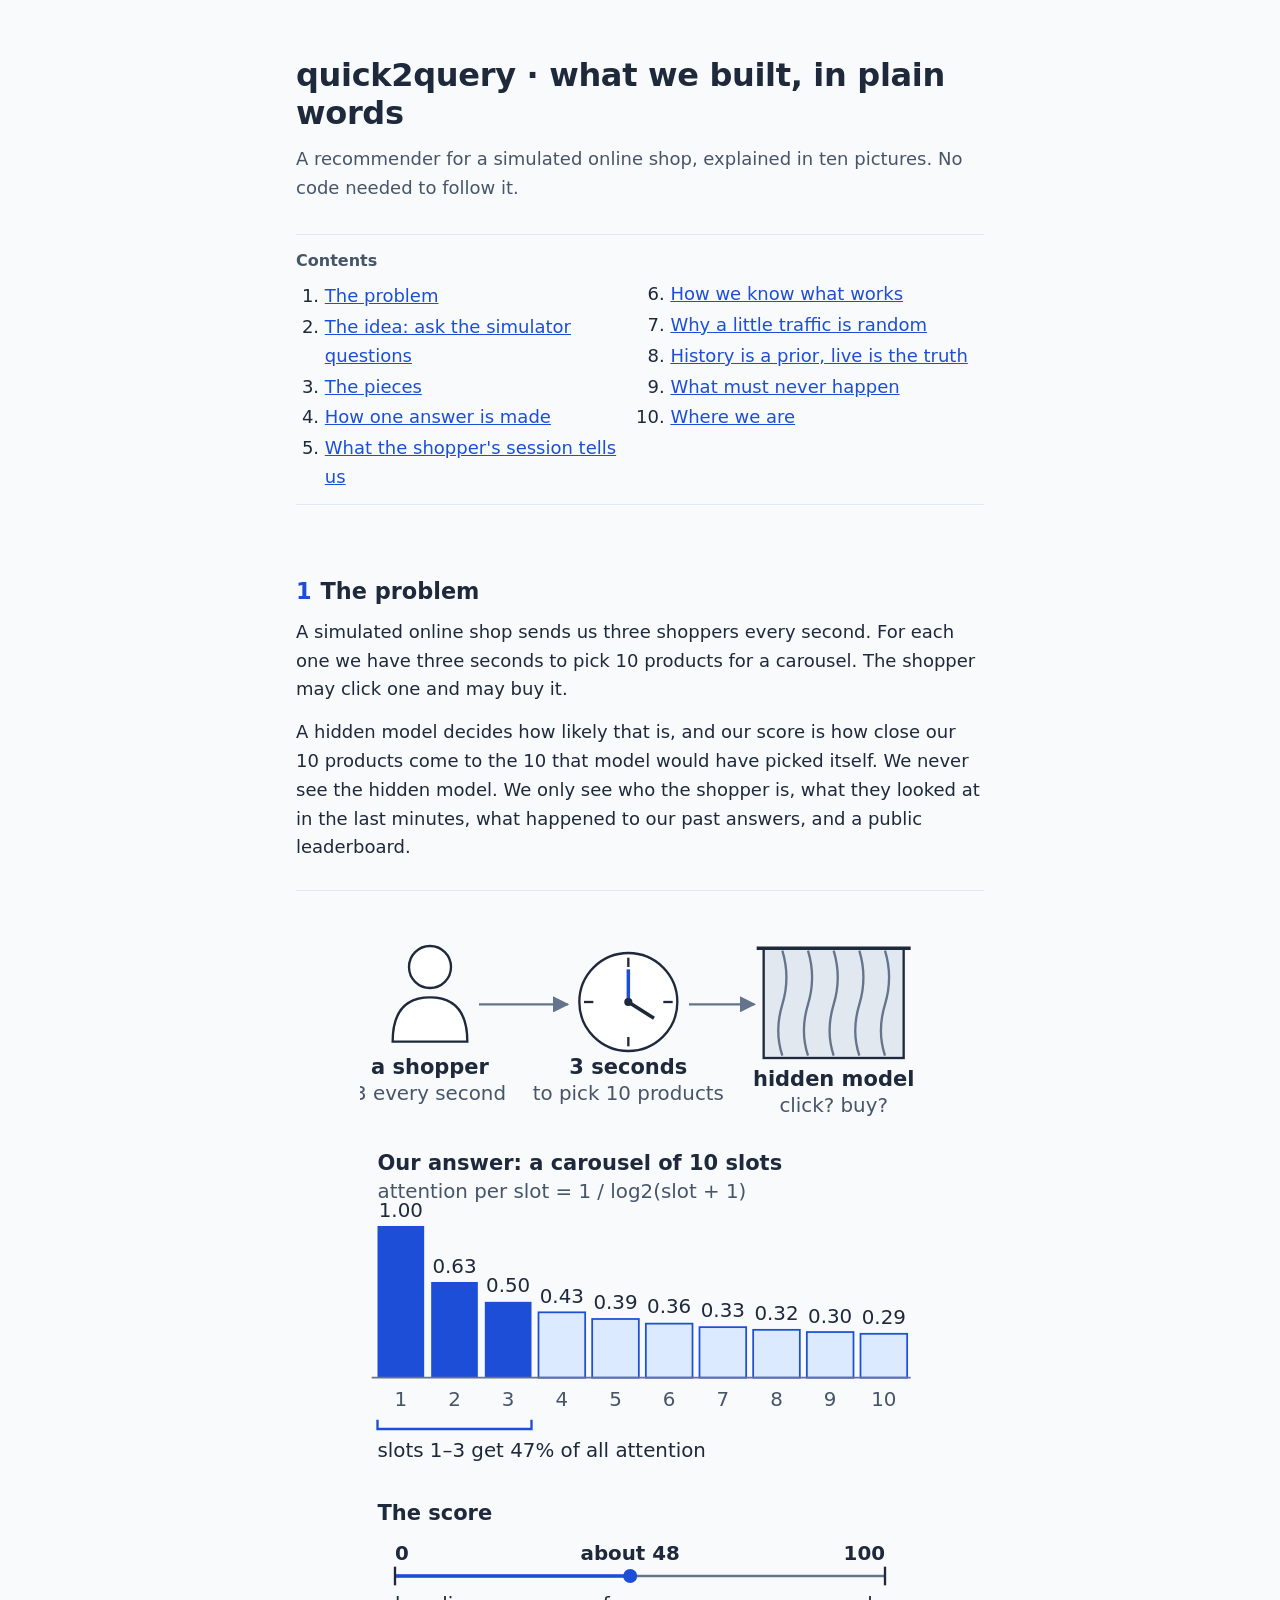
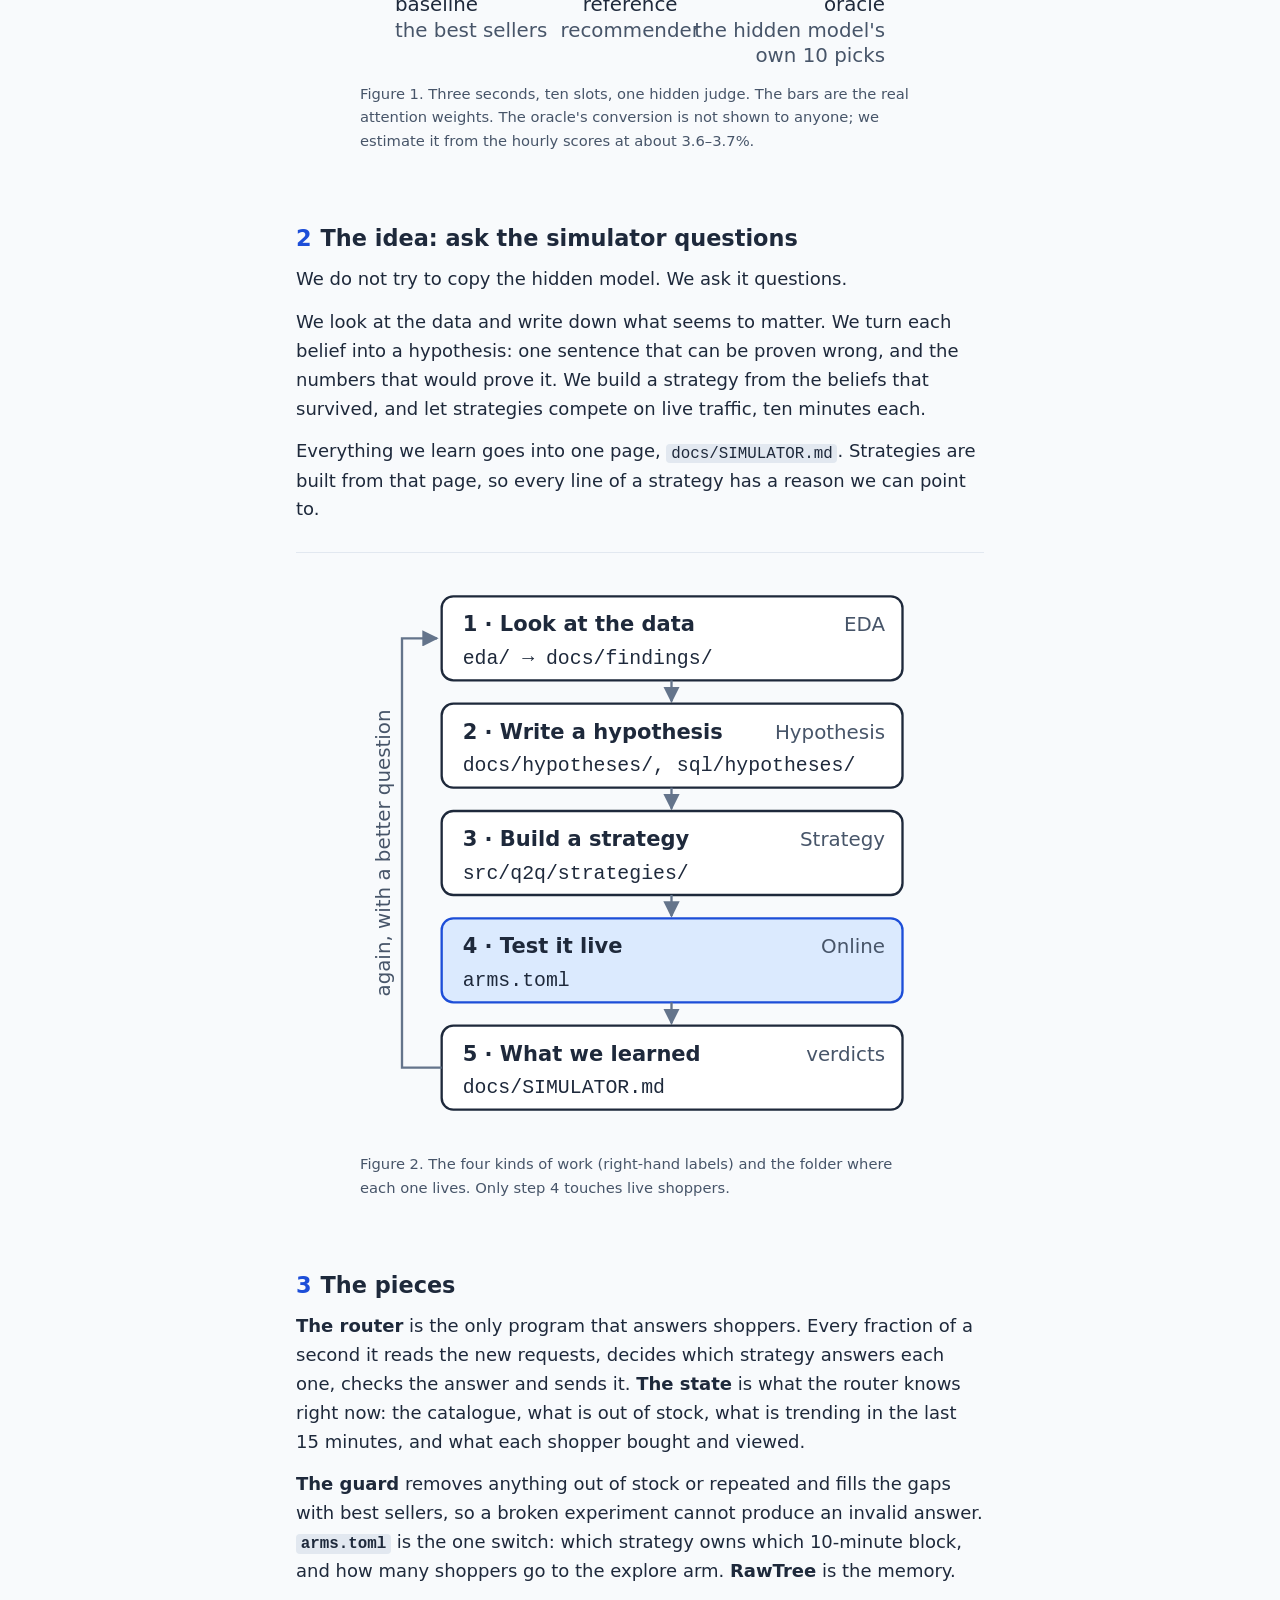
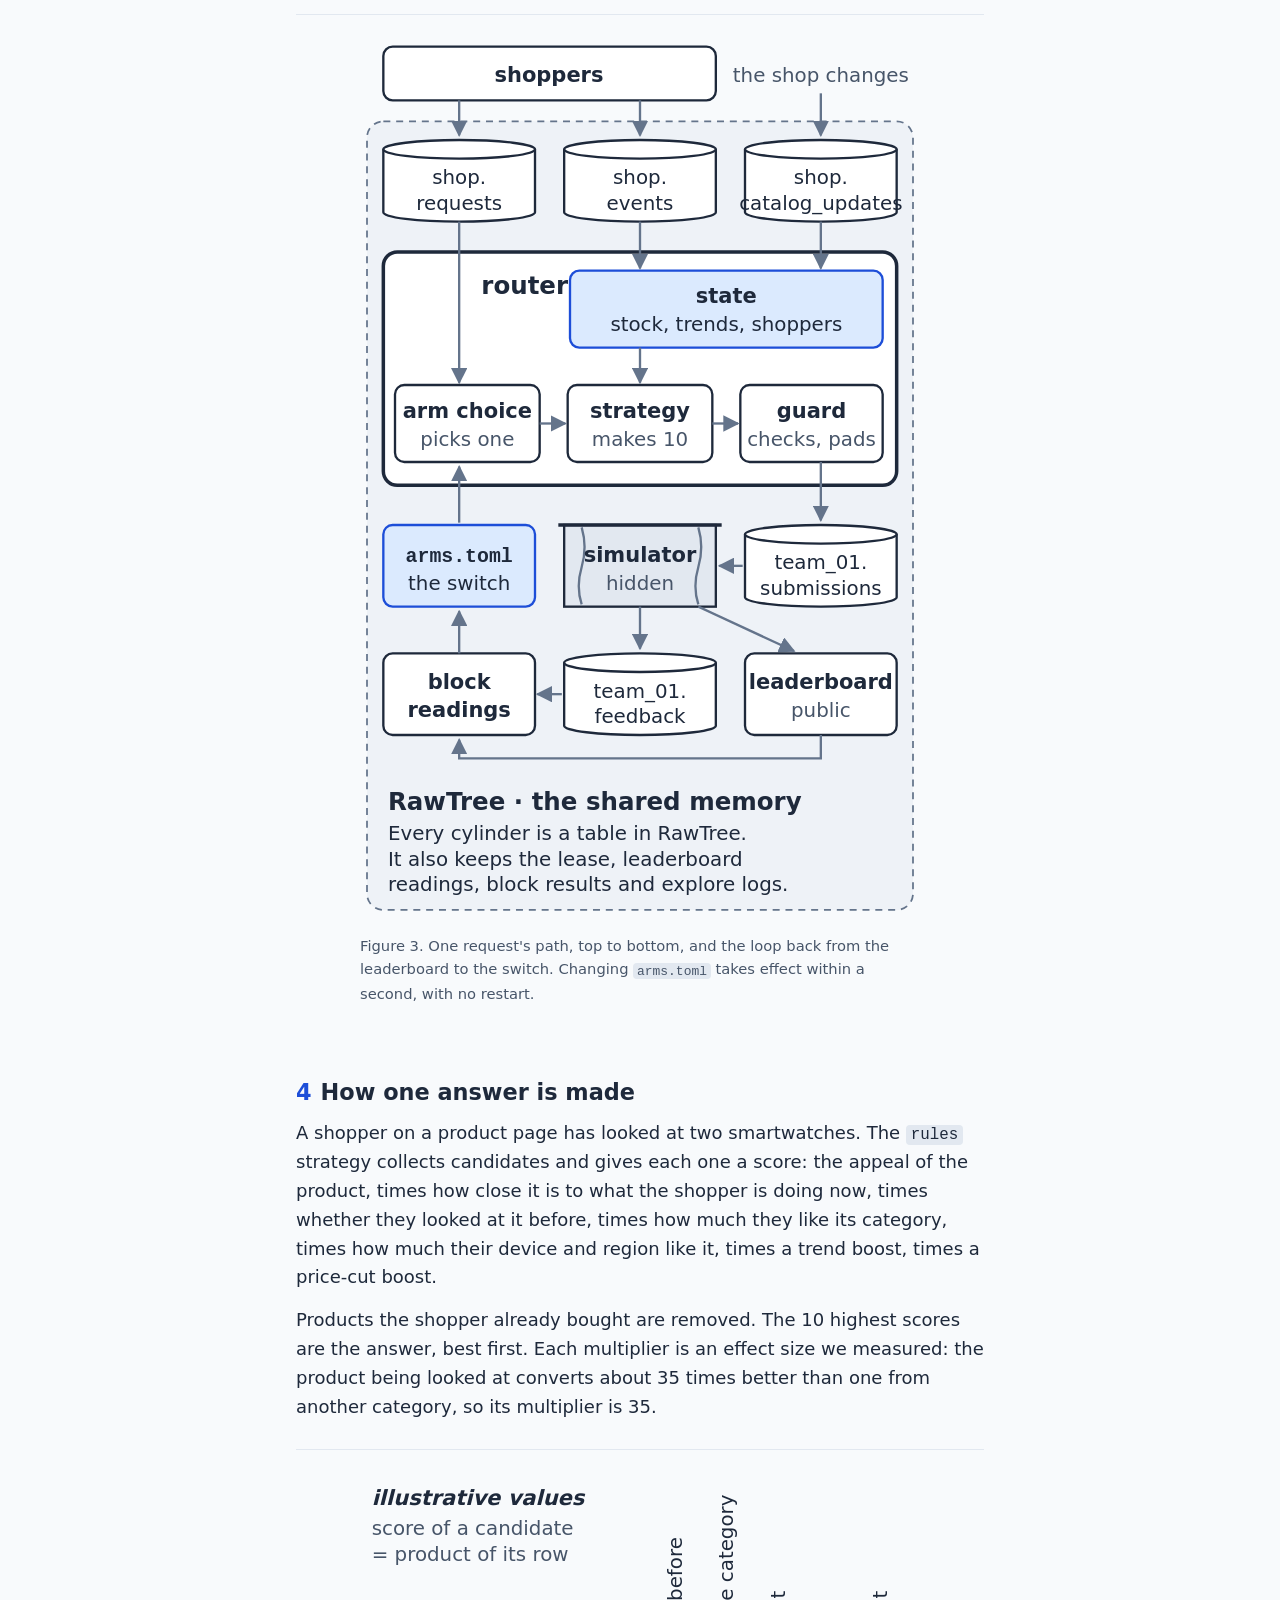
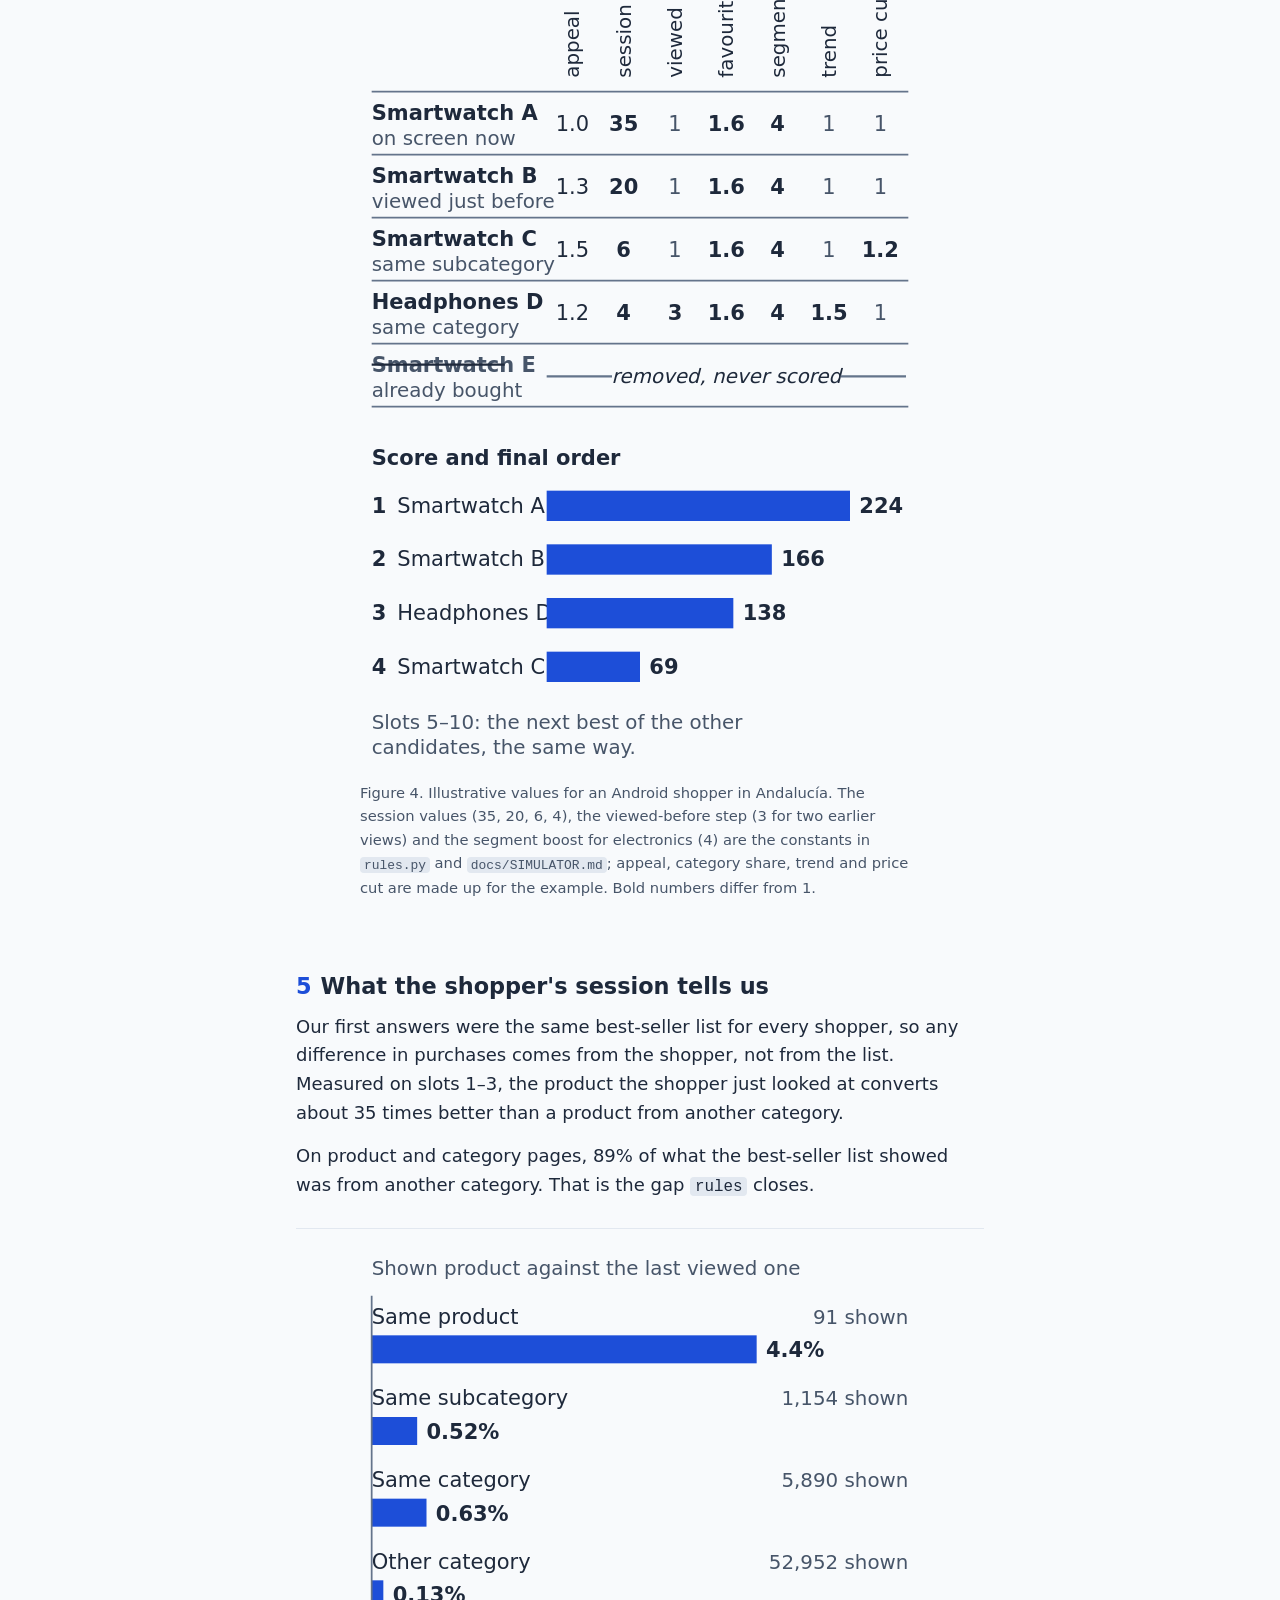
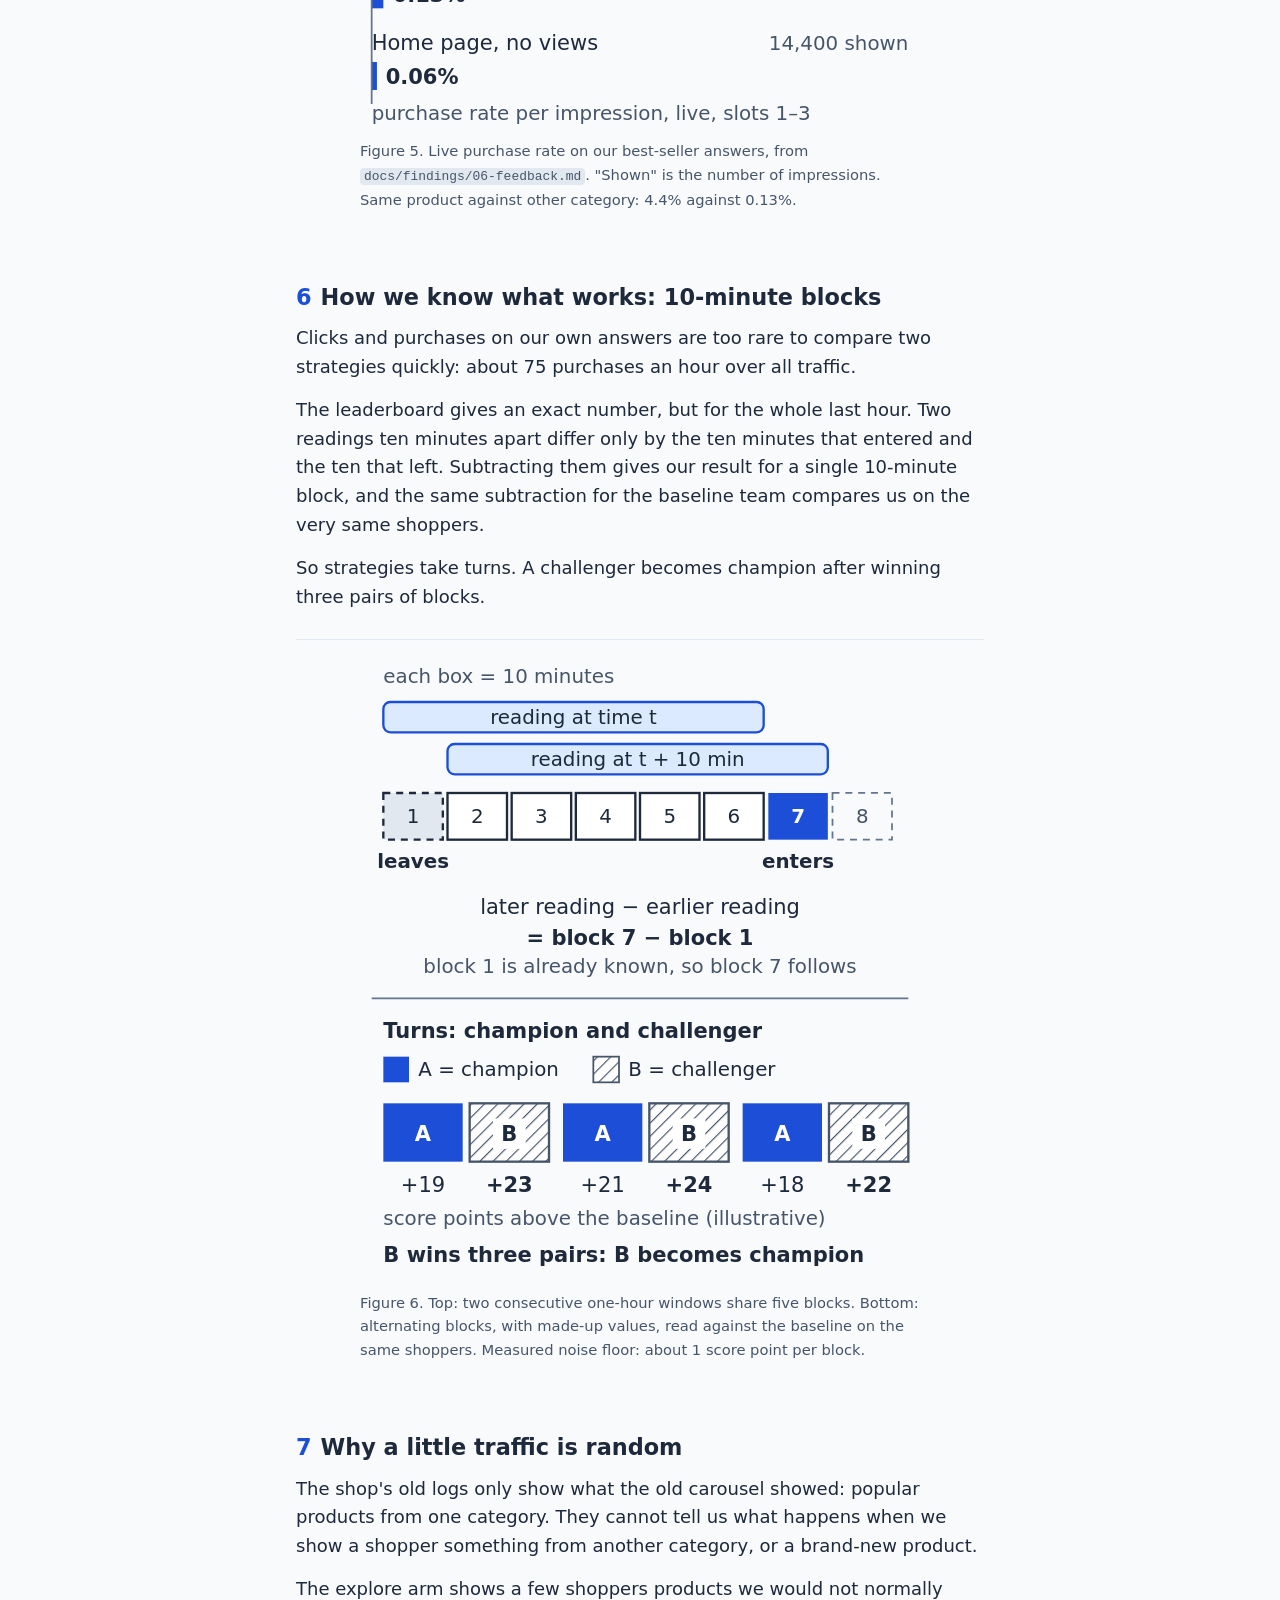
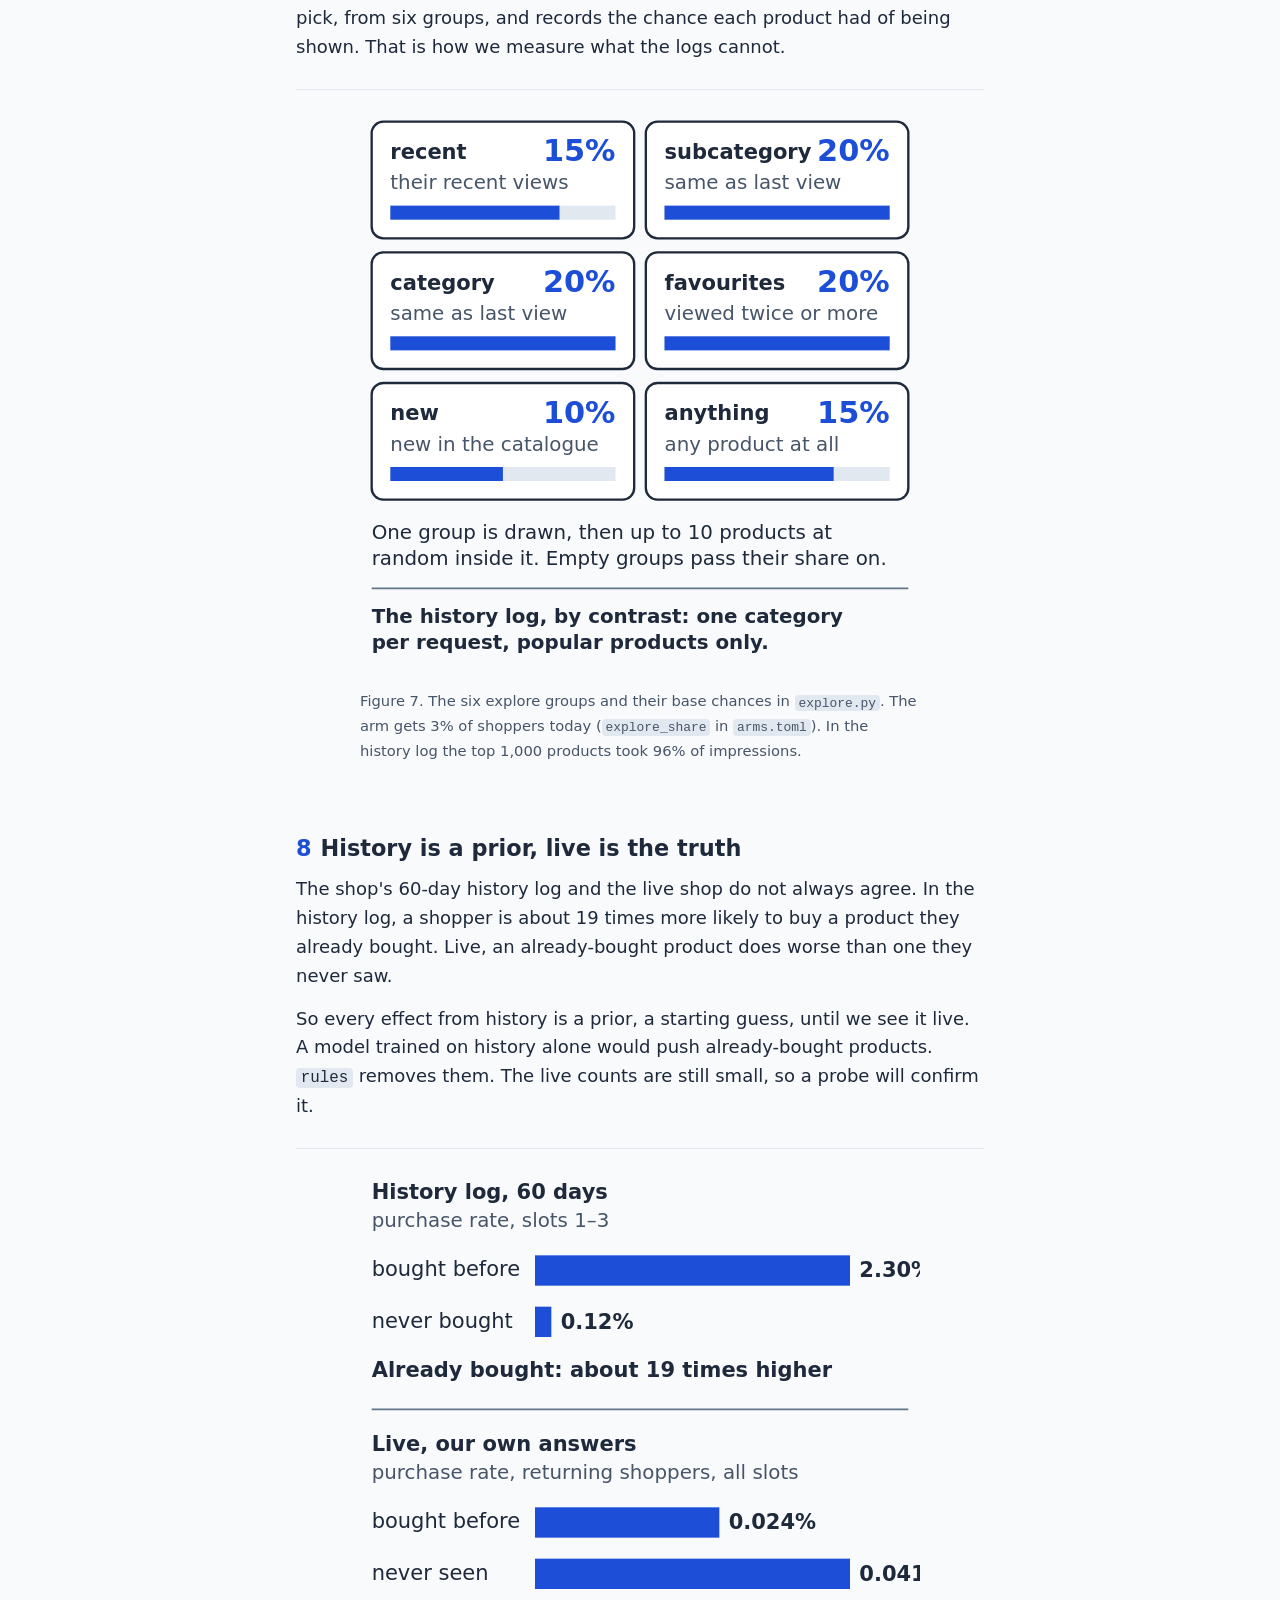
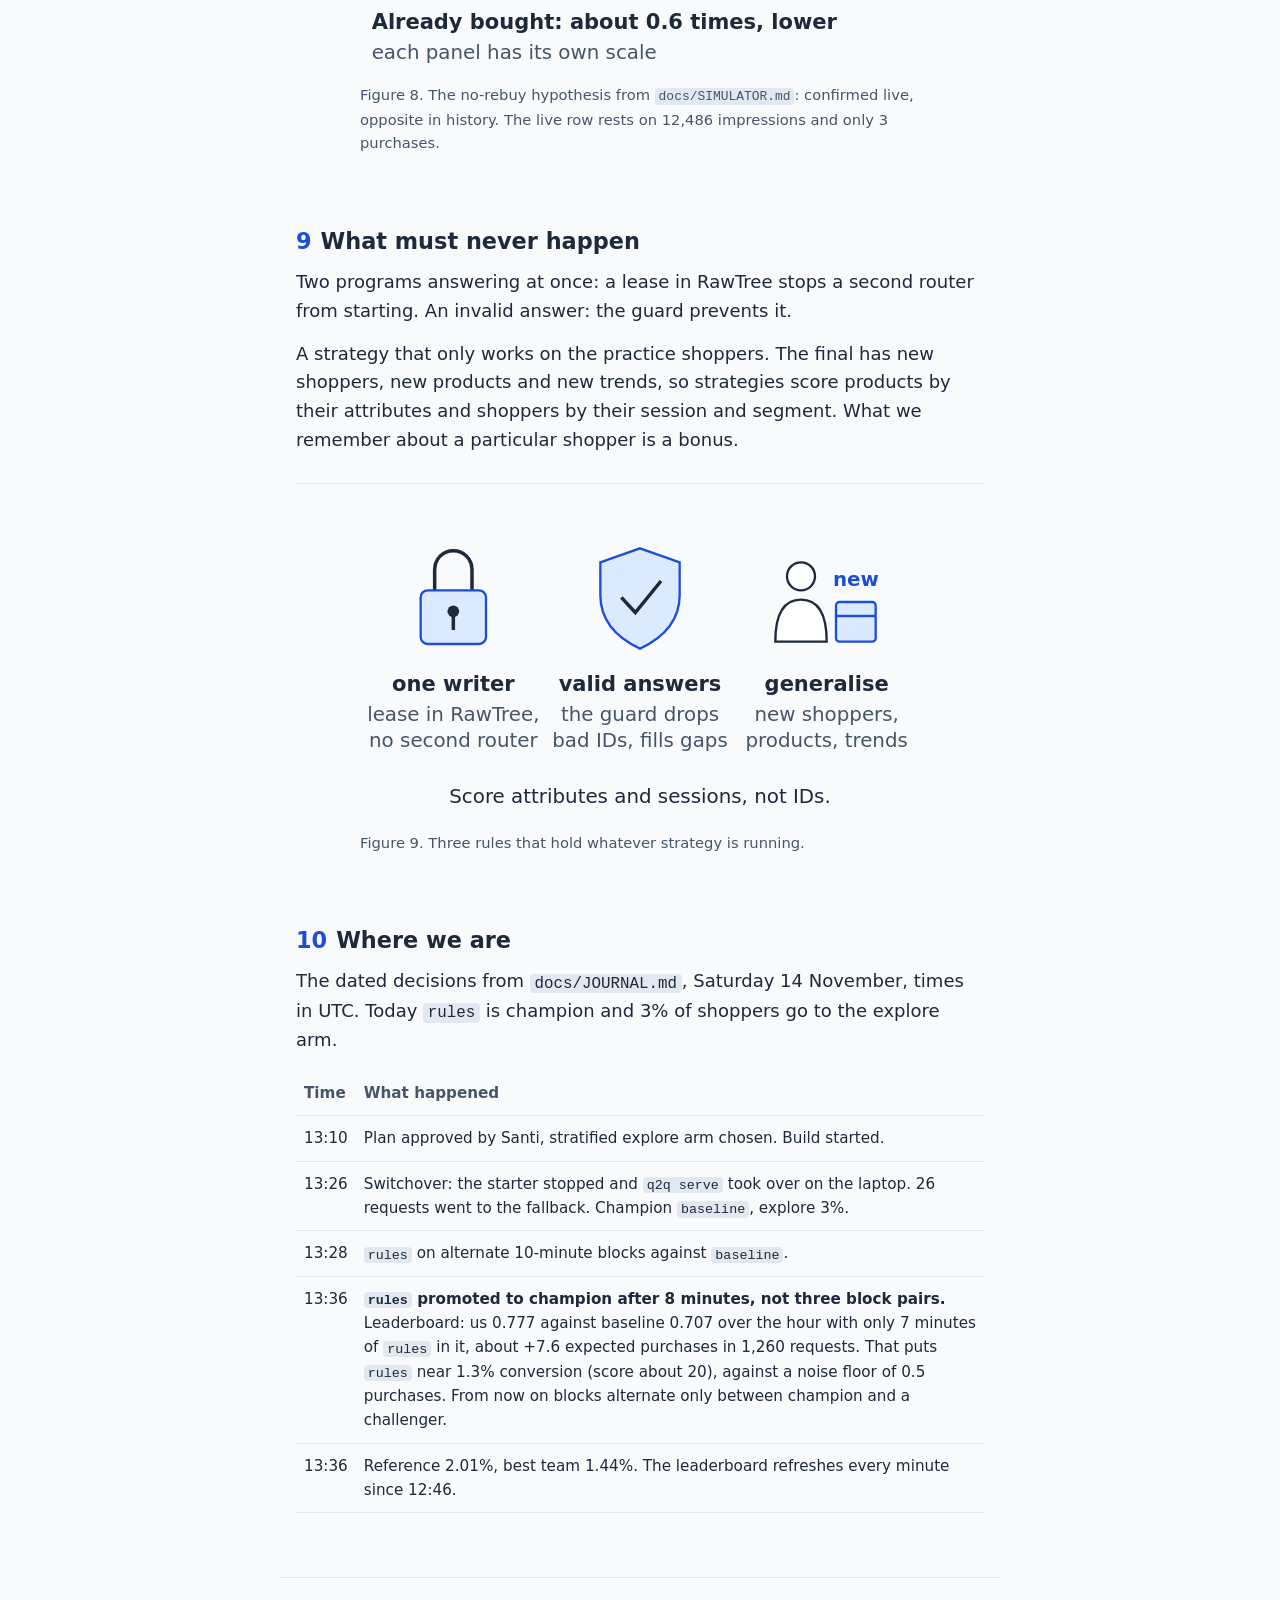
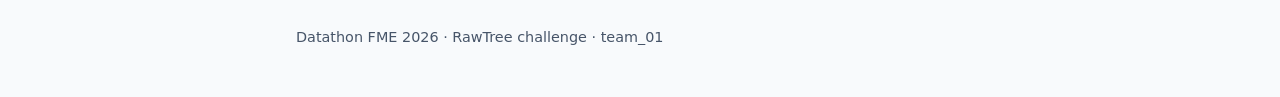
==== docs/explainer.html @ ecd4dd27 "feat: dashboard, explainer, live calibration and rules2 challenger Co-Authored-By: Claude Fable 5.2 " ====
<!doctype html>
<html lang="en">
<head>
<meta charset="utf-8">
<meta name="viewport" content="width=device-width, initial-scale=1">
<title>quick2query · what we built, in plain words</title>
<meta name="description" content="An illustrated explanation of the quick2query recommender built by team_01 for the Datathon FME 2026 RawTree challenge.">
<style>
:root{
  --bg:#F8FAFC; --paper:#FFFFFF; --fg:#1E293B; --muted:#475569; --line:#64748B;
  --soft:#E2E8F0; --tint:#EEF2F7; --accent:#1D4ED8; --accent-soft:#DBEAFE; --on-accent:#FFFFFF;
  color-scheme: light dark;
}
@media (prefers-color-scheme: dark){
  :root:not([data-theme="light"]){
    --bg:#0F172A; --paper:#131E35; --fg:#E2E8F0; --muted:#A3B1C6; --line:#8A9BB4;
    --soft:#26334D; --tint:#17223A; --accent:#7AB0FF; --accent-soft:#1E3A66; --on-accent:#0F172A;
  }
}
:root[data-theme="dark"]{
  --bg:#0F172A; --paper:#131E35; --fg:#E2E8F0; --muted:#A3B1C6; --line:#8A9BB4;
  --soft:#26334D; --tint:#17223A; --accent:#7AB0FF; --accent-soft:#1E3A66; --on-accent:#0F172A;
}
*{box-sizing:border-box}
html{-webkit-text-size-adjust:100%}
body{
  margin:0; background:var(--bg); color:var(--fg);
  font-family:system-ui,-apple-system,"Segoe UI",Roboto,"Helvetica Neue",Arial,sans-serif;
  font-size:18px; line-height:1.6;
}
main,header,footer{max-width:720px; margin:0 auto; padding:0 16px}
header{padding-top:56px}
h1{font-size:2rem; line-height:1.2; margin:0 0 12px; letter-spacing:-0.01em}
.lede{color:var(--muted); margin:0 0 32px}
h2{font-size:1.4rem; line-height:1.3; margin:72px 0 12px}
h2 .n{color:var(--accent); font-variant-numeric:tabular-nums; margin-right:.4em}
p{margin:0 0 14px}
code{font-family:ui-monospace,"Cascadia Mono",Consolas,"Liberation Mono",monospace; font-size:.88em;
  background:var(--soft); padding:.05em .3em; border-radius:4px}
a{color:var(--accent)}
a:focus-visible{outline:3px solid var(--accent); outline-offset:2px; border-radius:2px}
nav.toc{border-top:1px solid var(--soft); border-bottom:1px solid var(--soft); padding:16px 0 12px; margin-bottom:8px}
nav.toc h2{font-size:1rem; margin:0 0 8px; color:var(--muted); font-weight:600}
nav.toc ol{margin:0; padding-left:1.6em; columns:2; column-gap:32px}
nav.toc li{margin:2px 0; break-inside:avoid}
@media (max-width:560px){ nav.toc ol{columns:1} }
figure{margin:28px 0 8px; padding:20px 0 0; border-top:1px solid var(--soft); break-inside:avoid; page-break-inside:avoid}
figure svg{display:block; width:100%; max-width:560px; height:auto; margin:0 auto}
figcaption{color:var(--muted); font-size:.92rem; margin:12px auto 0; max-width:560px}
table{border-collapse:collapse; width:100%; font-size:.95rem; margin:16px 0}
th,td{text-align:left; vertical-align:top; padding:10px 8px; border-bottom:1px solid var(--soft)}
th{color:var(--muted); font-weight:600}
td.t{white-space:nowrap; font-variant-numeric:tabular-nums}
footer{color:var(--muted); font-size:.9rem; padding-top:48px; padding-bottom:48px; margin-top:64px; border-top:1px solid var(--soft)}

/* SVG vocabulary: every colour comes from the variables above */
svg text{fill:var(--fg); font-size:18px}
svg .sm{font-size:17px}
svg .b{font-weight:650}
svg .lg{font-size:21px; font-weight:700}
svg .big{font-size:26px; font-weight:700}
svg .mu{fill:var(--muted)}
svg .ac{fill:var(--accent)}
svg .on{fill:var(--on-accent)}
svg .it{font-style:italic}
svg .mono{font-family:ui-monospace,"Cascadia Mono",Consolas,"Liberation Mono",monospace; font-size:17px}
svg .mid{text-anchor:middle}
svg .end{text-anchor:end}
.f-paper{fill:var(--paper)} .f-soft{fill:var(--soft)} .f-tint{fill:var(--tint)}
.f-ac{fill:var(--accent)} .f-acs{fill:var(--accent-soft)} .f-line{fill:var(--line)} .f-fg{fill:var(--fg)} .f-none{fill:none}
.s-fg{stroke:var(--fg)} .s-line{stroke:var(--line)} .s-ac{stroke:var(--accent)} .s-mu{stroke:var(--muted)}
.w1{stroke-width:1.5} .w2{stroke-width:2} .w3{stroke-width:3}
.dash{stroke-dasharray:6 5}

@media print{
  :root{--bg:#fff; --paper:#fff; --fg:#000; --muted:#333; --line:#555; --soft:#ddd; --tint:#f3f5f8; --accent:#1D4ED8; --accent-soft:#DBEAFE; --on-accent:#fff}
  body{font-size:11.5pt}
  header{padding-top:0}
  h2{margin-top:28px; break-after:avoid}
  a{color:inherit; text-decoration:none}
}
</style>
</head>
<body>

<header>
<h1>quick2query · what we built, in plain words</h1>
<p class="lede">A recommender for a simulated online shop, explained in ten pictures. No code needed to follow it.</p>

<nav class="toc" aria-label="Contents">
<h2>Contents</h2>
<ol>
<li><a href="#problem">The problem</a></li>
<li><a href="#idea">The idea: ask the simulator questions</a></li>
<li><a href="#pieces">The pieces</a></li>
<li><a href="#answer">How one answer is made</a></li>
<li><a href="#session">What the shopper's session tells us</a></li>
<li><a href="#blocks">How we know what works</a></li>
<li><a href="#explore">Why a little traffic is random</a></li>
<li><a href="#prior">History is a prior, live is the truth</a></li>
<li><a href="#never">What must never happen</a></li>
<li><a href="#now">Where we are</a></li>
</ol>
</nav>
</header>

<main>

<!-- 1 -->
<section id="problem">
<h2><span class="n">1</span>The problem</h2>
<p>A simulated online shop sends us three shoppers every second. For each one we have three seconds to pick 10 products for a carousel. The shopper may click one and may buy it.</p>
<p>A hidden model decides how likely that is, and our score is how close our 10 products come to the 10 that model would have picked itself. We never see the hidden model. We only see who the shopper is, what they looked at in the last minutes, what happened to our past answers, and a public leaderboard.</p>
<figure>
<svg viewBox="0 0 480 650" role="img" aria-label="A shopper arrives, we have 3 seconds to answer with 10 products, and a hidden model decides clicks and purchases. Attention falls from 1.00 at slot 1 to 0.29 at slot 10, so slots 1 to 3 get 47 percent of it. The score runs from 0 for best sellers, through about 48 for the reference recommender, to 100 for the hidden model's own picks.">
<defs><marker id="m1" viewBox="0 0 10 10" refX="9" refY="5" markerWidth="7" markerHeight="7" orient="auto-start-reverse"><path d="M0 0L10 5L0 10z" class="f-line"/></marker></defs>
<!-- shopper -->
<circle cx="60" cy="48" r="18" class="f-paper s-fg w2"/>
<path d="M28 112 Q28 74 60 74 Q92 74 92 112 Z" class="f-paper s-fg w2"/>
<text x="60" y="140" class="mid b">a shopper</text>
<text x="60" y="162" class="mid sm mu">3 every second</text>
<line x1="102" y1="80" x2="178" y2="80" class="s-line w2" marker-end="url(#m1)"/>
<!-- clock -->
<circle cx="230" cy="78" r="42" class="f-paper s-fg w2"/>
<line x1="230" y1="40" x2="230" y2="48" class="s-fg w2"/><line x1="268" y1="78" x2="260" y2="78" class="s-fg w2"/>
<line x1="230" y1="116" x2="230" y2="108" class="s-fg w2"/><line x1="192" y1="78" x2="200" y2="78" class="s-fg w2"/>
<line x1="230" y1="78" x2="230" y2="50" class="s-ac w3"/>
<line x1="230" y1="78" x2="252" y2="92" class="s-fg w3"/>
<circle cx="230" cy="78" r="3.5" class="f-fg"/>
<text x="230" y="140" class="mid b">3 seconds</text>
<text x="230" y="162" class="mid sm mu">to pick 10 products</text>
<line x1="282" y1="80" x2="338" y2="80" class="s-line w2" marker-end="url(#m1)"/>
<!-- curtain -->
<rect x="346" y="32" width="120" height="94" class="f-soft s-fg w2"/>
<line x1="340" y1="32" x2="472" y2="32" class="s-fg w3"/>
<path d="M362 34 q7 23 0 46 q-7 23 0 44 M384 34 q7 23 0 46 q-7 23 0 44 M406 34 q7 23 0 46 q-7 23 0 44 M428 34 q7 23 0 46 q-7 23 0 44 M450 34 q7 23 0 46 q-7 23 0 44" class="f-none s-line w2"/>
<text x="406" y="150" class="mid b">hidden model</text>
<text x="406" y="172" class="mid sm mu">click? buy?</text>
<!-- carousel -->
<text x="15" y="222" class="b">Our answer: a carousel of 10 slots</text>
<text x="15" y="246" class="sm mu">attention per slot = 1 / log2(slot + 1)</text>
<g>
<rect x="15" y="270" width="40" height="130" class="f-ac"/>
<rect x="61" y="318" width="40" height="82" class="f-ac"/>
<rect x="107" y="335" width="40" height="65" class="f-ac"/>
<rect x="153" y="344" width="40" height="56" class="f-acs s-ac w1"/>
<rect x="199" y="349.7" width="40" height="50.3" class="f-acs s-ac w1"/>
<rect x="245" y="353.7" width="40" height="46.3" class="f-acs s-ac w1"/>
<rect x="291" y="356.7" width="40" height="43.3" class="f-acs s-ac w1"/>
<rect x="337" y="359" width="40" height="41" class="f-acs s-ac w1"/>
<rect x="383" y="360.9" width="40" height="39.1" class="f-acs s-ac w1"/>
<rect x="429" y="362.4" width="40" height="37.6" class="f-acs s-ac w1"/>
</g>
<g class="sm">
<text x="35" y="262" class="mid sm">1.00</text><text x="81" y="310" class="mid sm">0.63</text>
<text x="127" y="327" class="mid sm">0.50</text><text x="173" y="336" class="mid sm">0.43</text>
<text x="219" y="341" class="mid sm">0.39</text><text x="265" y="345" class="mid sm">0.36</text>
<text x="311" y="348" class="mid sm">0.33</text><text x="357" y="351" class="mid sm">0.32</text>
<text x="403" y="353" class="mid sm">0.30</text><text x="449" y="354" class="mid sm">0.29</text>
</g>
<line x1="10" y1="400" x2="472" y2="400" class="s-line w1"/>
<g class="mu">
<text x="35" y="424" class="mid sm mu">1</text><text x="81" y="424" class="mid sm mu">2</text>
<text x="127" y="424" class="mid sm mu">3</text><text x="173" y="424" class="mid sm mu">4</text>
<text x="219" y="424" class="mid sm mu">5</text><text x="265" y="424" class="mid sm mu">6</text>
<text x="311" y="424" class="mid sm mu">7</text><text x="357" y="424" class="mid sm mu">8</text>
<text x="403" y="424" class="mid sm mu">9</text><text x="449" y="424" class="mid sm mu">10</text>
</g>
<path d="M15 436 V444 H147 V436" class="f-none s-ac w2"/>
<text x="15" y="468" class="sm">slots 1–3 get 47% of all attention</text>
<!-- score -->
<text x="15" y="522" class="b">The score</text>
<text x="30" y="556" class="sm b">0</text>
<text x="231.6" y="556" class="mid sm b">about 48</text>
<text x="450" y="556" class="end sm b">100</text>
<line x1="30" y1="570" x2="450" y2="570" class="s-line w2"/>
<line x1="30" y1="570" x2="231.6" y2="570" class="s-ac w3"/>
<line x1="30" y1="562" x2="30" y2="578" class="s-fg w2"/>
<circle cx="231.6" cy="570" r="6" class="f-ac"/>
<line x1="450" y1="562" x2="450" y2="578" class="s-fg w2"/>
<text x="30" y="600" class="sm">baseline</text>
<text x="30" y="622" class="sm mu">the best sellers</text>
<text x="231.6" y="600" class="mid sm">reference</text>
<text x="231.6" y="622" class="mid sm mu">recommender</text>
<text x="450" y="600" class="end sm">oracle</text>
<text x="450" y="622" class="end sm mu">the hidden model's</text>
<text x="450" y="644" class="end sm mu">own 10 picks</text>
</svg>
<figcaption>Figure 1. Three seconds, ten slots, one hidden judge. The bars are the real attention weights. The oracle's conversion is not shown to anyone; we estimate it from the hourly scores at about 3.6–3.7%.</figcaption>
</figure>
</section>

<!-- 2 -->
<section id="idea">
<h2><span class="n">2</span>The idea: ask the simulator questions</h2>
<p>We do not try to copy the hidden model. We ask it questions.</p>
<p>We look at the data and write down what seems to matter. We turn each belief into a hypothesis: one sentence that can be proven wrong, and the numbers that would prove it. We build a strategy from the beliefs that survived, and let strategies compete on live traffic, ten minutes each.</p>
<p>Everything we learn goes into one page, <code>docs/SIMULATOR.md</code>. Strategies are built from that page, so every line of a strategy has a reason we can point to.</p>
<figure>
<svg viewBox="0 0 480 486" role="img" aria-label="A loop of five steps: look at the data in eda, write a hypothesis in docs/hypotheses and sql/hypotheses, build a strategy in src/q2q/strategies, test it live through arms.toml, and write down what we learned in docs/SIMULATOR.md. Then the loop starts again.">
<defs><marker id="m2" viewBox="0 0 10 10" refX="9" refY="5" markerWidth="7" markerHeight="7" orient="auto-start-reverse"><path d="M0 0L10 5L0 10z" class="f-line"/></marker></defs>
<rect x="70" y="20" width="395" height="72" rx="10" class="f-paper s-fg w2"/>
<text x="88" y="50" class="b">1 · Look at the data</text><text x="450" y="50" class="end sm mu">EDA</text>
<text x="88" y="78" class="mono">eda/ → docs/findings/</text>
<line x1="267" y1="92" x2="267" y2="110" class="s-line w2" marker-end="url(#m2)"/>
<rect x="70" y="112" width="395" height="72" rx="10" class="f-paper s-fg w2"/>
<text x="88" y="142" class="b">2 · Write a hypothesis</text><text x="450" y="142" class="end sm mu">Hypothesis</text>
<text x="88" y="170" class="mono">docs/hypotheses/, sql/hypotheses/</text>
<line x1="267" y1="184" x2="267" y2="202" class="s-line w2" marker-end="url(#m2)"/>
<rect x="70" y="204" width="395" height="72" rx="10" class="f-paper s-fg w2"/>
<text x="88" y="234" class="b">3 · Build a strategy</text><text x="450" y="234" class="end sm mu">Strategy</text>
<text x="88" y="262" class="mono">src/q2q/strategies/</text>
<line x1="267" y1="276" x2="267" y2="294" class="s-line w2" marker-end="url(#m2)"/>
<rect x="70" y="296" width="395" height="72" rx="10" class="f-acs s-ac w2"/>
<text x="88" y="326" class="b">4 · Test it live</text><text x="450" y="326" class="end sm mu">Online</text>
<text x="88" y="354" class="mono">arms.toml</text>
<line x1="267" y1="368" x2="267" y2="386" class="s-line w2" marker-end="url(#m2)"/>
<rect x="70" y="388" width="395" height="72" rx="10" class="f-paper s-fg w2"/>
<text x="88" y="418" class="b">5 · What we learned</text><text x="450" y="418" class="end sm mu">verdicts</text>
<text x="88" y="446" class="mono">docs/SIMULATOR.md</text>
<path d="M70 424 H36 V56 H66" class="f-none s-line w2" marker-end="url(#m2)"/>
<text x="26" y="240" class="mid sm mu" transform="rotate(-90 26 240)">again, with a better question</text>
</svg>
<figcaption>Figure 2. The four kinds of work (right-hand labels) and the folder where each one lives. Only step 4 touches live shoppers.</figcaption>
</figure>
</section>

<!-- 3 -->
<section id="pieces">
<h2><span class="n">3</span>The pieces</h2>
<p><strong>The router</strong> is the only program that answers shoppers. Every fraction of a second it reads the new requests, decides which strategy answers each one, checks the answer and sends it. <strong>The state</strong> is what the router knows right now: the catalogue, what is out of stock, what is trending in the last 15 minutes, and what each shopper bought and viewed.</p>
<p><strong>The guard</strong> removes anything out of stock or repeated and fills the gaps with best sellers, so a broken experiment cannot produce an invalid answer. <strong><code>arms.toml</code></strong> is the one switch: which strategy owns which 10-minute block, and how many shoppers go to the explore arm. <strong>RawTree</strong> is the memory.</p>
<figure>
<svg viewBox="0 0 480 760" role="img" aria-label="Architecture. Shoppers create requests and events; the shop publishes catalogue updates. The router builds its state from events and catalogue updates, chooses an arm for each request, lets the strategy pick 10 products and passes them through the guard. Answers go to team_01.submissions, the simulator scores them into team_01.feedback and the leaderboard, those become block readings, the readings decide arms.toml, and arms.toml steers the router. All tables live in RawTree, the shared memory.">
<defs><marker id="m3" viewBox="0 0 10 10" refX="9" refY="5" markerWidth="7" markerHeight="7" orient="auto-start-reverse"><path d="M0 0L10 5L0 10z" class="f-line"/></marker></defs>
<!-- RawTree underlay -->
<rect x="6" y="74" width="468" height="676" rx="14" class="f-tint s-line w1 dash"/>
<!-- top -->
<rect x="20" y="10" width="285" height="46" rx="8" class="f-paper s-fg w2"/>
<text x="162" y="40" class="mid b">shoppers</text>
<text x="395" y="40" class="mid sm mu">the shop changes</text>
<line x1="85" y1="56" x2="85" y2="86" class="s-line w2" marker-end="url(#m3)"/>
<line x1="240" y1="56" x2="240" y2="86" class="s-line w2" marker-end="url(#m3)"/>
<line x1="395" y1="50" x2="395" y2="86" class="s-line w2" marker-end="url(#m3)"/>
<!-- cylinders row 1 -->
<g class="f-paper s-fg w2">
<path d="M20 98 a65 8 0 0 1 130 0 v54 a65 8 0 0 1 -130 0 Z"/><path d="M20 98 a65 8 0 0 0 130 0" class="f-none"/>
<path d="M175 98 a65 8 0 0 1 130 0 v54 a65 8 0 0 1 -130 0 Z"/><path d="M175 98 a65 8 0 0 0 130 0" class="f-none"/>
<path d="M330 98 a65 8 0 0 1 130 0 v54 a65 8 0 0 1 -130 0 Z"/><path d="M330 98 a65 8 0 0 0 130 0" class="f-none"/>
</g>
<text x="85" y="128" class="mid sm">shop.</text><text x="85" y="150" class="mid sm">requests</text>
<text x="240" y="128" class="mid sm">shop.</text><text x="240" y="150" class="mid sm">events</text>
<text x="395" y="128" class="mid sm">shop.</text><text x="395" y="150" class="mid sm">catalog_updates</text>
<!-- router -->
<rect x="20" y="186" width="440" height="200" rx="12" class="f-paper s-fg w3"/>
<text x="104" y="222" class="lg">router</text>
<rect x="180" y="202" width="268" height="66" rx="8" class="f-acs s-ac w2"/>
<text x="314" y="230" class="mid b">state</text>
<text x="314" y="254" class="mid sm">stock, trends, shoppers</text>
<line x1="240" y1="160" x2="240" y2="200" class="s-line w2" marker-end="url(#m3)"/>
<line x1="395" y1="160" x2="395" y2="200" class="s-line w2" marker-end="url(#m3)"/>
<line x1="85" y1="160" x2="85" y2="298" class="s-line w2" marker-end="url(#m3)"/>
<rect x="30" y="300" width="124" height="66" rx="8" class="f-paper s-fg w2"/>
<text x="92" y="328" class="mid b">arm choice</text><text x="92" y="352" class="mid sm mu">picks one</text>
<rect x="178" y="300" width="124" height="66" rx="8" class="f-paper s-fg w2"/>
<text x="240" y="328" class="mid b">strategy</text><text x="240" y="352" class="mid sm mu">makes 10</text>
<rect x="326" y="300" width="122" height="66" rx="8" class="f-paper s-fg w2"/>
<text x="387" y="328" class="mid b">guard</text><text x="387" y="352" class="mid sm mu">checks, pads</text>
<line x1="154" y1="333" x2="176" y2="333" class="s-line w2" marker-end="url(#m3)"/>
<line x1="302" y1="333" x2="324" y2="333" class="s-line w2" marker-end="url(#m3)"/>
<line x1="240" y1="268" x2="240" y2="298" class="s-line w2" marker-end="url(#m3)"/>
<!-- row 2 -->
<line x1="395" y1="366" x2="395" y2="416" class="s-line w2" marker-end="url(#m3)"/>
<g class="f-paper s-fg w2">
<path d="M330 428 a65 8 0 0 1 130 0 v54 a65 8 0 0 1 -130 0 Z"/><path d="M330 428 a65 8 0 0 0 130 0" class="f-none"/>
</g>
<text x="395" y="458" class="mid sm">team_01.</text><text x="395" y="480" class="mid sm">submissions</text>
<line x1="328" y1="455" x2="308" y2="455" class="s-line w2" marker-end="url(#m3)"/>
<rect x="175" y="420" width="130" height="70" class="f-soft s-fg w2"/>
<line x1="170" y1="420" x2="310" y2="420" class="s-fg w3"/>
<path d="M190 422 q5 17 0 34 q-5 17 0 32 M290 422 q5 17 0 34 q-5 17 0 32" class="f-none s-line w2"/>
<text x="240" y="452" class="mid b">simulator</text><text x="240" y="476" class="mid sm mu">hidden</text>
<rect x="20" y="420" width="130" height="70" rx="8" class="f-acs s-ac w2"/>
<text x="85" y="452" class="mid b mono">arms.toml</text><text x="85" y="476" class="mid sm">the switch</text>
<line x1="85" y1="418" x2="85" y2="370" class="s-line w2" marker-end="url(#m3)"/>
<!-- row 3 -->
<line x1="240" y1="490" x2="240" y2="526" class="s-line w2" marker-end="url(#m3)"/>
<line x1="290" y1="490" x2="372" y2="528" class="s-line w2" marker-end="url(#m3)"/>
<g class="f-paper s-fg w2">
<path d="M175 538 a65 8 0 0 1 130 0 v54 a65 8 0 0 1 -130 0 Z"/><path d="M175 538 a65 8 0 0 0 130 0" class="f-none"/>
</g>
<text x="240" y="568" class="mid sm">team_01.</text><text x="240" y="590" class="mid sm">feedback</text>
<rect x="330" y="530" width="130" height="70" rx="8" class="f-paper s-fg w2"/>
<text x="395" y="561" class="mid b">leaderboard</text><text x="395" y="585" class="mid sm mu">public</text>
<rect x="20" y="530" width="130" height="70" rx="8" class="f-paper s-fg w2"/>
<text x="85" y="561" class="mid b">block</text><text x="85" y="585" class="mid b">readings</text>
<line x1="173" y1="565" x2="152" y2="565" class="s-line w2" marker-end="url(#m3)"/>
<path d="M395 600 V620 H85 V604" class="f-none s-line w2" marker-end="url(#m3)"/>
<line x1="85" y1="530" x2="85" y2="494" class="s-line w2" marker-end="url(#m3)"/>
<!-- RawTree label -->
<text x="24" y="664" class="lg">RawTree · the shared memory</text>
<text x="24" y="690" class="sm">Every cylinder is a table in RawTree.</text>
<text x="24" y="712" class="sm">It also keeps the lease, leaderboard</text>
<text x="24" y="734" class="sm">readings, block results and explore logs.</text>
</svg>
<figcaption>Figure 3. One request's path, top to bottom, and the loop back from the leaderboard to the switch. Changing <code>arms.toml</code> takes effect within a second, with no restart.</figcaption>
</figure>
</section>

<!-- 4 -->
<section id="answer">
<h2><span class="n">4</span>How one answer is made</h2>
<p>A shopper on a product page has looked at two smartwatches. The <code>rules</code> strategy collects candidates and gives each one a score: the appeal of the product, times how close it is to what the shopper is doing now, times whether they looked at it before, times how much they like its category, times how much their device and region like it, times a trend boost, times a price-cut boost.</p>
<p>Products the shopper already bought are removed. The 10 highest scores are the answer, best first. Each multiplier is an effect size we measured: the product being looked at converts about 35 times better than one from another category, so its multiplier is 35.</p>
<figure>
<svg viewBox="0 0 480 770" role="img" aria-label="Worked example with illustrative values for an Android shopper in Andalucía viewing Smartwatch A after Smartwatch B. Each candidate's score is the product of seven multipliers. Smartwatch A scores 224, Smartwatch B 166, Headphones D 138 and Smartwatch C 69, so that is the order. Smartwatch E was already bought and is removed.">
<text x="10" y="30" class="b it">illustrative values</text>
<text x="10" y="56" class="sm mu">score of a candidate</text>
<text x="10" y="78" class="sm mu">= product of its row</text>
<g class="sm">
<text transform="translate(188 178) rotate(-90)" class="sm">appeal</text>
<text transform="translate(232 178) rotate(-90)" class="sm">session</text>
<text transform="translate(276 178) rotate(-90)" class="sm">viewed before</text>
<text transform="translate(320 178) rotate(-90)" class="sm">favourite category</text>
<text transform="translate(364 178) rotate(-90)" class="sm">segment</text>
<text transform="translate(408 178) rotate(-90)" class="sm">trend</text>
<text transform="translate(452 178) rotate(-90)" class="sm">price cut</text>
</g>
<g class="s-line w1">
<line x1="10" y1="190" x2="470" y2="190"/><line x1="10" y1="244" x2="470" y2="244"/>
<line x1="10" y1="298" x2="470" y2="298"/><line x1="10" y1="352" x2="470" y2="352"/>
<line x1="10" y1="406" x2="470" y2="406"/><line x1="10" y1="460" x2="470" y2="460"/>
</g>
<!-- row A -->
<text x="10" y="214" class="b">Smartwatch A</text><text x="10" y="236" class="sm mu">on screen now</text>
<text x="182" y="224" class="mid">1.0</text><text x="226" y="224" class="mid b">35</text><text x="270" y="224" class="mid mu">1</text>
<text x="314" y="224" class="mid b">1.6</text><text x="358" y="224" class="mid b">4</text><text x="402" y="224" class="mid mu">1</text><text x="446" y="224" class="mid mu">1</text>
<!-- row B -->
<text x="10" y="268" class="b">Smartwatch B</text><text x="10" y="290" class="sm mu">viewed just before</text>
<text x="182" y="278" class="mid">1.3</text><text x="226" y="278" class="mid b">20</text><text x="270" y="278" class="mid mu">1</text>
<text x="314" y="278" class="mid b">1.6</text><text x="358" y="278" class="mid b">4</text><text x="402" y="278" class="mid mu">1</text><text x="446" y="278" class="mid mu">1</text>
<!-- row C -->
<text x="10" y="322" class="b">Smartwatch C</text><text x="10" y="344" class="sm mu">same subcategory</text>
<text x="182" y="332" class="mid">1.5</text><text x="226" y="332" class="mid b">6</text><text x="270" y="332" class="mid mu">1</text>
<text x="314" y="332" class="mid b">1.6</text><text x="358" y="332" class="mid b">4</text><text x="402" y="332" class="mid mu">1</text><text x="446" y="332" class="mid b">1.2</text>
<!-- row D -->
<text x="10" y="376" class="b">Headphones D</text><text x="10" y="398" class="sm mu">same category</text>
<text x="182" y="386" class="mid">1.2</text><text x="226" y="386" class="mid b">4</text><text x="270" y="386" class="mid b">3</text>
<text x="314" y="386" class="mid b">1.6</text><text x="358" y="386" class="mid b">4</text><text x="402" y="386" class="mid b">1.5</text><text x="446" y="386" class="mid mu">1</text>
<!-- row E: removed -->
<text x="10" y="430" class="b mu">Smartwatch E</text><text x="10" y="452" class="sm mu">already bought</text>
<text x="314" y="440" class="mid sm it">removed, never scored</text>
<line x1="10" y1="424" x2="124" y2="424" class="s-fg w2"/>
<line x1="160" y1="434" x2="216" y2="434" class="s-line w2"/><line x1="412" y1="434" x2="468" y2="434" class="s-line w2"/>
<!-- part B -->
<text x="10" y="510" class="b">Score and final order</text>
<text x="10" y="551" class="b">1</text><text x="32" y="551">Smartwatch A</text>
<rect x="160" y="532" width="260" height="26" class="f-ac"/><text x="428" y="551" class="b">224</text>
<text x="10" y="597" class="b">2</text><text x="32" y="597">Smartwatch B</text>
<rect x="160" y="578" width="193" height="26" class="f-ac"/><text x="361" y="597" class="b">166</text>
<text x="10" y="643" class="b">3</text><text x="32" y="643">Headphones D</text>
<rect x="160" y="624" width="160" height="26" class="f-ac"/><text x="328" y="643" class="b">138</text>
<text x="10" y="689" class="b">4</text><text x="32" y="689">Smartwatch C</text>
<rect x="160" y="670" width="80" height="26" class="f-ac"/><text x="248" y="689" class="b">69</text>
<text x="10" y="736" class="sm mu">Slots 5–10: the next best of the other</text>
<text x="10" y="758" class="sm mu">candidates, the same way.</text>
</svg>
<figcaption>Figure 4. Illustrative values for an Android shopper in Andalucía. The session values (35, 20, 6, 4), the viewed-before step (3 for two earlier views) and the segment boost for electronics (4) are the constants in <code>rules.py</code> and <code>docs/SIMULATOR.md</code>; appeal, category share, trend and price cut are made up for the example. Bold numbers differ from 1.</figcaption>
</figure>
</section>

<!-- 5 -->
<section id="session">
<h2><span class="n">5</span>What the shopper's session tells us</h2>
<p>Our first answers were the same best-seller list for every shopper, so any difference in purchases comes from the shopper, not from the list. Measured on slots 1–3, the product the shopper just looked at converts about 35 times better than a product from another category.</p>
<p>On product and category pages, 89% of what the best-seller list showed was from another category. That is the gap <code>rules</code> closes.</p>
<figure>
<svg viewBox="0 0 480 410" role="img" aria-label="Live purchase rate at slots 1 to 3 by how the shown product relates to the last viewed product: same product 4.4 percent, same subcategory 0.52 percent, same category 0.63 percent, other category 0.13 percent, home page with no views 0.06 percent.">
<text x="10" y="22" class="sm mu">Shown product against the last viewed one</text>
<text x="10" y="64">Same product</text><text x="470" y="64" class="end sm mu">91 shown</text>
<rect x="10" y="74" width="330" height="24" class="f-ac"/><text x="348" y="93" class="b">4.4%</text>
<text x="10" y="134">Same subcategory</text><text x="470" y="134" class="end sm mu">1,154 shown</text>
<rect x="10" y="144" width="39" height="24" class="f-ac"/><text x="57" y="163" class="b">0.52%</text>
<text x="10" y="204">Same category</text><text x="470" y="204" class="end sm mu">5,890 shown</text>
<rect x="10" y="214" width="47" height="24" class="f-ac"/><text x="65" y="233" class="b">0.63%</text>
<text x="10" y="274">Other category</text><text x="470" y="274" class="end sm mu">52,952 shown</text>
<rect x="10" y="284" width="10" height="24" class="f-ac"/><text x="28" y="303" class="b">0.13%</text>
<text x="10" y="344">Home page, no views</text><text x="470" y="344" class="end sm mu">14,400 shown</text>
<rect x="10" y="354" width="4.5" height="24" class="f-ac"/><text x="22" y="373" class="b">0.06%</text>
<line x1="10" y1="40" x2="10" y2="390" class="s-line w1"/>
<text x="10" y="404" class="sm mu">purchase rate per impression, live, slots 1–3</text>
</svg>
<figcaption>Figure 5. Live purchase rate on our best-seller answers, from <code>docs/findings/06-feedback.md</code>. "Shown" is the number of impressions. Same product against other category: 4.4% against 0.13%.</figcaption>
</figure>
</section>

<!-- 6 -->
<section id="blocks">
<h2><span class="n">6</span>How we know what works: 10-minute blocks</h2>
<p>Clicks and purchases on our own answers are too rare to compare two strategies quickly: about 75 purchases an hour over all traffic.</p>
<p>The leaderboard gives an exact number, but for the whole last hour. Two readings ten minutes apart differ only by the ten minutes that entered and the ten that left. Subtracting them gives our result for a single 10-minute block, and the same subtraction for the baseline team compares us on the very same shoppers.</p>
<p>So strategies take turns. A challenger becomes champion after winning three pairs of blocks.</p>
<figure>
<svg viewBox="0 0 480 530" role="img" aria-label="Two leaderboard readings ten minutes apart cover the same hour except one block that left and one block that entered, so their difference is the result of one 10-minute block. Below, blocks alternate between champion A and challenger B; in the illustrative values B beats A in three pairs in a row and becomes champion.">
<defs><pattern id="hatch6" width="8" height="8" patternUnits="userSpaceOnUse" patternTransform="rotate(45)"><rect width="8" height="8" class="f-paper"/><line x1="0" y1="0" x2="0" y2="8" class="s-mu w2"/></pattern></defs>
<text x="20" y="20" class="sm mu">each box = 10 minutes</text>
<rect x="20" y="36" width="326" height="26" rx="6" class="f-acs s-ac w2"/>
<text x="183" y="55" class="mid sm">reading at time t</text>
<rect x="75" y="72" width="326" height="26" rx="6" class="f-acs s-ac w2"/>
<text x="238" y="91" class="mid sm">reading at t + 10 min</text>
<rect x="20" y="114" width="51" height="40" class="f-soft s-fg w2 dash"/>
<rect x="75" y="114" width="51" height="40" class="f-paper s-fg w2"/>
<rect x="130" y="114" width="51" height="40" class="f-paper s-fg w2"/>
<rect x="185" y="114" width="51" height="40" class="f-paper s-fg w2"/>
<rect x="240" y="114" width="51" height="40" class="f-paper s-fg w2"/>
<rect x="295" y="114" width="51" height="40" class="f-paper s-fg w2"/>
<rect x="350" y="114" width="51" height="40" class="f-ac"/>
<rect x="405" y="114" width="51" height="40" class="f-none s-line w1 dash"/>
<text x="45.5" y="140" class="mid sm">1</text><text x="100.5" y="140" class="mid sm">2</text><text x="155.5" y="140" class="mid sm">3</text>
<text x="210.5" y="140" class="mid sm">4</text><text x="265.5" y="140" class="mid sm">5</text><text x="320.5" y="140" class="mid sm">6</text>
<text x="375.5" y="140" class="mid sm b on">7</text><text x="430.5" y="140" class="mid sm mu">8</text>
<text x="45.5" y="178" class="mid sm b">leaves</text>
<text x="375.5" y="178" class="mid sm b">enters</text>
<text x="240" y="218" class="mid">later reading − earlier reading</text>
<text x="240" y="244" class="mid b">= block 7 − block 1</text>
<text x="240" y="268" class="mid sm mu">block 1 is already known, so block 7 follows</text>
<line x1="10" y1="290" x2="470" y2="290" class="s-line w1"/>
<text x="20" y="324" class="b">Turns: champion and challenger</text>
<rect x="20" y="340" width="22" height="22" class="f-ac"/><text x="50" y="357" class="sm">A = champion</text>
<rect x="200" y="340" width="22" height="22" fill="url(#hatch6)" class="s-mu w1"/><text x="230" y="357" class="sm">B = challenger</text>
<rect x="20" y="380" width="68" height="50" class="f-ac"/><text x="54" y="412" class="mid b on">A</text>
<rect x="94" y="380" width="68" height="50" fill="url(#hatch6)" class="s-mu w2"/><rect x="114" y="393" width="28" height="26" class="f-paper"/><text x="128" y="412" class="mid b">B</text>
<rect x="174" y="380" width="68" height="50" class="f-ac"/><text x="208" y="412" class="mid b on">A</text>
<rect x="248" y="380" width="68" height="50" fill="url(#hatch6)" class="s-mu w2"/><rect x="268" y="393" width="28" height="26" class="f-paper"/><text x="282" y="412" class="mid b">B</text>
<rect x="328" y="380" width="68" height="50" class="f-ac"/><text x="362" y="412" class="mid b on">A</text>
<rect x="402" y="380" width="68" height="50" fill="url(#hatch6)" class="s-mu w2"/><rect x="422" y="393" width="28" height="26" class="f-paper"/><text x="436" y="412" class="mid b">B</text>
<text x="54" y="456" class="mid">+19</text><text x="128" y="456" class="mid b">+23</text>
<text x="208" y="456" class="mid">+21</text><text x="282" y="456" class="mid b">+24</text>
<text x="362" y="456" class="mid">+18</text><text x="436" y="456" class="mid b">+22</text>
<text x="20" y="484" class="sm mu">score points above the baseline (illustrative)</text>
<text x="20" y="516" class="b">B wins three pairs: B becomes champion</text>
</svg>
<figcaption>Figure 6. Top: two consecutive one-hour windows share five blocks. Bottom: alternating blocks, with made-up values, read against the baseline on the same shoppers. Measured noise floor: about 1 score point per block.</figcaption>
</figure>
</section>

<!-- 7 -->
<section id="explore">
<h2><span class="n">7</span>Why a little traffic is random</h2>
<p>The shop's old logs only show what the old carousel showed: popular products from one category. They cannot tell us what happens when we show a shopper something from another category, or a brand-new product.</p>
<p>The explore arm shows a few shoppers products we would not normally pick, from six groups, and records the chance each product had of being shown. That is how we measure what the logs cannot.</p>
<figure>
<svg viewBox="0 0 480 486" role="img" aria-label="Six explore groups and their base chances: recent views 15 percent, same subcategory 20 percent, same category 20 percent, favourites 20 percent, new products 10 percent, anything 15 percent. The history log only showed popular products of one category.">
<g>
<rect x="10" y="10" width="225" height="100" rx="10" class="f-paper s-fg w2"/>
<text x="26" y="42" class="b">recent</text><text x="219" y="44" class="end big ac">15%</text>
<text x="26" y="68" class="sm mu">their recent views</text>
<rect x="26" y="82" width="193" height="12" class="f-soft"/><rect x="26" y="82" width="145" height="12" class="f-ac"/>
<rect x="245" y="10" width="225" height="100" rx="10" class="f-paper s-fg w2"/>
<text x="261" y="42" class="b">subcategory</text><text x="454" y="44" class="end big ac">20%</text>
<text x="261" y="68" class="sm mu">same as last view</text>
<rect x="261" y="82" width="193" height="12" class="f-soft"/><rect x="261" y="82" width="193" height="12" class="f-ac"/>
<rect x="10" y="122" width="225" height="100" rx="10" class="f-paper s-fg w2"/>
<text x="26" y="154" class="b">category</text><text x="219" y="156" class="end big ac">20%</text>
<text x="26" y="180" class="sm mu">same as last view</text>
<rect x="26" y="194" width="193" height="12" class="f-soft"/><rect x="26" y="194" width="193" height="12" class="f-ac"/>
<rect x="245" y="122" width="225" height="100" rx="10" class="f-paper s-fg w2"/>
<text x="261" y="154" class="b">favourites</text><text x="454" y="156" class="end big ac">20%</text>
<text x="261" y="180" class="sm mu">viewed twice or more</text>
<rect x="261" y="194" width="193" height="12" class="f-soft"/><rect x="261" y="194" width="193" height="12" class="f-ac"/>
<rect x="10" y="234" width="225" height="100" rx="10" class="f-paper s-fg w2"/>
<text x="26" y="266" class="b">new</text><text x="219" y="268" class="end big ac">10%</text>
<text x="26" y="292" class="sm mu">new in the catalogue</text>
<rect x="26" y="306" width="193" height="12" class="f-soft"/><rect x="26" y="306" width="96.5" height="12" class="f-ac"/>
<rect x="245" y="234" width="225" height="100" rx="10" class="f-paper s-fg w2"/>
<text x="261" y="266" class="b">anything</text><text x="454" y="268" class="end big ac">15%</text>
<text x="261" y="292" class="sm mu">any product at all</text>
<rect x="261" y="306" width="193" height="12" class="f-soft"/><rect x="261" y="306" width="145" height="12" class="f-ac"/>
</g>
<text x="10" y="368" class="sm">One group is drawn, then up to 10 products at</text>
<text x="10" y="390" class="sm">random inside it. Empty groups pass their share on.</text>
<line x1="10" y1="410" x2="470" y2="410" class="s-line w1"/>
<text x="10" y="440" class="sm b">The history log, by contrast: one category</text>
<text x="10" y="462" class="sm b">per request, popular products only.</text>
</svg>
<figcaption>Figure 7. The six explore groups and their base chances in <code>explore.py</code>. The arm gets 3% of shoppers today (<code>explore_share</code> in <code>arms.toml</code>). In the history log the top 1,000 products took 96% of impressions.</figcaption>
</figure>
</section>

<!-- 8 -->
<section id="prior">
<h2><span class="n">8</span>History is a prior, live is the truth</h2>
<p>The shop's 60-day history log and the live shop do not always agree. In the history log, a shopper is about 19 times more likely to buy a product they already bought. Live, an already-bought product does worse than one they never saw.</p>
<p>So every effect from history is a prior, a starting guess, until we see it live. A model trained on history alone would push already-bought products. <code>rules</code> removes them. The live counts are still small, so a probe will confirm it.</p>
<figure>
<svg viewBox="0 0 480 430" role="img" aria-label="The same effect with opposite signs. History log: bought before 2.30 percent against never bought 0.12 percent. Live: bought before 0.024 percent against never seen 0.041 percent.">
<text x="10" y="26" class="b">History log, 60 days</text>
<text x="10" y="50" class="sm mu">purchase rate, slots 1–3</text>
<text x="10" y="92">bought before</text>
<rect x="150" y="74" width="270" height="26" class="f-ac"/><text x="428" y="93" class="b">2.30%</text>
<text x="10" y="136">never bought</text>
<rect x="150" y="118" width="14" height="26" class="f-ac"/><text x="172" y="137" class="b">0.12%</text>
<text x="10" y="178" class="b">Already bought: about 19 times higher</text>
<line x1="10" y1="206" x2="470" y2="206" class="s-line w1"/>
<text x="10" y="242" class="b">Live, our own answers</text>
<text x="10" y="266" class="sm mu">purchase rate, returning shoppers, all slots</text>
<text x="10" y="308">bought before</text>
<rect x="150" y="290" width="158" height="26" class="f-ac"/><text x="316" y="309" class="b">0.024%</text>
<text x="10" y="352">never seen</text>
<rect x="150" y="334" width="270" height="26" class="f-ac"/><text x="428" y="353" class="b">0.041%</text>
<text x="10" y="394" class="b">Already bought: about 0.6 times, lower</text>
<text x="10" y="420" class="sm mu">each panel has its own scale</text>
</svg>
<figcaption>Figure 8. The no-rebuy hypothesis from <code>docs/SIMULATOR.md</code>: confirmed live, opposite in history. The live row rests on 12,486 impressions and only 3 purchases.</figcaption>
</figure>
</section>

<!-- 9 -->
<section id="never">
<h2><span class="n">9</span>What must never happen</h2>
<p>Two programs answering at once: a lease in RawTree stops a second router from starting. An invalid answer: the guard prevents it.</p>
<p>A strategy that only works on the practice shoppers. The final has new shoppers, new products and new trends, so strategies score products by their attributes and shoppers by their session and segment. What we remember about a particular shopper is a bonus.</p>
<figure>
<svg viewBox="0 0 480 270" role="img" aria-label="Three guarantees: one writer, enforced by a lease in RawTree; valid answers, enforced by the guard; and strategies that generalise to new shoppers, products and trends.">
<!-- lock -->
<path d="M64 74 V56 a16 16 0 0 1 32 0 V74" class="f-none s-fg w3"/>
<rect x="52" y="74" width="56" height="46" rx="6" class="f-acs s-ac w2"/>
<circle cx="80" cy="92" r="5" class="f-fg"/><line x1="80" y1="96" x2="80" y2="108" class="s-fg w3"/>
<text x="80" y="160" class="mid b">one writer</text>
<text x="80" y="186" class="mid sm mu">lease in RawTree,</text>
<text x="80" y="208" class="mid sm mu">no second router</text>
<!-- shield -->
<path d="M240 38 L274 50 V78 Q274 108 240 124 Q206 108 206 78 V50 Z" class="f-acs s-ac w2"/>
<polyline points="224,80 236,93 258,66" class="f-none s-fg w3"/>
<text x="240" y="160" class="mid b">valid answers</text>
<text x="240" y="186" class="mid sm mu">the guard drops</text>
<text x="240" y="208" class="mid sm mu">bad IDs, fills gaps</text>
<!-- new shopper + new product -->
<circle cx="378" cy="62" r="12" class="f-paper s-fg w2"/>
<path d="M356 118 Q356 82 378 82 Q400 82 400 118 Z" class="f-paper s-fg w2"/>
<rect x="408" y="84" width="34" height="34" rx="3" class="f-acs s-ac w2"/>
<line x1="408" y1="96" x2="442" y2="96" class="s-ac w2"/>
<text x="425" y="70" class="mid sm b ac">new</text>
<text x="400" y="160" class="mid b">generalise</text>
<text x="400" y="186" class="mid sm mu">new shoppers,</text>
<text x="400" y="208" class="mid sm mu">products, trends</text>
<text x="240" y="256" class="mid sm">Score attributes and sessions, not IDs.</text>
</svg>
<figcaption>Figure 9. Three rules that hold whatever strategy is running.</figcaption>
</figure>
</section>

<!-- 10 -->
<section id="now">
<h2><span class="n">10</span>Where we are</h2>
<p>The dated decisions from <code>docs/JOURNAL.md</code>, Saturday 14 November, times in UTC. Today <code>rules</code> is champion and 3% of shoppers go to the explore arm.</p>
<table>
<thead><tr><th scope="col">Time</th><th scope="col">What happened</th></tr></thead>
<tbody>
<tr><td class="t">13:10</td><td>Plan approved by Santi, stratified explore arm chosen. Build started.</td></tr>
<tr><td class="t">13:26</td><td>Switchover: the starter stopped and <code>q2q serve</code> took over on the laptop. 26 requests went to the fallback. Champion <code>baseline</code>, explore 3%.</td></tr>
<tr><td class="t">13:28</td><td><code>rules</code> on alternate 10-minute blocks against <code>baseline</code>.</td></tr>
<tr><td class="t">13:36</td><td><strong><code>rules</code> promoted to champion after 8 minutes, not three block pairs.</strong> Leaderboard: us 0.777 against baseline 0.707 over the hour with only 7 minutes of <code>rules</code> in it, about +7.6 expected purchases in 1,260 requests. That puts <code>rules</code> near 1.3% conversion (score about 20), against a noise floor of 0.5 purchases. From now on blocks alternate only between champion and a challenger.</td></tr>
<tr><td class="t">13:36</td><td>Reference 2.01%, best team 1.44%. The leaderboard refreshes every minute since 12:46.</td></tr>
</tbody>
</table>
</section>

</main>

<footer>Datathon FME 2026 · RawTree challenge · team_01</footer>
</body>
</html>
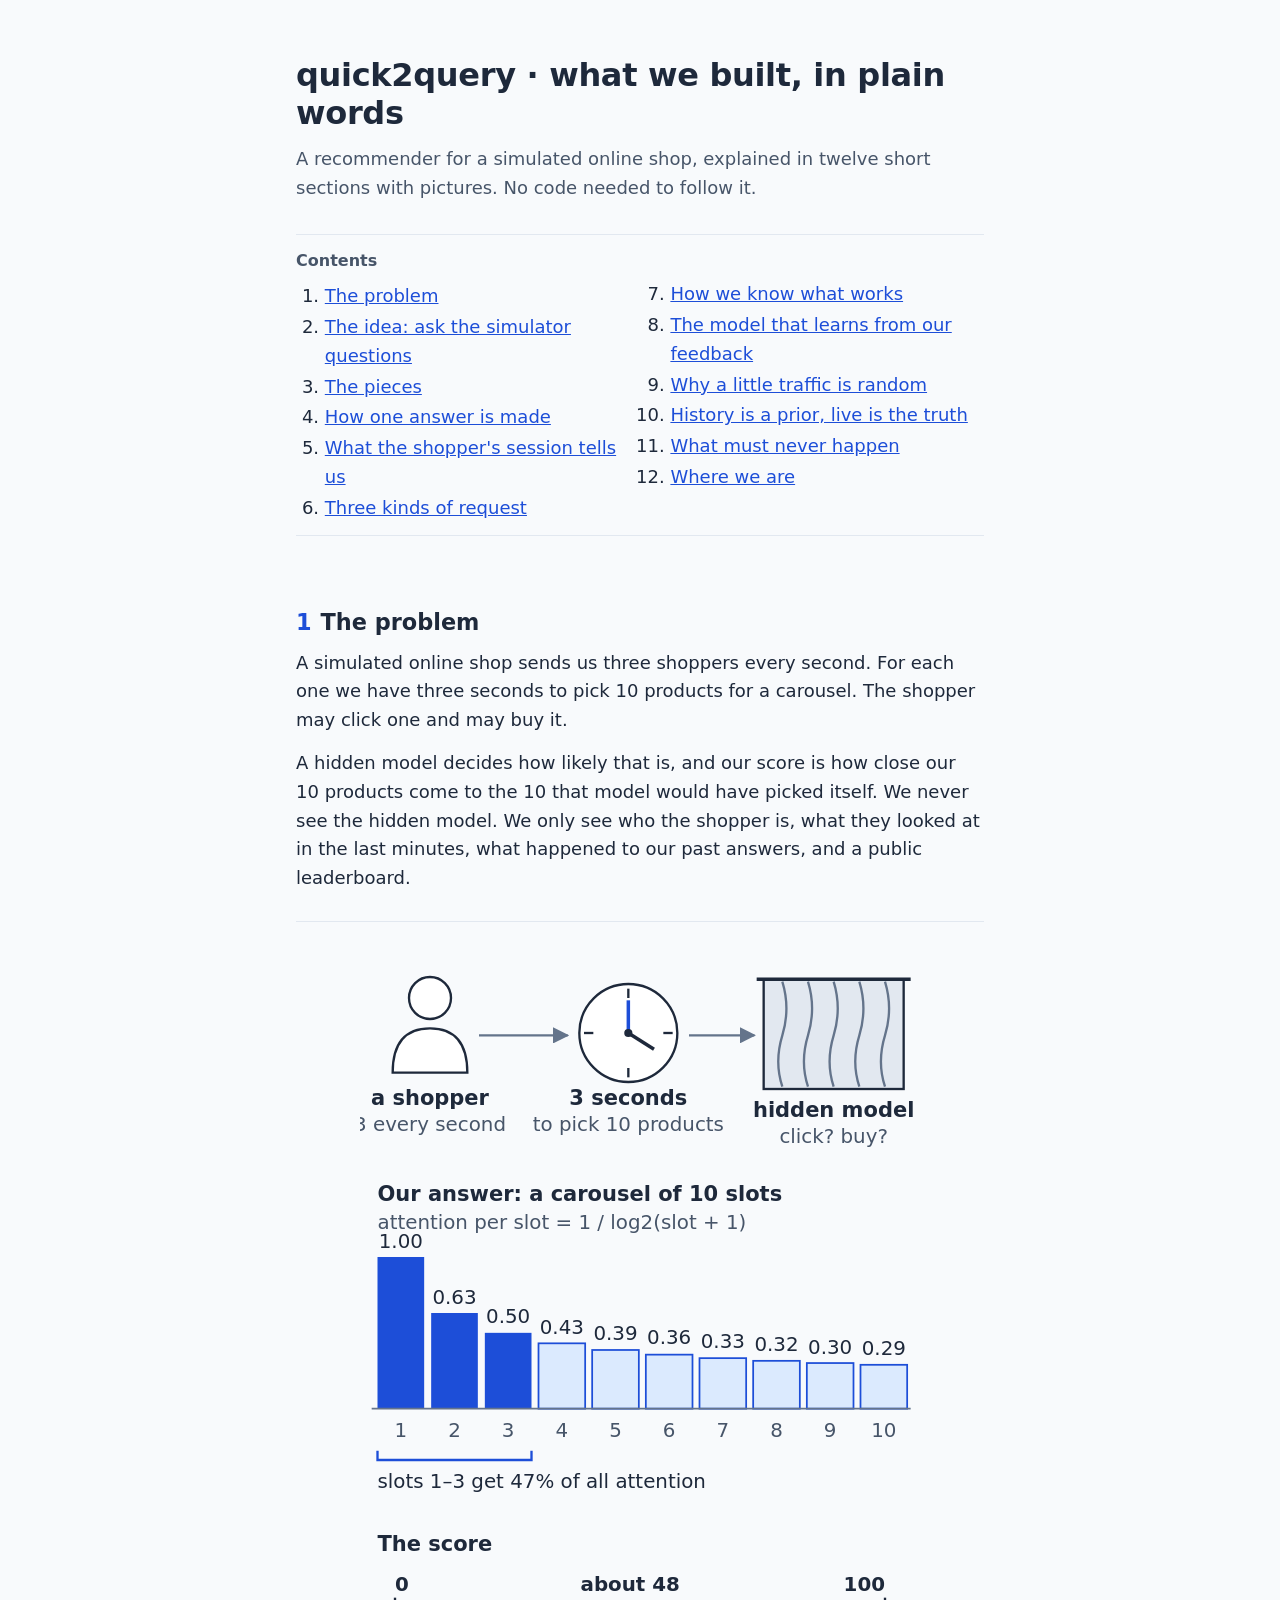
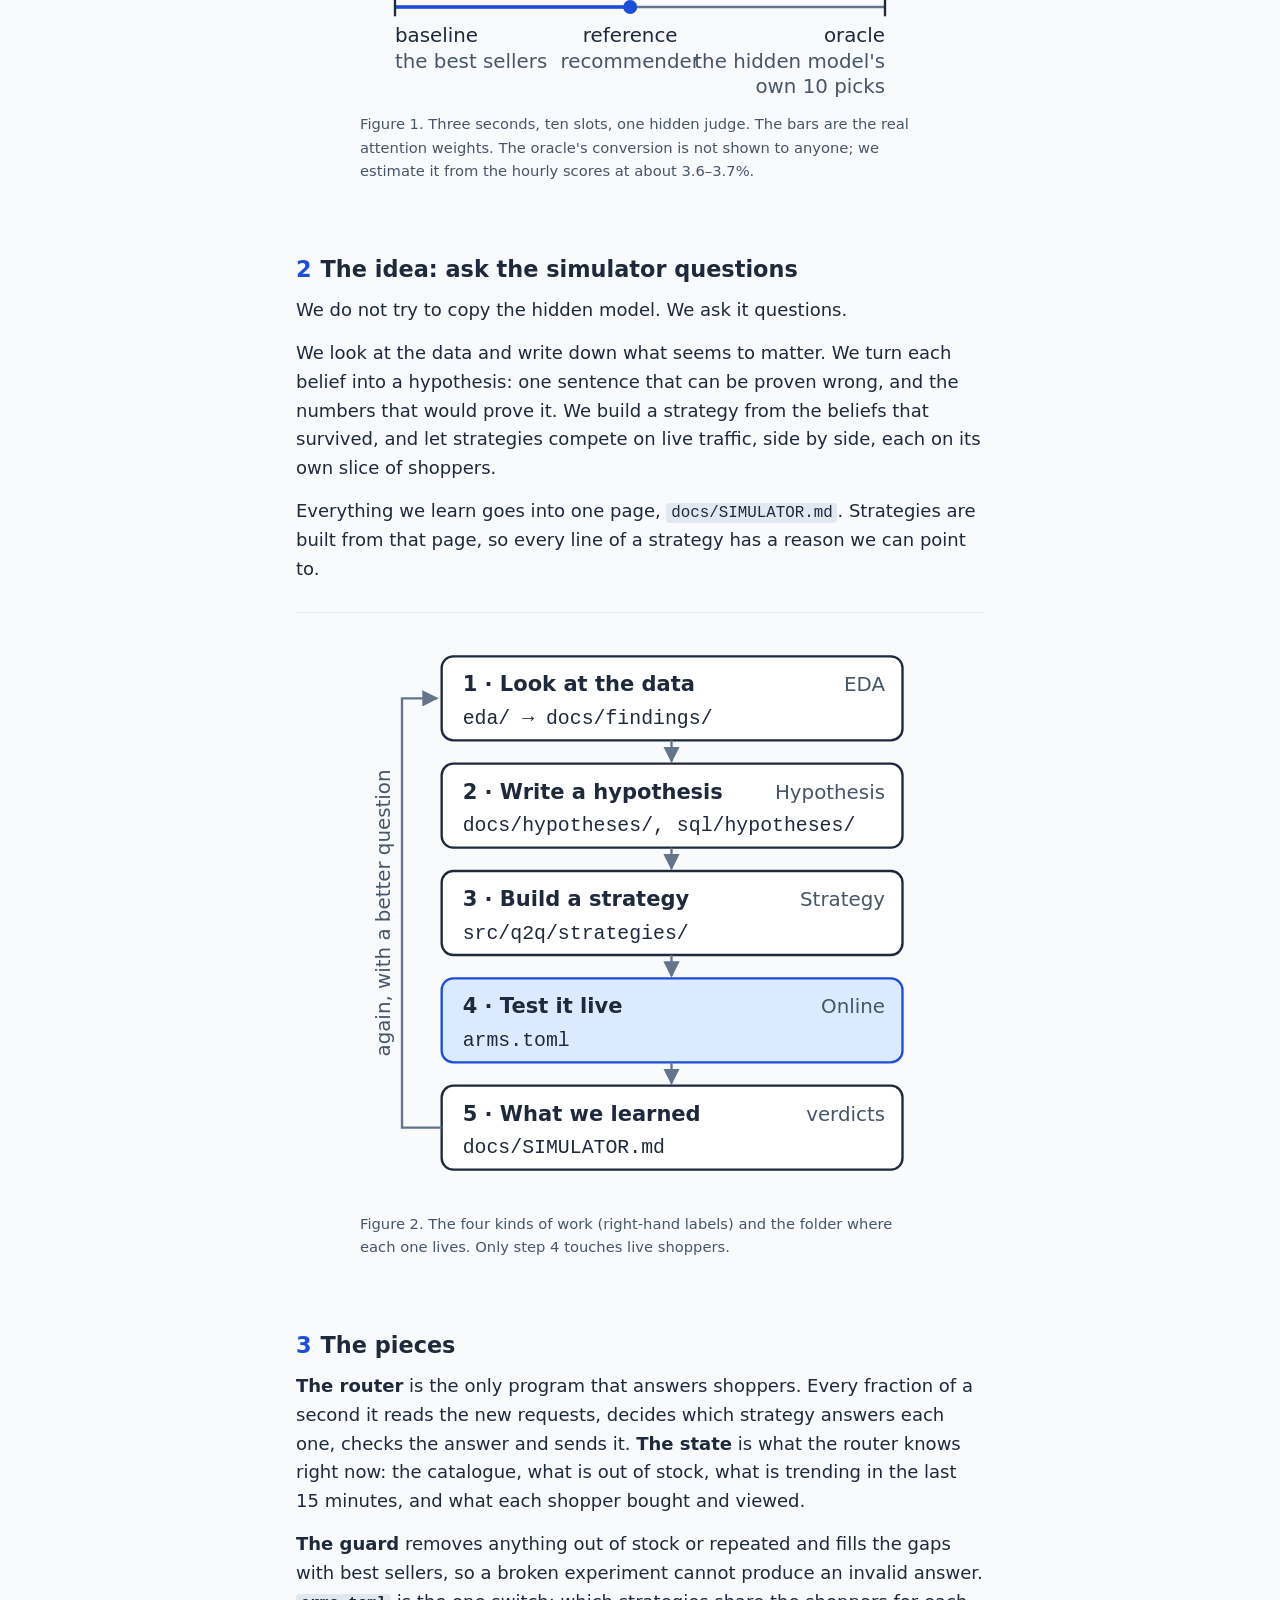
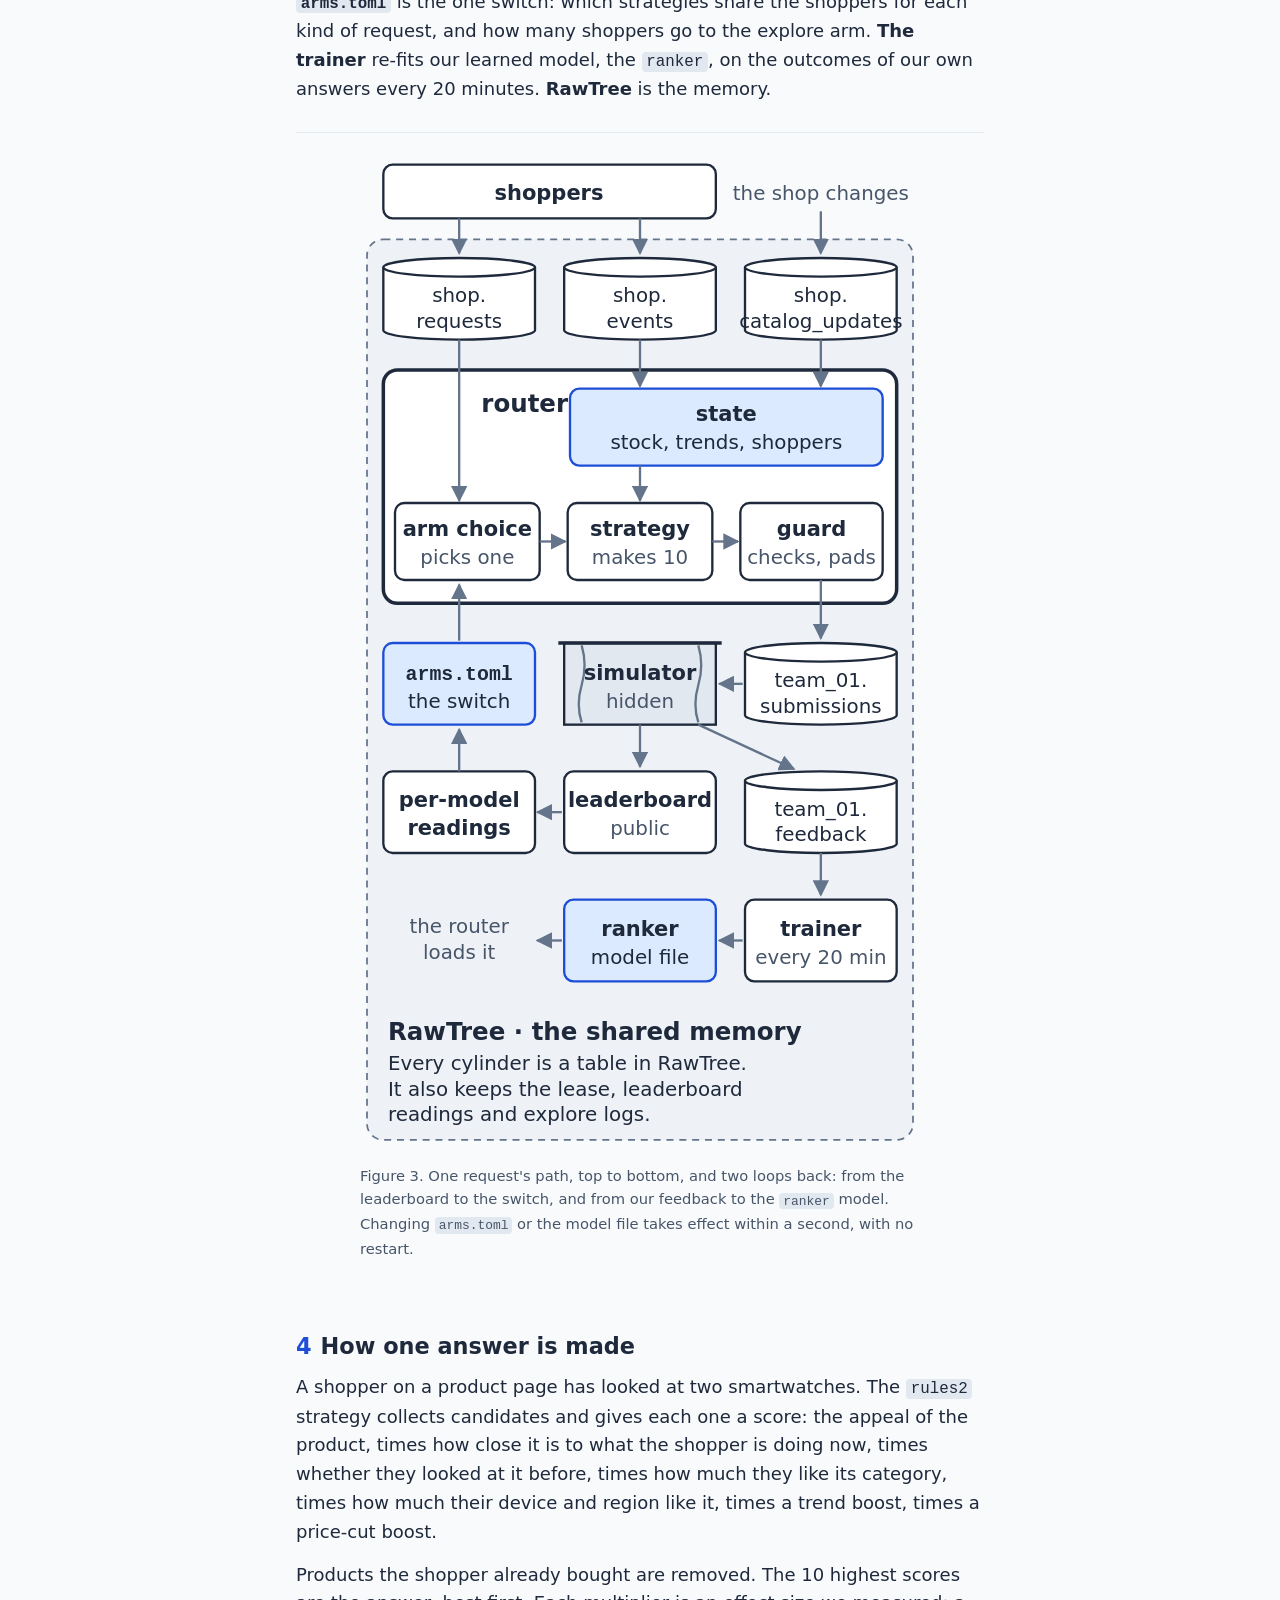
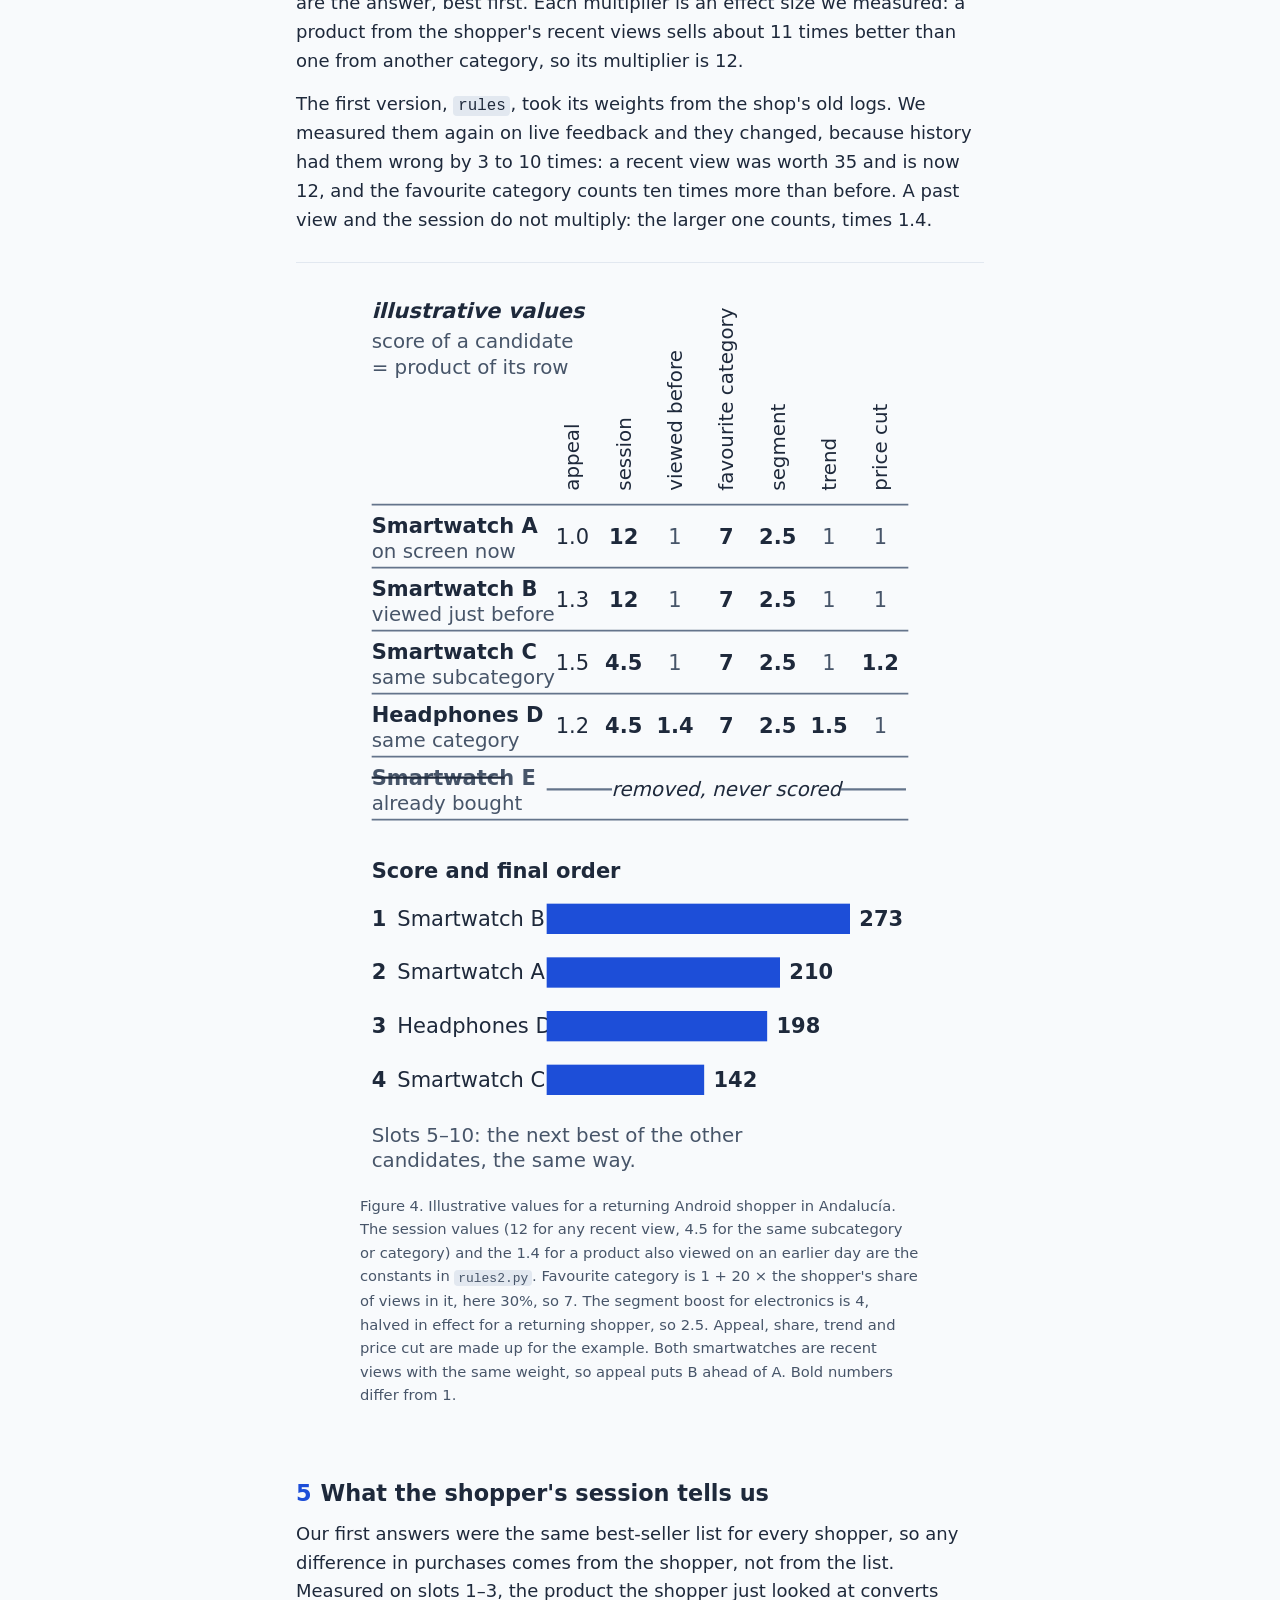
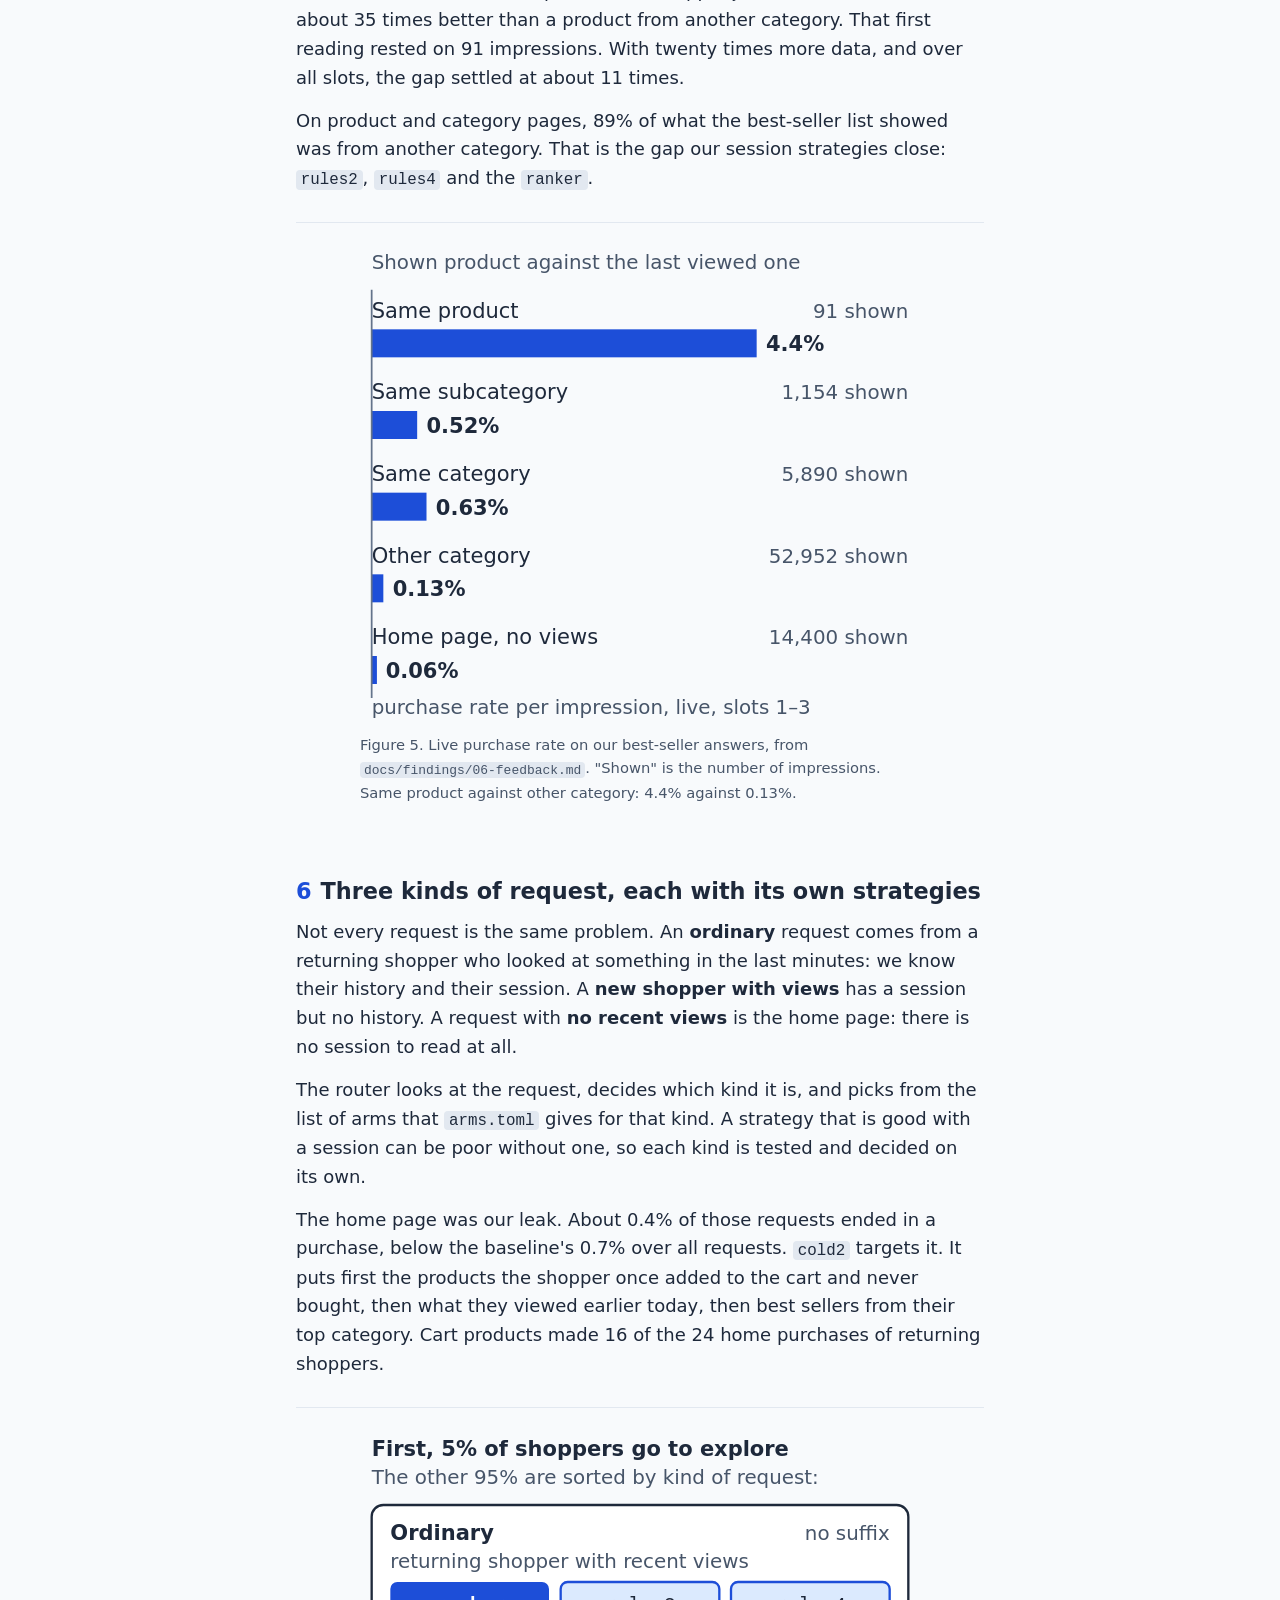
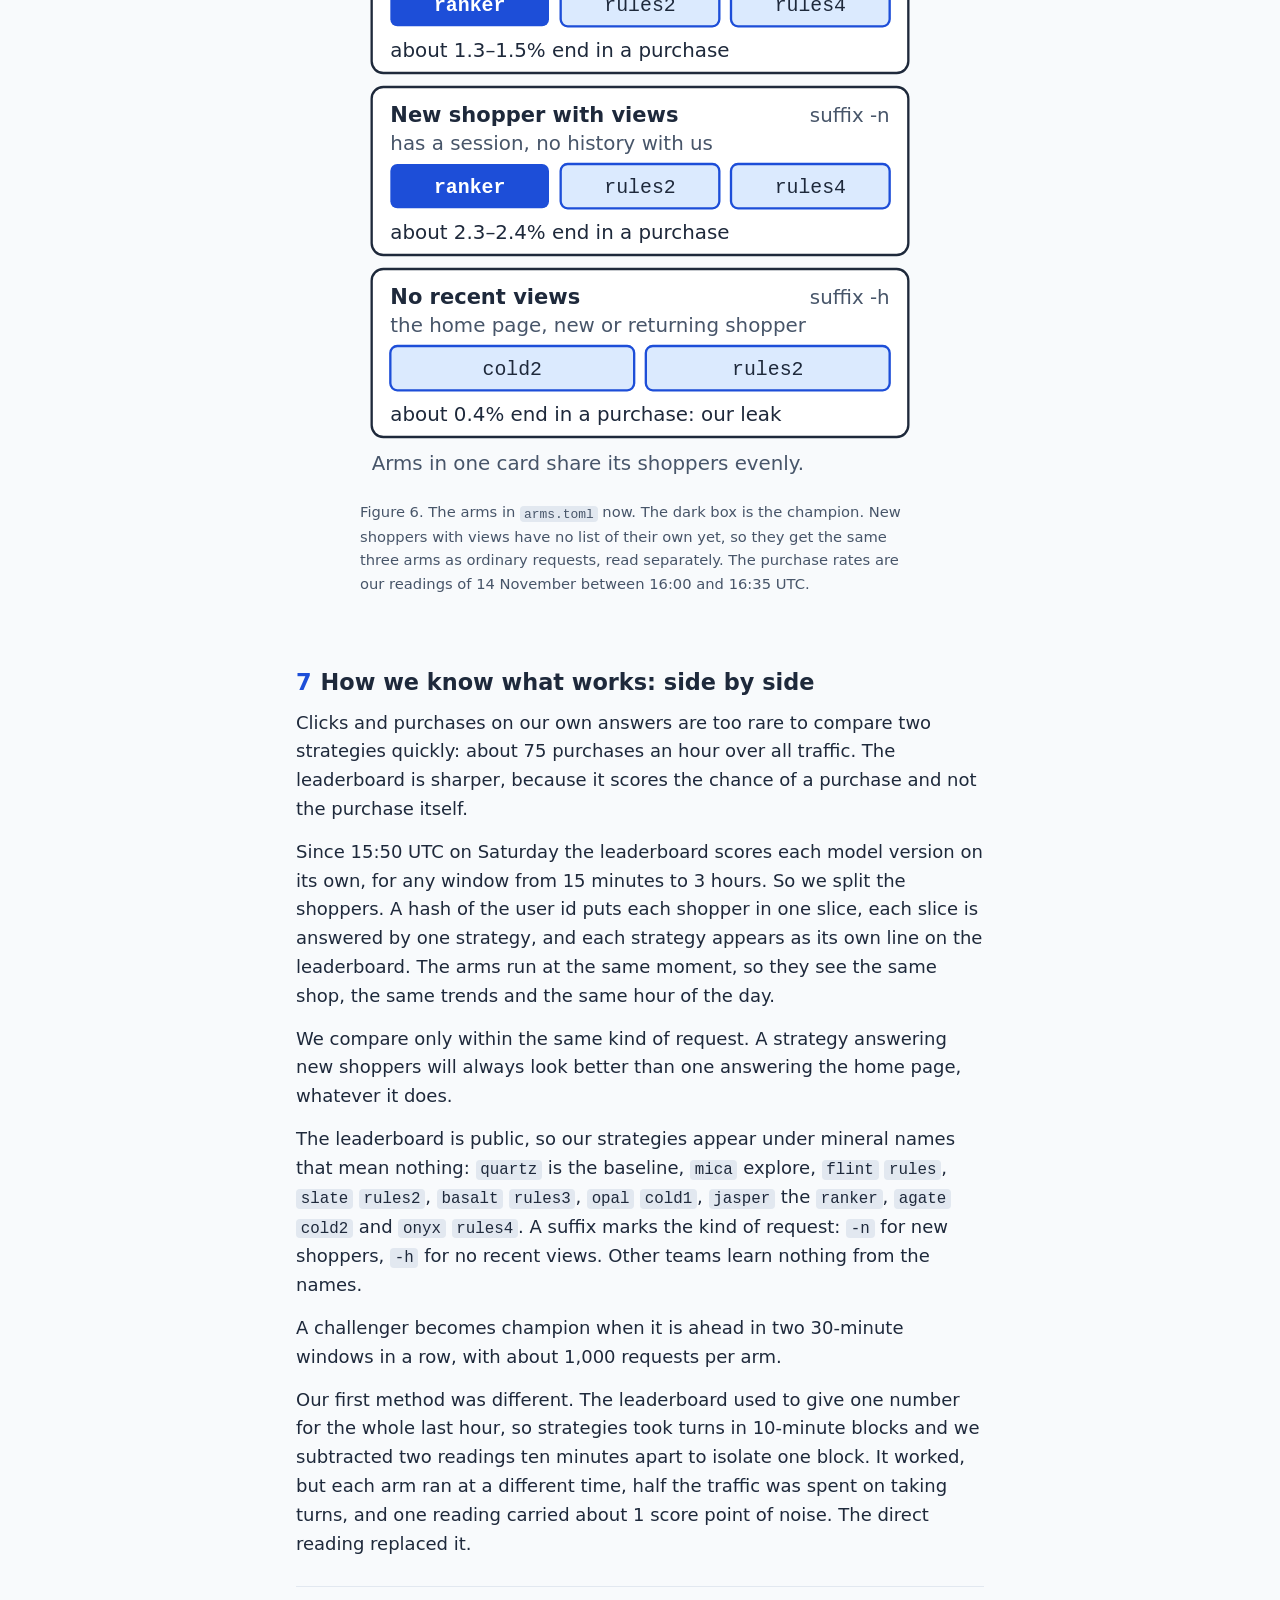
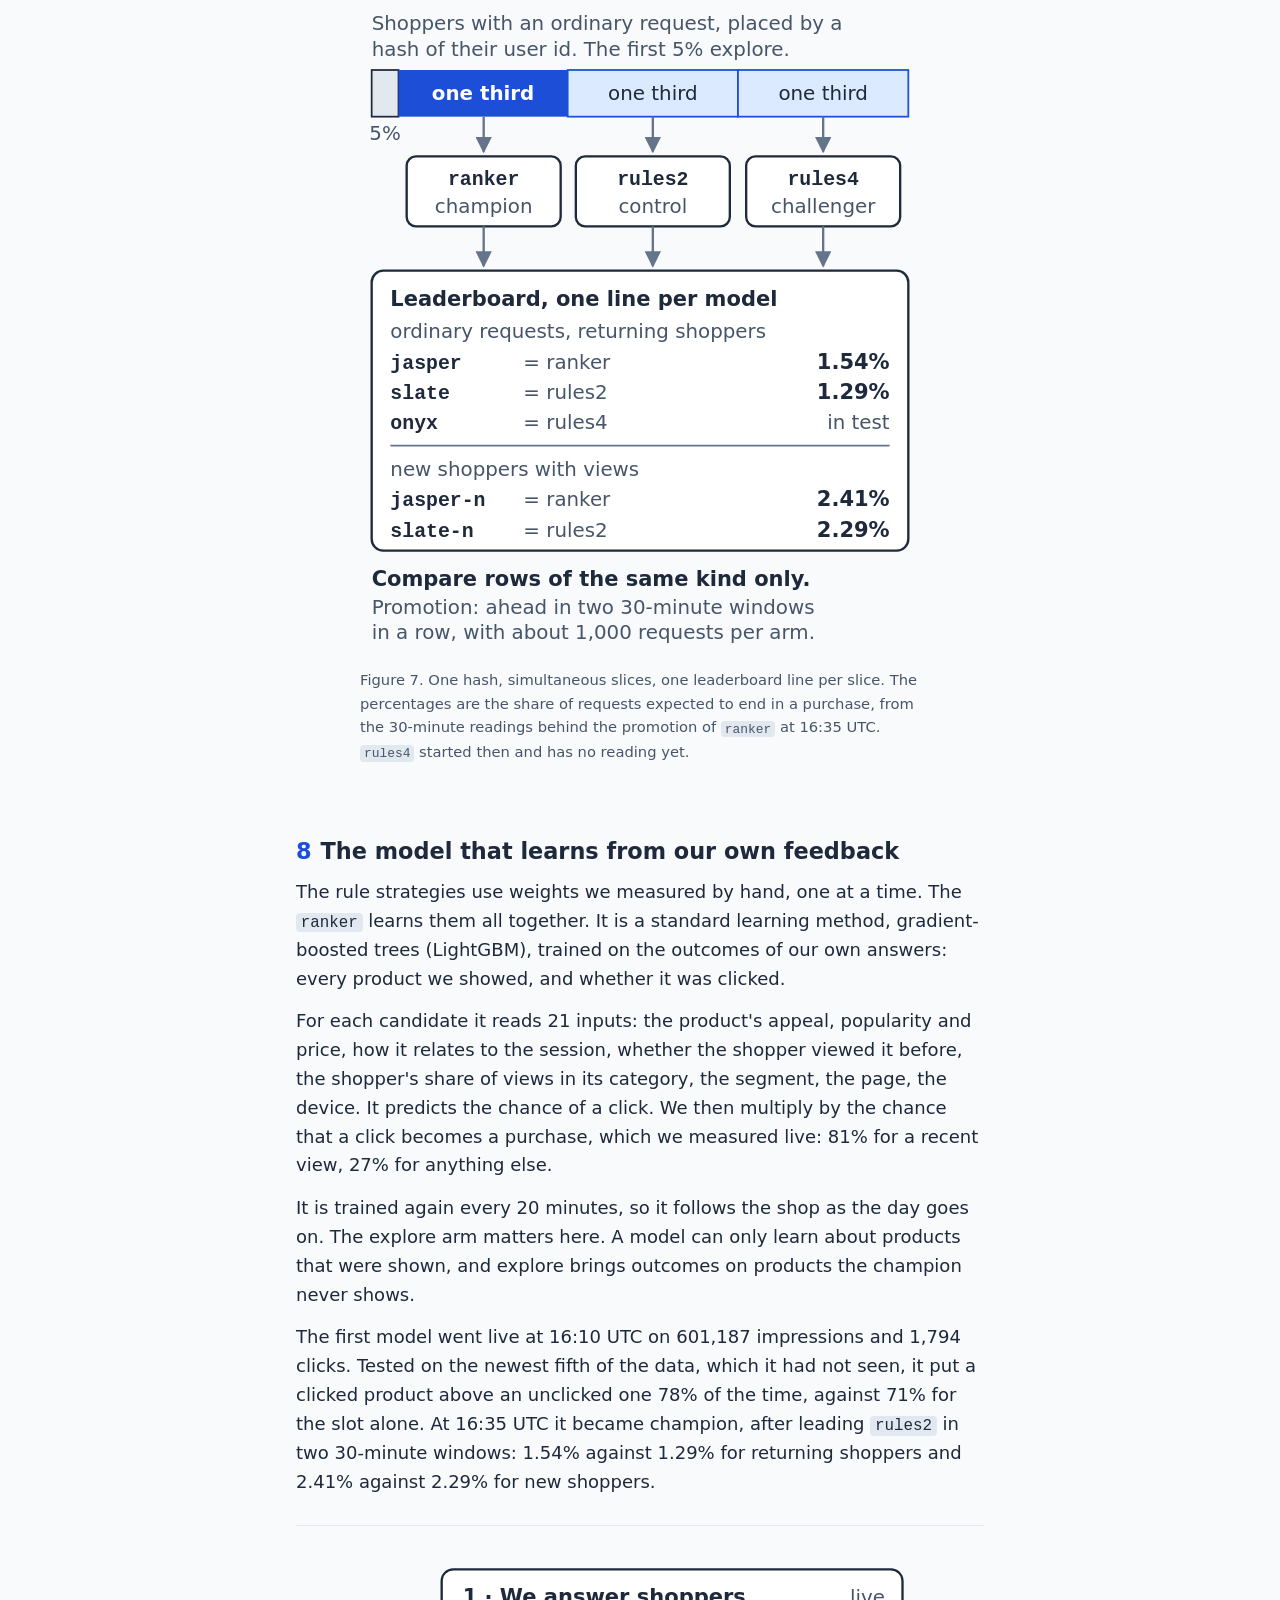
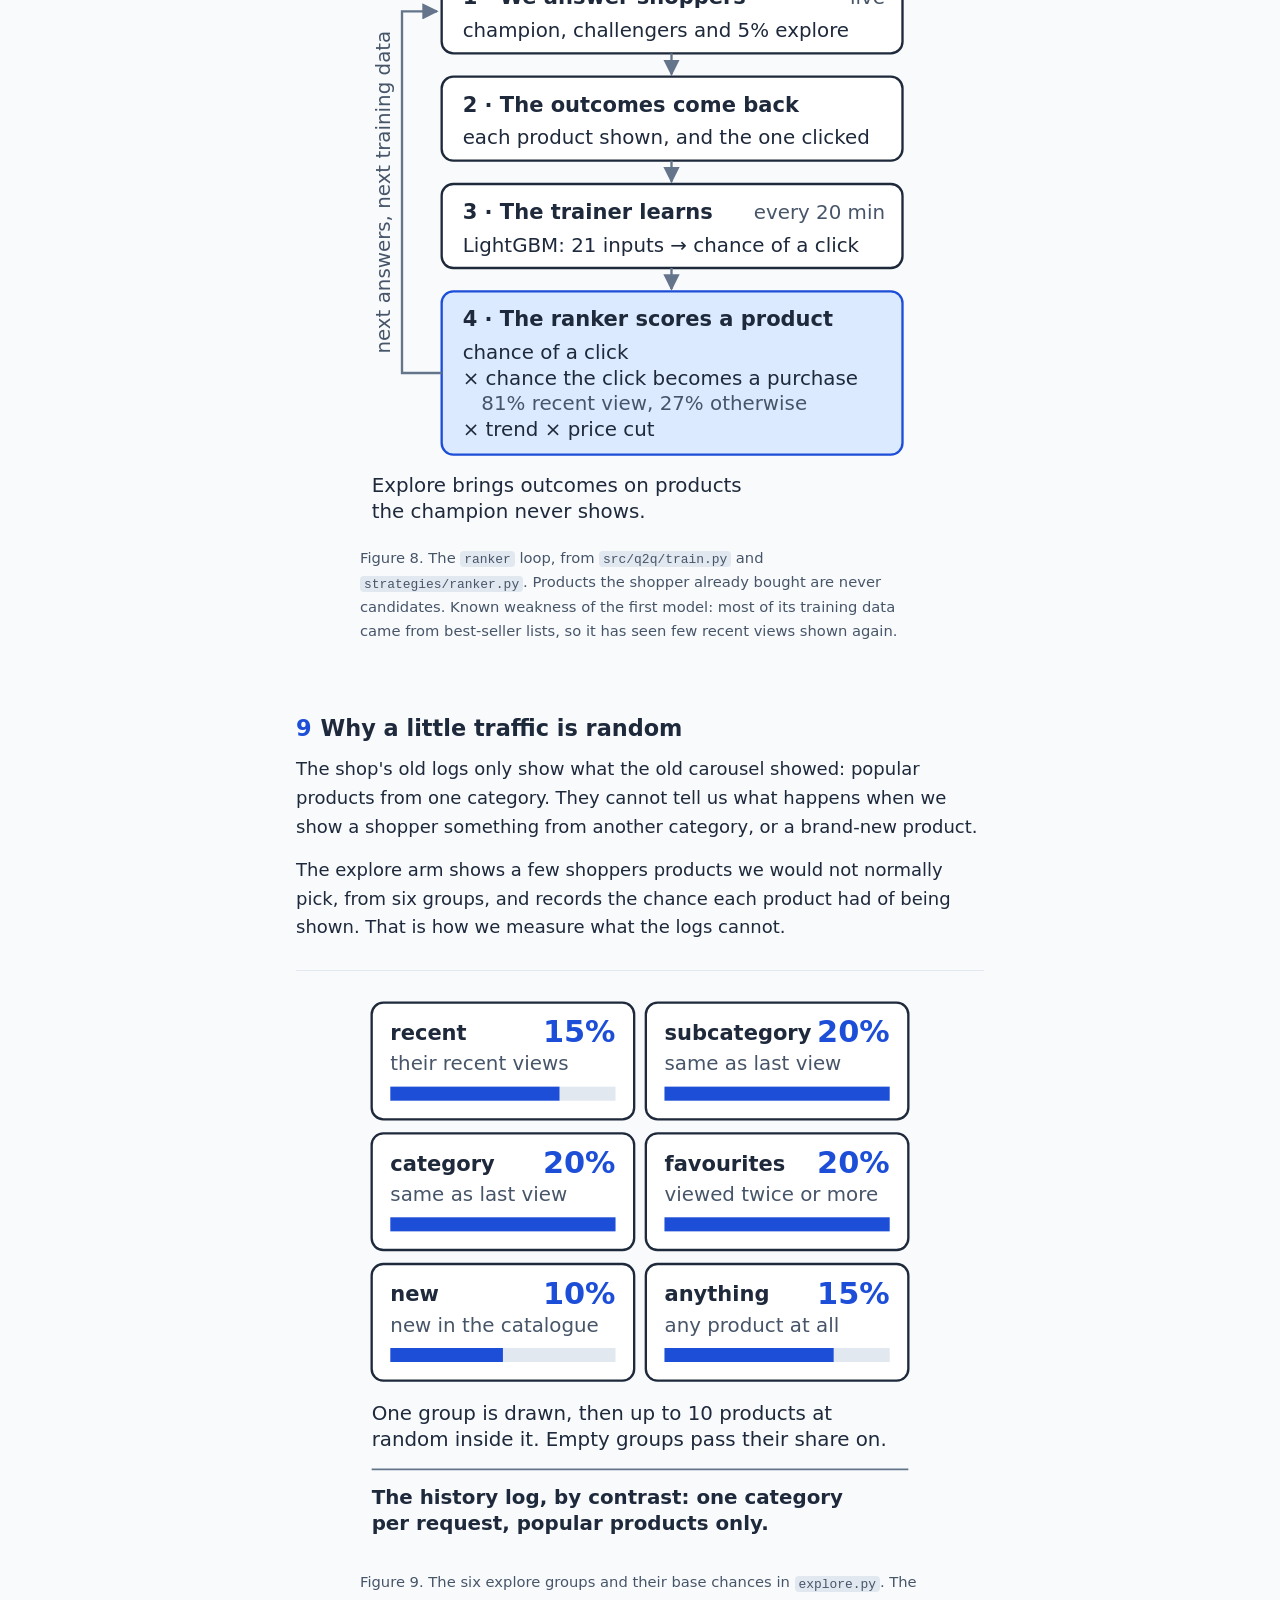
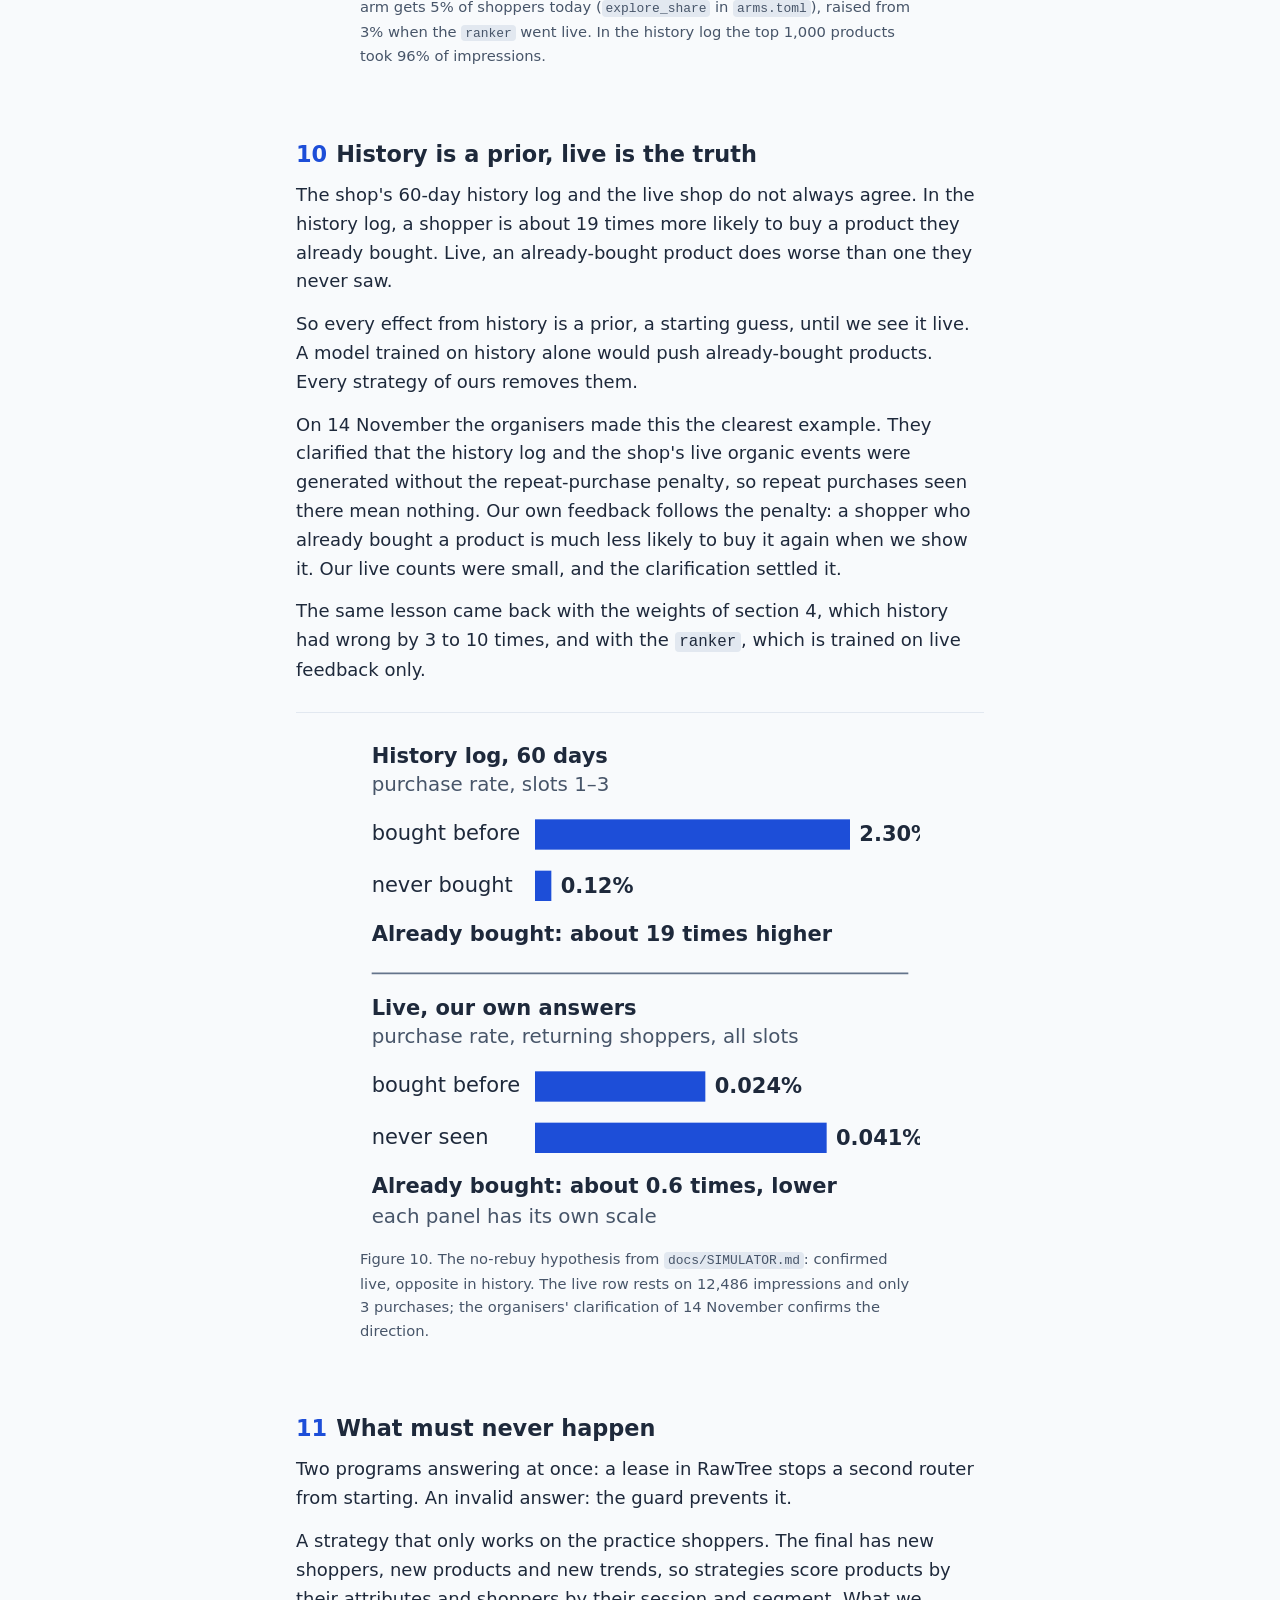
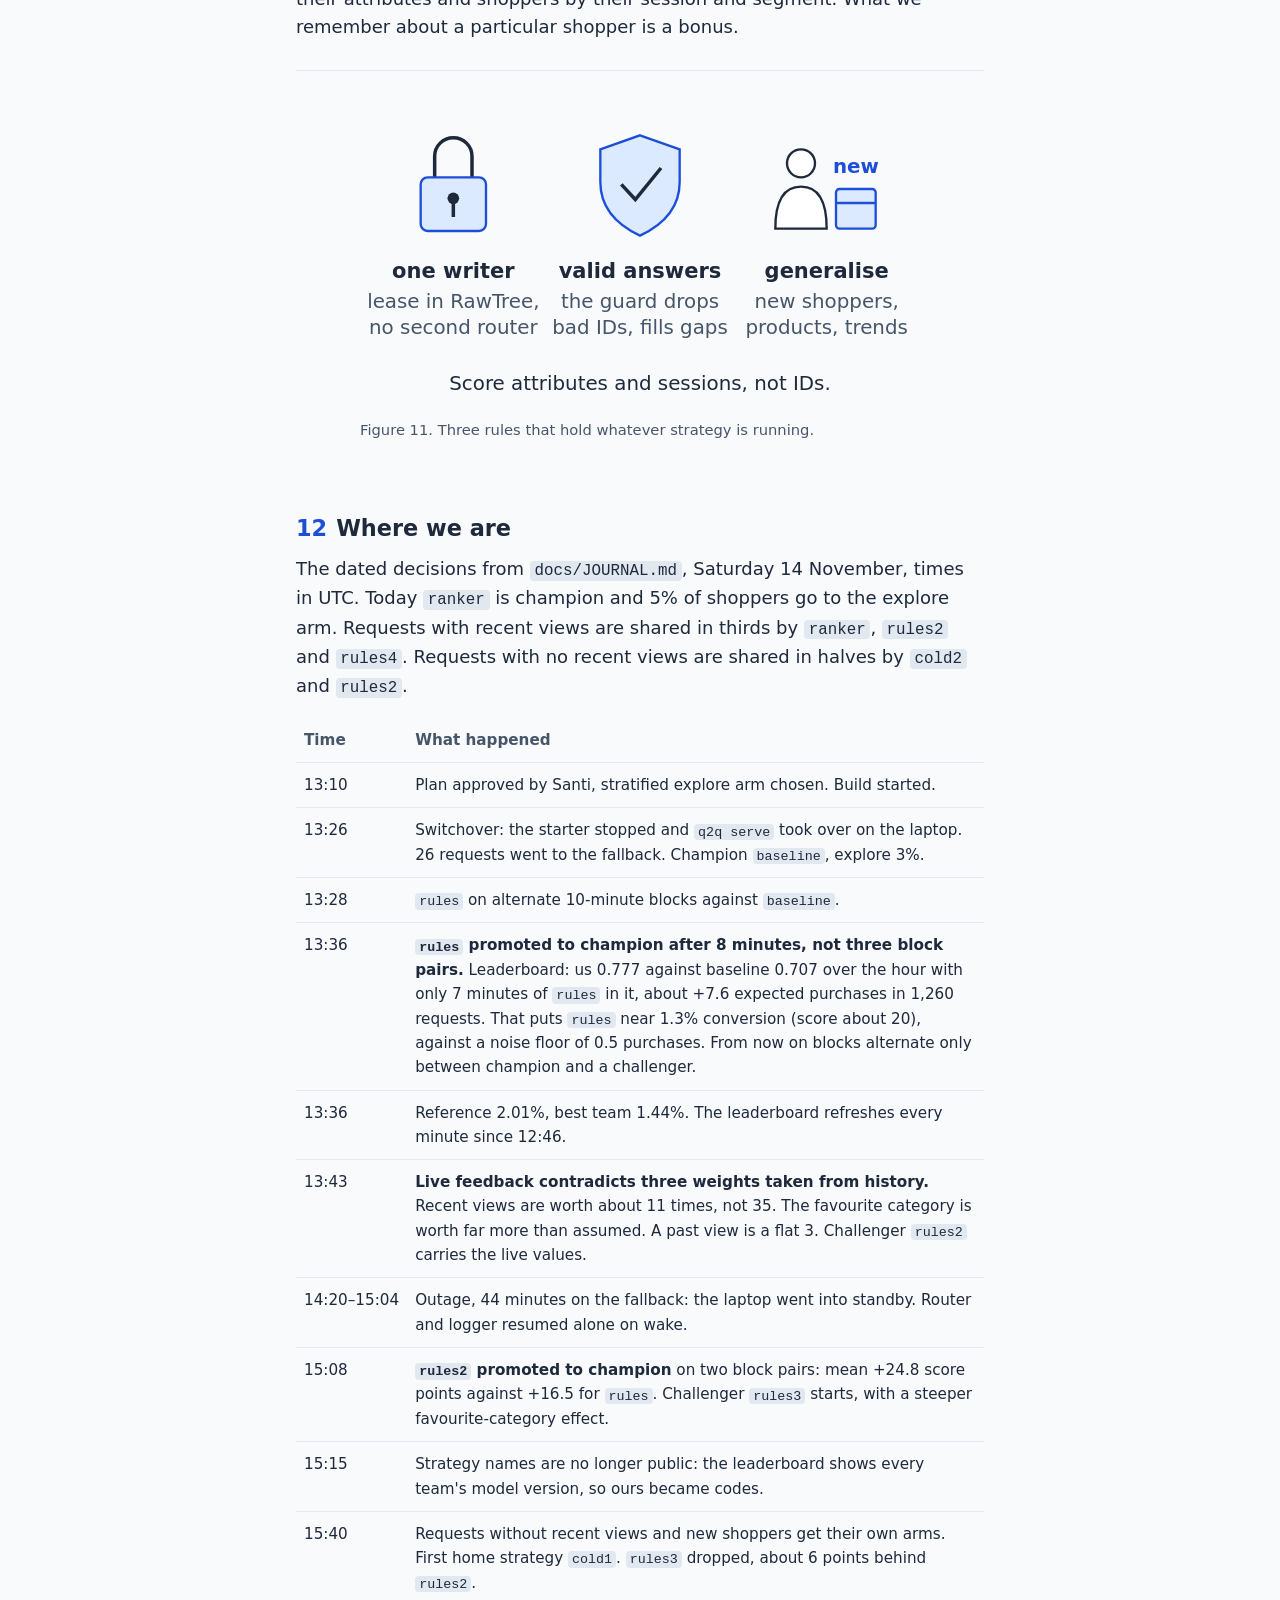
==== commit 4f6869ff: "docs: explainer brought up to the current system Co-Authored-By: Claude Fable 5.2 <noreply@anthropic" ====
--- a/docs/explainer.html
+++ b/docs/explainer.html
@@ -85,7 +85,7 @@
 
 <header>
 <h1>quick2query · what we built, in plain words</h1>
-<p class="lede">A recommender for a simulated online shop, explained in ten pictures. No code needed to follow it.</p>
+<p class="lede">A recommender for a simulated online shop, explained in twelve short sections with pictures. No code needed to follow it.</p>
 
 <nav class="toc" aria-label="Contents">
 <h2>Contents</h2>
@@ -95,7 +95,9 @@
 <li><a href="#pieces">The pieces</a></li>
 <li><a href="#answer">How one answer is made</a></li>
 <li><a href="#session">What the shopper's session tells us</a></li>
-<li><a href="#blocks">How we know what works</a></li>
+<li><a href="#kinds">Three kinds of request</a></li>
+<li><a href="#compare">How we know what works</a></li>
+<li><a href="#ranker">The model that learns from our feedback</a></li>
 <li><a href="#explore">Why a little traffic is random</a></li>
 <li><a href="#prior">History is a prior, live is the truth</a></li>
 <li><a href="#never">What must never happen</a></li>
@@ -194,7 +196,7 @@
 <section id="idea">
 <h2><span class="n">2</span>The idea: ask the simulator questions</h2>
 <p>We do not try to copy the hidden model. We ask it questions.</p>
-<p>We look at the data and write down what seems to matter. We turn each belief into a hypothesis: one sentence that can be proven wrong, and the numbers that would prove it. We build a strategy from the beliefs that survived, and let strategies compete on live traffic, ten minutes each.</p>
+<p>We look at the data and write down what seems to matter. We turn each belief into a hypothesis: one sentence that can be proven wrong, and the numbers that would prove it. We build a strategy from the beliefs that survived, and let strategies compete on live traffic, side by side, each on its own slice of shoppers.</p>
 <p>Everything we learn goes into one page, <code>docs/SIMULATOR.md</code>. Strategies are built from that page, so every line of a strategy has a reason we can point to.</p>
 <figure>
 <svg viewBox="0 0 480 486" role="img" aria-label="A loop of five steps: look at the data in eda, write a hypothesis in docs/hypotheses and sql/hypotheses, build a strategy in src/q2q/strategies, test it live through arms.toml, and write down what we learned in docs/SIMULATOR.md. Then the loop starts again.">
@@ -229,12 +231,12 @@
 <section id="pieces">
 <h2><span class="n">3</span>The pieces</h2>
 <p><strong>The router</strong> is the only program that answers shoppers. Every fraction of a second it reads the new requests, decides which strategy answers each one, checks the answer and sends it. <strong>The state</strong> is what the router knows right now: the catalogue, what is out of stock, what is trending in the last 15 minutes, and what each shopper bought and viewed.</p>
-<p><strong>The guard</strong> removes anything out of stock or repeated and fills the gaps with best sellers, so a broken experiment cannot produce an invalid answer. <strong><code>arms.toml</code></strong> is the one switch: which strategy owns which 10-minute block, and how many shoppers go to the explore arm. <strong>RawTree</strong> is the memory.</p>
-<figure>
-<svg viewBox="0 0 480 760" role="img" aria-label="Architecture. Shoppers create requests and events; the shop publishes catalogue updates. The router builds its state from events and catalogue updates, chooses an arm for each request, lets the strategy pick 10 products and passes them through the guard. Answers go to team_01.submissions, the simulator scores them into team_01.feedback and the leaderboard, those become block readings, the readings decide arms.toml, and arms.toml steers the router. All tables live in RawTree, the shared memory.">
+<p><strong>The guard</strong> removes anything out of stock or repeated and fills the gaps with best sellers, so a broken experiment cannot produce an invalid answer. <strong><code>arms.toml</code></strong> is the one switch: which strategies share the shoppers for each kind of request, and how many shoppers go to the explore arm. <strong>The trainer</strong> re-fits our learned model, the <code>ranker</code>, on the outcomes of our own answers every 20 minutes. <strong>RawTree</strong> is the memory.</p>
+<figure>
+<svg viewBox="0 0 480 856" role="img" aria-label="Architecture. Shoppers create requests and events; the shop publishes catalogue updates. The router builds its state from events and catalogue updates, chooses an arm for each request, lets the strategy pick 10 products and passes them through the guard. Answers go to team_01.submissions. The simulator scores them into the leaderboard and into team_01.feedback. The leaderboard gives one reading per model, the readings decide arms.toml, and arms.toml steers the router. The trainer reads the feedback every 20 minutes and writes a new ranker model file, which the router loads. All tables live in RawTree, the shared memory.">
 <defs><marker id="m3" viewBox="0 0 10 10" refX="9" refY="5" markerWidth="7" markerHeight="7" orient="auto-start-reverse"><path d="M0 0L10 5L0 10z" class="f-line"/></marker></defs>
 <!-- RawTree underlay -->
-<rect x="6" y="74" width="468" height="676" rx="14" class="f-tint s-line w1 dash"/>
+<rect x="6" y="74" width="468" height="772" rx="14" class="f-tint s-line w1 dash"/>
 <!-- top -->
 <rect x="20" y="10" width="285" height="46" rx="8" class="f-paper s-fg w2"/>
 <text x="162" y="40" class="mid b">shoppers</text>
@@ -287,33 +289,42 @@
 <line x1="240" y1="490" x2="240" y2="526" class="s-line w2" marker-end="url(#m3)"/>
 <line x1="290" y1="490" x2="372" y2="528" class="s-line w2" marker-end="url(#m3)"/>
 <g class="f-paper s-fg w2">
-<path d="M175 538 a65 8 0 0 1 130 0 v54 a65 8 0 0 1 -130 0 Z"/><path d="M175 538 a65 8 0 0 0 130 0" class="f-none"/>
-</g>
-<text x="240" y="568" class="mid sm">team_01.</text><text x="240" y="590" class="mid sm">feedback</text>
-<rect x="330" y="530" width="130" height="70" rx="8" class="f-paper s-fg w2"/>
-<text x="395" y="561" class="mid b">leaderboard</text><text x="395" y="585" class="mid sm mu">public</text>
+<path d="M330 538 a65 8 0 0 1 130 0 v54 a65 8 0 0 1 -130 0 Z"/><path d="M330 538 a65 8 0 0 0 130 0" class="f-none"/>
+</g>
+<text x="395" y="568" class="mid sm">team_01.</text><text x="395" y="590" class="mid sm">feedback</text>
+<rect x="175" y="530" width="130" height="70" rx="8" class="f-paper s-fg w2"/>
+<text x="240" y="561" class="mid b">leaderboard</text><text x="240" y="585" class="mid sm mu">public</text>
 <rect x="20" y="530" width="130" height="70" rx="8" class="f-paper s-fg w2"/>
-<text x="85" y="561" class="mid b">block</text><text x="85" y="585" class="mid b">readings</text>
+<text x="85" y="561" class="mid b">per-model</text><text x="85" y="585" class="mid b">readings</text>
 <line x1="173" y1="565" x2="152" y2="565" class="s-line w2" marker-end="url(#m3)"/>
-<path d="M395 600 V620 H85 V604" class="f-none s-line w2" marker-end="url(#m3)"/>
 <line x1="85" y1="530" x2="85" y2="494" class="s-line w2" marker-end="url(#m3)"/>
+<!-- row 4: the trainer -->
+<line x1="395" y1="600" x2="395" y2="636" class="s-line w2" marker-end="url(#m3)"/>
+<rect x="330" y="640" width="130" height="70" rx="8" class="f-paper s-fg w2"/>
+<text x="395" y="671" class="mid b">trainer</text><text x="395" y="695" class="mid sm mu">every 20 min</text>
+<line x1="328" y1="675" x2="308" y2="675" class="s-line w2" marker-end="url(#m3)"/>
+<rect x="175" y="640" width="130" height="70" rx="8" class="f-acs s-ac w2"/>
+<text x="240" y="671" class="mid b">ranker</text><text x="240" y="695" class="mid sm">model file</text>
+<line x1="173" y1="675" x2="152" y2="675" class="s-line w2" marker-end="url(#m3)"/>
+<text x="85" y="669" class="mid sm mu">the router</text><text x="85" y="691" class="mid sm mu">loads it</text>
 <!-- RawTree label -->
-<text x="24" y="664" class="lg">RawTree · the shared memory</text>
-<text x="24" y="690" class="sm">Every cylinder is a table in RawTree.</text>
-<text x="24" y="712" class="sm">It also keeps the lease, leaderboard</text>
-<text x="24" y="734" class="sm">readings, block results and explore logs.</text>
-</svg>
-<figcaption>Figure 3. One request's path, top to bottom, and the loop back from the leaderboard to the switch. Changing <code>arms.toml</code> takes effect within a second, with no restart.</figcaption>
+<text x="24" y="760" class="lg">RawTree · the shared memory</text>
+<text x="24" y="786" class="sm">Every cylinder is a table in RawTree.</text>
+<text x="24" y="808" class="sm">It also keeps the lease, leaderboard</text>
+<text x="24" y="830" class="sm">readings and explore logs.</text>
+</svg>
+<figcaption>Figure 3. One request's path, top to bottom, and two loops back: from the leaderboard to the switch, and from our feedback to the <code>ranker</code> model. Changing <code>arms.toml</code> or the model file takes effect within a second, with no restart.</figcaption>
 </figure>
 </section>
 
 <!-- 4 -->
 <section id="answer">
 <h2><span class="n">4</span>How one answer is made</h2>
-<p>A shopper on a product page has looked at two smartwatches. The <code>rules</code> strategy collects candidates and gives each one a score: the appeal of the product, times how close it is to what the shopper is doing now, times whether they looked at it before, times how much they like its category, times how much their device and region like it, times a trend boost, times a price-cut boost.</p>
-<p>Products the shopper already bought are removed. The 10 highest scores are the answer, best first. Each multiplier is an effect size we measured: the product being looked at converts about 35 times better than one from another category, so its multiplier is 35.</p>
-<figure>
-<svg viewBox="0 0 480 770" role="img" aria-label="Worked example with illustrative values for an Android shopper in Andalucía viewing Smartwatch A after Smartwatch B. Each candidate's score is the product of seven multipliers. Smartwatch A scores 224, Smartwatch B 166, Headphones D 138 and Smartwatch C 69, so that is the order. Smartwatch E was already bought and is removed.">
+<p>A shopper on a product page has looked at two smartwatches. The <code>rules2</code> strategy collects candidates and gives each one a score: the appeal of the product, times how close it is to what the shopper is doing now, times whether they looked at it before, times how much they like its category, times how much their device and region like it, times a trend boost, times a price-cut boost.</p>
+<p>Products the shopper already bought are removed. The 10 highest scores are the answer, best first. Each multiplier is an effect size we measured: a product from the shopper's recent views sells about 11 times better than one from another category, so its multiplier is 12.</p>
+<p>The first version, <code>rules</code>, took its weights from the shop's old logs. We measured them again on live feedback and they changed, because history had them wrong by 3 to 10 times: a recent view was worth 35 and is now 12, and the favourite category counts ten times more than before. A past view and the session do not multiply: the larger one counts, times 1.4.</p>
+<figure>
+<svg viewBox="0 0 480 770" role="img" aria-label="Worked example with illustrative values for a returning Android shopper in Andalucía viewing Smartwatch A after Smartwatch B. Each candidate's score is the product of seven multipliers. Smartwatch B scores 273, Smartwatch A 210, Headphones D 198 and Smartwatch C 142, so that is the order. Smartwatch E was already bought and is removed.">
 <text x="10" y="30" class="b it">illustrative values</text>
 <text x="10" y="56" class="sm mu">score of a candidate</text>
 <text x="10" y="78" class="sm mu">= product of its row</text>
@@ -333,20 +344,20 @@
 </g>
 <!-- row A -->
 <text x="10" y="214" class="b">Smartwatch A</text><text x="10" y="236" class="sm mu">on screen now</text>
-<text x="182" y="224" class="mid">1.0</text><text x="226" y="224" class="mid b">35</text><text x="270" y="224" class="mid mu">1</text>
-<text x="314" y="224" class="mid b">1.6</text><text x="358" y="224" class="mid b">4</text><text x="402" y="224" class="mid mu">1</text><text x="446" y="224" class="mid mu">1</text>
+<text x="182" y="224" class="mid">1.0</text><text x="226" y="224" class="mid b">12</text><text x="270" y="224" class="mid mu">1</text>
+<text x="314" y="224" class="mid b">7</text><text x="358" y="224" class="mid b">2.5</text><text x="402" y="224" class="mid mu">1</text><text x="446" y="224" class="mid mu">1</text>
 <!-- row B -->
 <text x="10" y="268" class="b">Smartwatch B</text><text x="10" y="290" class="sm mu">viewed just before</text>
-<text x="182" y="278" class="mid">1.3</text><text x="226" y="278" class="mid b">20</text><text x="270" y="278" class="mid mu">1</text>
-<text x="314" y="278" class="mid b">1.6</text><text x="358" y="278" class="mid b">4</text><text x="402" y="278" class="mid mu">1</text><text x="446" y="278" class="mid mu">1</text>
+<text x="182" y="278" class="mid">1.3</text><text x="226" y="278" class="mid b">12</text><text x="270" y="278" class="mid mu">1</text>
+<text x="314" y="278" class="mid b">7</text><text x="358" y="278" class="mid b">2.5</text><text x="402" y="278" class="mid mu">1</text><text x="446" y="278" class="mid mu">1</text>
 <!-- row C -->
 <text x="10" y="322" class="b">Smartwatch C</text><text x="10" y="344" class="sm mu">same subcategory</text>
-<text x="182" y="332" class="mid">1.5</text><text x="226" y="332" class="mid b">6</text><text x="270" y="332" class="mid mu">1</text>
-<text x="314" y="332" class="mid b">1.6</text><text x="358" y="332" class="mid b">4</text><text x="402" y="332" class="mid mu">1</text><text x="446" y="332" class="mid b">1.2</text>
+<text x="182" y="332" class="mid">1.5</text><text x="226" y="332" class="mid b">4.5</text><text x="270" y="332" class="mid mu">1</text>
+<text x="314" y="332" class="mid b">7</text><text x="358" y="332" class="mid b">2.5</text><text x="402" y="332" class="mid mu">1</text><text x="446" y="332" class="mid b">1.2</text>
 <!-- row D -->
 <text x="10" y="376" class="b">Headphones D</text><text x="10" y="398" class="sm mu">same category</text>
-<text x="182" y="386" class="mid">1.2</text><text x="226" y="386" class="mid b">4</text><text x="270" y="386" class="mid b">3</text>
-<text x="314" y="386" class="mid b">1.6</text><text x="358" y="386" class="mid b">4</text><text x="402" y="386" class="mid b">1.5</text><text x="446" y="386" class="mid mu">1</text>
+<text x="182" y="386" class="mid">1.2</text><text x="226" y="386" class="mid b">4.5</text><text x="270" y="386" class="mid b">1.4</text>
+<text x="314" y="386" class="mid b">7</text><text x="358" y="386" class="mid b">2.5</text><text x="402" y="386" class="mid b">1.5</text><text x="446" y="386" class="mid mu">1</text>
 <!-- row E: removed -->
 <text x="10" y="430" class="b mu">Smartwatch E</text><text x="10" y="452" class="sm mu">already bought</text>
 <text x="314" y="440" class="mid sm it">removed, never scored</text>
@@ -354,26 +365,26 @@
 <line x1="160" y1="434" x2="216" y2="434" class="s-line w2"/><line x1="412" y1="434" x2="468" y2="434" class="s-line w2"/>
 <!-- part B -->
 <text x="10" y="510" class="b">Score and final order</text>
-<text x="10" y="551" class="b">1</text><text x="32" y="551">Smartwatch A</text>
-<rect x="160" y="532" width="260" height="26" class="f-ac"/><text x="428" y="551" class="b">224</text>
-<text x="10" y="597" class="b">2</text><text x="32" y="597">Smartwatch B</text>
-<rect x="160" y="578" width="193" height="26" class="f-ac"/><text x="361" y="597" class="b">166</text>
+<text x="10" y="551" class="b">1</text><text x="32" y="551">Smartwatch B</text>
+<rect x="160" y="532" width="260" height="26" class="f-ac"/><text x="428" y="551" class="b">273</text>
+<text x="10" y="597" class="b">2</text><text x="32" y="597">Smartwatch A</text>
+<rect x="160" y="578" width="200" height="26" class="f-ac"/><text x="368" y="597" class="b">210</text>
 <text x="10" y="643" class="b">3</text><text x="32" y="643">Headphones D</text>
-<rect x="160" y="624" width="160" height="26" class="f-ac"/><text x="328" y="643" class="b">138</text>
+<rect x="160" y="624" width="189" height="26" class="f-ac"/><text x="357" y="643" class="b">198</text>
 <text x="10" y="689" class="b">4</text><text x="32" y="689">Smartwatch C</text>
-<rect x="160" y="670" width="80" height="26" class="f-ac"/><text x="248" y="689" class="b">69</text>
+<rect x="160" y="670" width="135" height="26" class="f-ac"/><text x="303" y="689" class="b">142</text>
 <text x="10" y="736" class="sm mu">Slots 5–10: the next best of the other</text>
 <text x="10" y="758" class="sm mu">candidates, the same way.</text>
 </svg>
-<figcaption>Figure 4. Illustrative values for an Android shopper in Andalucía. The session values (35, 20, 6, 4), the viewed-before step (3 for two earlier views) and the segment boost for electronics (4) are the constants in <code>rules.py</code> and <code>docs/SIMULATOR.md</code>; appeal, category share, trend and price cut are made up for the example. Bold numbers differ from 1.</figcaption>
+<figcaption>Figure 4. Illustrative values for a returning Android shopper in Andalucía. The session values (12 for any recent view, 4.5 for the same subcategory or category) and the 1.4 for a product also viewed on an earlier day are the constants in <code>rules2.py</code>. Favourite category is 1 + 20 × the shopper's share of views in it, here 30%, so 7. The segment boost for electronics is 4, halved in effect for a returning shopper, so 2.5. Appeal, share, trend and price cut are made up for the example. Both smartwatches are recent views with the same weight, so appeal puts B ahead of A. Bold numbers differ from 1.</figcaption>
 </figure>
 </section>
 
 <!-- 5 -->
 <section id="session">
 <h2><span class="n">5</span>What the shopper's session tells us</h2>
-<p>Our first answers were the same best-seller list for every shopper, so any difference in purchases comes from the shopper, not from the list. Measured on slots 1–3, the product the shopper just looked at converts about 35 times better than a product from another category.</p>
-<p>On product and category pages, 89% of what the best-seller list showed was from another category. That is the gap <code>rules</code> closes.</p>
+<p>Our first answers were the same best-seller list for every shopper, so any difference in purchases comes from the shopper, not from the list. Measured on slots 1–3, the product the shopper just looked at converts about 35 times better than a product from another category. That first reading rested on 91 impressions. With twenty times more data, and over all slots, the gap settled at about 11 times.</p>
+<p>On product and category pages, 89% of what the best-seller list showed was from another category. That is the gap our session strategies close: <code>rules2</code>, <code>rules4</code> and the <code>ranker</code>.</p>
 <figure>
 <svg viewBox="0 0 480 410" role="img" aria-label="Live purchase rate at slots 1 to 3 by how the shown product relates to the last viewed product: same product 4.4 percent, same subcategory 0.52 percent, same category 0.63 percent, other category 0.13 percent, home page with no views 0.06 percent.">
 <text x="10" y="22" class="sm mu">Shown product against the last viewed one</text>
@@ -395,58 +406,137 @@
 </section>
 
 <!-- 6 -->
-<section id="blocks">
-<h2><span class="n">6</span>How we know what works: 10-minute blocks</h2>
-<p>Clicks and purchases on our own answers are too rare to compare two strategies quickly: about 75 purchases an hour over all traffic.</p>
-<p>The leaderboard gives an exact number, but for the whole last hour. Two readings ten minutes apart differ only by the ten minutes that entered and the ten that left. Subtracting them gives our result for a single 10-minute block, and the same subtraction for the baseline team compares us on the very same shoppers.</p>
-<p>So strategies take turns. A challenger becomes champion after winning three pairs of blocks.</p>
-<figure>
-<svg viewBox="0 0 480 530" role="img" aria-label="Two leaderboard readings ten minutes apart cover the same hour except one block that left and one block that entered, so their difference is the result of one 10-minute block. Below, blocks alternate between champion A and challenger B; in the illustrative values B beats A in three pairs in a row and becomes champion.">
-<defs><pattern id="hatch6" width="8" height="8" patternUnits="userSpaceOnUse" patternTransform="rotate(45)"><rect width="8" height="8" class="f-paper"/><line x1="0" y1="0" x2="0" y2="8" class="s-mu w2"/></pattern></defs>
-<text x="20" y="20" class="sm mu">each box = 10 minutes</text>
-<rect x="20" y="36" width="326" height="26" rx="6" class="f-acs s-ac w2"/>
-<text x="183" y="55" class="mid sm">reading at time t</text>
-<rect x="75" y="72" width="326" height="26" rx="6" class="f-acs s-ac w2"/>
-<text x="238" y="91" class="mid sm">reading at t + 10 min</text>
-<rect x="20" y="114" width="51" height="40" class="f-soft s-fg w2 dash"/>
-<rect x="75" y="114" width="51" height="40" class="f-paper s-fg w2"/>
-<rect x="130" y="114" width="51" height="40" class="f-paper s-fg w2"/>
-<rect x="185" y="114" width="51" height="40" class="f-paper s-fg w2"/>
-<rect x="240" y="114" width="51" height="40" class="f-paper s-fg w2"/>
-<rect x="295" y="114" width="51" height="40" class="f-paper s-fg w2"/>
-<rect x="350" y="114" width="51" height="40" class="f-ac"/>
-<rect x="405" y="114" width="51" height="40" class="f-none s-line w1 dash"/>
-<text x="45.5" y="140" class="mid sm">1</text><text x="100.5" y="140" class="mid sm">2</text><text x="155.5" y="140" class="mid sm">3</text>
-<text x="210.5" y="140" class="mid sm">4</text><text x="265.5" y="140" class="mid sm">5</text><text x="320.5" y="140" class="mid sm">6</text>
-<text x="375.5" y="140" class="mid sm b on">7</text><text x="430.5" y="140" class="mid sm mu">8</text>
-<text x="45.5" y="178" class="mid sm b">leaves</text>
-<text x="375.5" y="178" class="mid sm b">enters</text>
-<text x="240" y="218" class="mid">later reading − earlier reading</text>
-<text x="240" y="244" class="mid b">= block 7 − block 1</text>
-<text x="240" y="268" class="mid sm mu">block 1 is already known, so block 7 follows</text>
-<line x1="10" y1="290" x2="470" y2="290" class="s-line w1"/>
-<text x="20" y="324" class="b">Turns: champion and challenger</text>
-<rect x="20" y="340" width="22" height="22" class="f-ac"/><text x="50" y="357" class="sm">A = champion</text>
-<rect x="200" y="340" width="22" height="22" fill="url(#hatch6)" class="s-mu w1"/><text x="230" y="357" class="sm">B = challenger</text>
-<rect x="20" y="380" width="68" height="50" class="f-ac"/><text x="54" y="412" class="mid b on">A</text>
-<rect x="94" y="380" width="68" height="50" fill="url(#hatch6)" class="s-mu w2"/><rect x="114" y="393" width="28" height="26" class="f-paper"/><text x="128" y="412" class="mid b">B</text>
-<rect x="174" y="380" width="68" height="50" class="f-ac"/><text x="208" y="412" class="mid b on">A</text>
-<rect x="248" y="380" width="68" height="50" fill="url(#hatch6)" class="s-mu w2"/><rect x="268" y="393" width="28" height="26" class="f-paper"/><text x="282" y="412" class="mid b">B</text>
-<rect x="328" y="380" width="68" height="50" class="f-ac"/><text x="362" y="412" class="mid b on">A</text>
-<rect x="402" y="380" width="68" height="50" fill="url(#hatch6)" class="s-mu w2"/><rect x="422" y="393" width="28" height="26" class="f-paper"/><text x="436" y="412" class="mid b">B</text>
-<text x="54" y="456" class="mid">+19</text><text x="128" y="456" class="mid b">+23</text>
-<text x="208" y="456" class="mid">+21</text><text x="282" y="456" class="mid b">+24</text>
-<text x="362" y="456" class="mid">+18</text><text x="436" y="456" class="mid b">+22</text>
-<text x="20" y="484" class="sm mu">score points above the baseline (illustrative)</text>
-<text x="20" y="516" class="b">B wins three pairs: B becomes champion</text>
-</svg>
-<figcaption>Figure 6. Top: two consecutive one-hour windows share five blocks. Bottom: alternating blocks, with made-up values, read against the baseline on the same shoppers. Measured noise floor: about 1 score point per block.</figcaption>
+<section id="kinds">
+<h2><span class="n">6</span>Three kinds of request, each with its own strategies</h2>
+<p>Not every request is the same problem. An <strong>ordinary</strong> request comes from a returning shopper who looked at something in the last minutes: we know their history and their session. A <strong>new shopper with views</strong> has a session but no history. A request with <strong>no recent views</strong> is the home page: there is no session to read at all.</p>
+<p>The router looks at the request, decides which kind it is, and picks from the list of arms that <code>arms.toml</code> gives for that kind. A strategy that is good with a session can be poor without one, so each kind is tested and decided on its own.</p>
+<p>The home page was our leak. About 0.4% of those requests ended in a purchase, below the baseline's 0.7% over all requests. <code>cold2</code> targets it. It puts first the products the shopper once added to the cart and never bought, then what they viewed earlier today, then best sellers from their top category. Cart products made 16 of the 24 home purchases of returning shoppers.</p>
+<figure>
+<svg viewBox="0 0 480 566" role="img" aria-label="First, 5 percent of shoppers go to the explore arm. The rest are sorted into three kinds of request. Ordinary requests, from returning shoppers with recent views, are shared by ranker, rules2 and rules4, and about 1.3 to 1.5 percent of them end in a purchase. New shoppers with views are shared by the same three strategies, labelled with the suffix -n, at about 2.3 to 2.4 percent. Requests with no recent views, the home page, are shared by cold2 and rules2, labelled with the suffix -h, at about 0.4 percent.">
+<text x="10" y="24" class="b">First, 5% of shoppers go to explore</text>
+<text x="10" y="48" class="sm mu">The other 95% are sorted by kind of request:</text>
+<!-- ordinary -->
+<rect x="10" y="66" width="460" height="144" rx="10" class="f-paper s-fg w2"/>
+<text x="26" y="96" class="b">Ordinary</text><text x="454" y="96" class="end sm mu">no suffix</text>
+<text x="26" y="120" class="sm mu">returning shopper with recent views</text>
+<rect x="26" y="132" width="136" height="38" rx="6" class="f-ac"/><text x="94" y="157" class="mid mono b on">ranker</text>
+<rect x="172" y="132" width="136" height="38" rx="6" class="f-acs s-ac w2"/><text x="240" y="157" class="mid mono">rules2</text>
+<rect x="318" y="132" width="136" height="38" rx="6" class="f-acs s-ac w2"/><text x="386" y="157" class="mid mono">rules4</text>
+<text x="26" y="196" class="sm">about 1.3–1.5% end in a purchase</text>
+<!-- new shopper -->
+<rect x="10" y="222" width="460" height="144" rx="10" class="f-paper s-fg w2"/>
+<text x="26" y="252" class="b">New shopper with views</text><text x="454" y="252" class="end sm mu">suffix -n</text>
+<text x="26" y="276" class="sm mu">has a session, no history with us</text>
+<rect x="26" y="288" width="136" height="38" rx="6" class="f-ac"/><text x="94" y="313" class="mid mono b on">ranker</text>
+<rect x="172" y="288" width="136" height="38" rx="6" class="f-acs s-ac w2"/><text x="240" y="313" class="mid mono">rules2</text>
+<rect x="318" y="288" width="136" height="38" rx="6" class="f-acs s-ac w2"/><text x="386" y="313" class="mid mono">rules4</text>
+<text x="26" y="352" class="sm">about 2.3–2.4% end in a purchase</text>
+<!-- no views -->
+<rect x="10" y="378" width="460" height="144" rx="10" class="f-paper s-fg w2"/>
+<text x="26" y="408" class="b">No recent views</text><text x="454" y="408" class="end sm mu">suffix -h</text>
+<text x="26" y="432" class="sm mu">the home page, new or returning shopper</text>
+<rect x="26" y="444" width="209" height="38" rx="6" class="f-acs s-ac w2"/><text x="130.5" y="469" class="mid mono">cold2</text>
+<rect x="245" y="444" width="209" height="38" rx="6" class="f-acs s-ac w2"/><text x="349.5" y="469" class="mid mono">rules2</text>
+<text x="26" y="508" class="sm">about 0.4% end in a purchase: our leak</text>
+<text x="10" y="550" class="sm mu">Arms in one card share its shoppers evenly.</text>
+</svg>
+<figcaption>Figure 6. The arms in <code>arms.toml</code> now. The dark box is the champion. New shoppers with views have no list of their own yet, so they get the same three arms as ordinary requests, read separately. The purchase rates are our readings of 14 November between 16:00 and 16:35 UTC.</figcaption>
 </figure>
 </section>
 
 <!-- 7 -->
+<section id="compare">
+<h2><span class="n">7</span>How we know what works: side by side</h2>
+<p>Clicks and purchases on our own answers are too rare to compare two strategies quickly: about 75 purchases an hour over all traffic. The leaderboard is sharper, because it scores the chance of a purchase and not the purchase itself.</p>
+<p>Since 15:50 UTC on Saturday the leaderboard scores each model version on its own, for any window from 15 minutes to 3 hours. So we split the shoppers. A hash of the user id puts each shopper in one slice, each slice is answered by one strategy, and each strategy appears as its own line on the leaderboard. The arms run at the same moment, so they see the same shop, the same trends and the same hour of the day.</p>
+<p>We compare only within the same kind of request. A strategy answering new shoppers will always look better than one answering the home page, whatever it does.</p>
+<p>The leaderboard is public, so our strategies appear under mineral names that mean nothing: <code>quartz</code> is the baseline, <code>mica</code> explore, <code>flint</code> <code>rules</code>, <code>slate</code> <code>rules2</code>, <code>basalt</code> <code>rules3</code>, <code>opal</code> <code>cold1</code>, <code>jasper</code> the <code>ranker</code>, <code>agate</code> <code>cold2</code> and <code>onyx</code> <code>rules4</code>. A suffix marks the kind of request: <code>-n</code> for new shoppers, <code>-h</code> for no recent views. Other teams learn nothing from the names.</p>
+<p>A challenger becomes champion when it is ahead in two 30-minute windows in a row, with about 1,000 requests per arm.</p>
+<p>Our first method was different. The leaderboard used to give one number for the whole last hour, so strategies took turns in 10-minute blocks and we subtracted two readings ten minutes apart to isolate one block. It worked, but each arm ran at a different time, half the traffic was spent on taking turns, and one reading carried about 1 score point of noise. The direct reading replaced it.</p>
+<figure>
+<svg viewBox="0 0 480 556" role="img" aria-label="Shoppers with an ordinary request are placed by a hash of their user id. The first 5 percent go to explore and the rest are cut into three equal slices, answered by ranker, the champion, rules2, the control, and rules4, the challenger. Each appears on the per-model leaderboard under a public name. For returning shoppers jasper, the ranker, reads 1.54 percent and slate, rules2, 1.29 percent; onyx, rules4, is in test. For new shoppers jasper-n reads 2.41 percent and slate-n 2.29 percent. Only rows of the same kind are compared.">
+<defs><marker id="m7" viewBox="0 0 10 10" refX="9" refY="5" markerWidth="7" markerHeight="7" orient="auto-start-reverse"><path d="M0 0L10 5L0 10z" class="f-line"/></marker></defs>
+<text x="10" y="20" class="sm mu">Shoppers with an ordinary request, placed by a</text>
+<text x="10" y="42" class="sm mu">hash of their user id. The first 5% explore.</text>
+<rect x="10" y="54" width="23" height="40" class="f-soft s-fg w1"/>
+<rect x="33" y="54" width="145" height="40" class="f-ac"/>
+<rect x="178" y="54" width="146" height="40" class="f-acs s-ac w1"/>
+<rect x="324" y="54" width="146" height="40" class="f-acs s-ac w1"/>
+<text x="105.5" y="80" class="mid sm b on">one third</text>
+<text x="251" y="80" class="mid sm">one third</text>
+<text x="397" y="80" class="mid sm">one third</text>
+<text x="21.5" y="114" class="mid sm mu">5%</text>
+<line x1="106" y1="94" x2="106" y2="124" class="s-line w2" marker-end="url(#m7)"/>
+<line x1="251" y1="94" x2="251" y2="124" class="s-line w2" marker-end="url(#m7)"/>
+<line x1="397" y1="94" x2="397" y2="124" class="s-line w2" marker-end="url(#m7)"/>
+<rect x="40" y="128" width="132" height="60" rx="8" class="f-paper s-fg w2"/>
+<text x="106" y="153" class="mid mono b">ranker</text><text x="106" y="177" class="mid sm mu">champion</text>
+<rect x="185" y="128" width="132" height="60" rx="8" class="f-paper s-fg w2"/>
+<text x="251" y="153" class="mid mono b">rules2</text><text x="251" y="177" class="mid sm mu">control</text>
+<rect x="331" y="128" width="132" height="60" rx="8" class="f-paper s-fg w2"/>
+<text x="397" y="153" class="mid mono b">rules4</text><text x="397" y="177" class="mid sm mu">challenger</text>
+<line x1="106" y1="188" x2="106" y2="222" class="s-line w2" marker-end="url(#m7)"/>
+<line x1="251" y1="188" x2="251" y2="222" class="s-line w2" marker-end="url(#m7)"/>
+<line x1="397" y1="188" x2="397" y2="222" class="s-line w2" marker-end="url(#m7)"/>
+<!-- leaderboard -->
+<rect x="10" y="226" width="460" height="240" rx="10" class="f-paper s-fg w2"/>
+<text x="26" y="256" class="b">Leaderboard, one line per model</text>
+<text x="26" y="284" class="sm mu">ordinary requests, returning shoppers</text>
+<text x="26" y="310" class="mono b">jasper</text><text x="140" y="310" class="sm mu">= ranker</text><text x="454" y="310" class="end b">1.54%</text>
+<text x="26" y="336" class="mono b">slate</text><text x="140" y="336" class="sm mu">= rules2</text><text x="454" y="336" class="end b">1.29%</text>
+<text x="26" y="362" class="mono b">onyx</text><text x="140" y="362" class="sm mu">= rules4</text><text x="454" y="362" class="end sm mu">in test</text>
+<line x1="26" y1="376" x2="454" y2="376" class="s-line w1"/>
+<text x="26" y="402" class="sm mu">new shoppers with views</text>
+<text x="26" y="428" class="mono b">jasper-n</text><text x="140" y="428" class="sm mu">= ranker</text><text x="454" y="428" class="end b">2.41%</text>
+<text x="26" y="454" class="mono b">slate-n</text><text x="140" y="454" class="sm mu">= rules2</text><text x="454" y="454" class="end b">2.29%</text>
+<text x="10" y="496" class="b">Compare rows of the same kind only.</text>
+<text x="10" y="520" class="sm mu">Promotion: ahead in two 30-minute windows</text>
+<text x="10" y="542" class="sm mu">in a row, with about 1,000 requests per arm.</text>
+</svg>
+<figcaption>Figure 7. One hash, simultaneous slices, one leaderboard line per slice. The percentages are the share of requests expected to end in a purchase, from the 30-minute readings behind the promotion of <code>ranker</code> at 16:35 UTC. <code>rules4</code> started then and has no reading yet.</figcaption>
+</figure>
+</section>
+
+<!-- 8 -->
+<section id="ranker">
+<h2><span class="n">8</span>The model that learns from our own feedback</h2>
+<p>The rule strategies use weights we measured by hand, one at a time. The <code>ranker</code> learns them all together. It is a standard learning method, gradient-boosted trees (LightGBM), trained on the outcomes of our own answers: every product we showed, and whether it was clicked.</p>
+<p>For each candidate it reads 21 inputs: the product's appeal, popularity and price, how it relates to the session, whether the shopper viewed it before, the shopper's share of views in its category, the segment, the page, the device. It predicts the chance of a click. We then multiply by the chance that a click becomes a purchase, which we measured live: 81% for a recent view, 27% for anything else.</p>
+<p>It is trained again every 20 minutes, so it follows the shop as the day goes on. The explore arm matters here. A model can only learn about products that were shown, and explore brings outcomes on products the champion never shows.</p>
+<p>The first model went live at 16:10 UTC on 601,187 impressions and 1,794 clicks. Tested on the newest fifth of the data, which it had not seen, it put a clicked product above an unclicked one 78% of the time, against 71% for the slot alone. At 16:35 UTC it became champion, after leading <code>rules2</code> in two 30-minute windows: 1.54% against 1.29% for returning shoppers and 2.41% against 2.29% for new shoppers.</p>
+<figure>
+<svg viewBox="0 0 480 504" role="img" aria-label="A loop of four steps. One, we answer shoppers with the champion, the challengers and 5 percent explore. Two, the outcomes come back: each product shown and the one clicked. Three, the trainer, LightGBM with 21 inputs, learns the chance of a click every 20 minutes. Four, the ranker scores candidates as the chance of a click, times the chance the click becomes a purchase, 81 percent for a recent view and 27 percent otherwise, times trend and price cut. Its answers become the next training data.">
+<defs><marker id="m8" viewBox="0 0 10 10" refX="9" refY="5" markerWidth="7" markerHeight="7" orient="auto-start-reverse"><path d="M0 0L10 5L0 10z" class="f-line"/></marker></defs>
+<rect x="70" y="20" width="395" height="72" rx="10" class="f-paper s-fg w2"/>
+<text x="88" y="50" class="b">1 · We answer shoppers</text><text x="450" y="50" class="end sm mu">live</text>
+<text x="88" y="78" class="sm">champion, challengers and 5% explore</text>
+<line x1="267" y1="92" x2="267" y2="110" class="s-line w2" marker-end="url(#m8)"/>
+<rect x="70" y="112" width="395" height="72" rx="10" class="f-paper s-fg w2"/>
+<text x="88" y="142" class="b">2 · The outcomes come back</text>
+<text x="88" y="170" class="sm">each product shown, and the one clicked</text>
+<line x1="267" y1="184" x2="267" y2="202" class="s-line w2" marker-end="url(#m8)"/>
+<rect x="70" y="204" width="395" height="72" rx="10" class="f-paper s-fg w2"/>
+<text x="88" y="234" class="b">3 · The trainer learns</text><text x="450" y="234" class="end sm mu">every 20 min</text>
+<text x="88" y="262" class="sm">LightGBM: 21 inputs → chance of a click</text>
+<line x1="267" y1="276" x2="267" y2="294" class="s-line w2" marker-end="url(#m8)"/>
+<rect x="70" y="296" width="395" height="140" rx="10" class="f-acs s-ac w2"/>
+<text x="88" y="326" class="b">4 · The ranker scores a product</text>
+<text x="88" y="354" class="sm">chance of a click</text>
+<text x="88" y="376" class="sm">× chance the click becomes a purchase</text>
+<text x="104" y="398" class="sm mu">81% recent view, 27% otherwise</text>
+<text x="88" y="420" class="sm">× trend × price cut</text>
+<path d="M70 366 H36 V56 H66" class="f-none s-line w2" marker-end="url(#m8)"/>
+<text x="26" y="211" class="mid sm mu" transform="rotate(-90 26 211)">next answers, next training data</text>
+<text x="10" y="468" class="sm">Explore brings outcomes on products</text>
+<text x="10" y="490" class="sm">the champion never shows.</text>
+</svg>
+<figcaption>Figure 8. The <code>ranker</code> loop, from <code>src/q2q/train.py</code> and <code>strategies/ranker.py</code>. Products the shopper already bought are never candidates. Known weakness of the first model: most of its training data came from best-seller lists, so it has seen few recent views shown again.</figcaption>
+</figure>
+</section>
+
+<!-- 9 -->
 <section id="explore">
-<h2><span class="n">7</span>Why a little traffic is random</h2>
+<h2><span class="n">9</span>Why a little traffic is random</h2>
 <p>The shop's old logs only show what the old carousel showed: popular products from one category. They cannot tell us what happens when we show a shopper something from another category, or a brand-new product.</p>
 <p>The explore arm shows a few shoppers products we would not normally pick, from six groups, and records the chance each product had of being shown. That is how we measure what the logs cannot.</p>
 <figure>
@@ -483,15 +573,17 @@
 <text x="10" y="440" class="sm b">The history log, by contrast: one category</text>
 <text x="10" y="462" class="sm b">per request, popular products only.</text>
 </svg>
-<figcaption>Figure 7. The six explore groups and their base chances in <code>explore.py</code>. The arm gets 3% of shoppers today (<code>explore_share</code> in <code>arms.toml</code>). In the history log the top 1,000 products took 96% of impressions.</figcaption>
-</figure>
-</section>
-
-<!-- 8 -->
+<figcaption>Figure 9. The six explore groups and their base chances in <code>explore.py</code>. The arm gets 5% of shoppers today (<code>explore_share</code> in <code>arms.toml</code>), raised from 3% when the <code>ranker</code> went live. In the history log the top 1,000 products took 96% of impressions.</figcaption>
+</figure>
+</section>
+
+<!-- 10 -->
 <section id="prior">
-<h2><span class="n">8</span>History is a prior, live is the truth</h2>
+<h2><span class="n">10</span>History is a prior, live is the truth</h2>
 <p>The shop's 60-day history log and the live shop do not always agree. In the history log, a shopper is about 19 times more likely to buy a product they already bought. Live, an already-bought product does worse than one they never saw.</p>
-<p>So every effect from history is a prior, a starting guess, until we see it live. A model trained on history alone would push already-bought products. <code>rules</code> removes them. The live counts are still small, so a probe will confirm it.</p>
+<p>So every effect from history is a prior, a starting guess, until we see it live. A model trained on history alone would push already-bought products. Every strategy of ours removes them.</p>
+<p>On 14 November the organisers made this the clearest example. They clarified that the history log and the shop's live organic events were generated without the repeat-purchase penalty, so repeat purchases seen there mean nothing. Our own feedback follows the penalty: a shopper who already bought a product is much less likely to buy it again when we show it. Our live counts were small, and the clarification settled it.</p>
+<p>The same lesson came back with the weights of section 4, which history had wrong by 3 to 10 times, and with the <code>ranker</code>, which is trained on live feedback only.</p>
 <figure>
 <svg viewBox="0 0 480 430" role="img" aria-label="The same effect with opposite signs. History log: bought before 2.30 percent against never bought 0.12 percent. Live: bought before 0.024 percent against never seen 0.041 percent.">
 <text x="10" y="26" class="b">History log, 60 days</text>
@@ -505,19 +597,19 @@
 <text x="10" y="242" class="b">Live, our own answers</text>
 <text x="10" y="266" class="sm mu">purchase rate, returning shoppers, all slots</text>
 <text x="10" y="308">bought before</text>
-<rect x="150" y="290" width="158" height="26" class="f-ac"/><text x="316" y="309" class="b">0.024%</text>
+<rect x="150" y="290" width="146" height="26" class="f-ac"/><text x="304" y="309" class="b">0.024%</text>
 <text x="10" y="352">never seen</text>
-<rect x="150" y="334" width="270" height="26" class="f-ac"/><text x="428" y="353" class="b">0.041%</text>
+<rect x="150" y="334" width="250" height="26" class="f-ac"/><text x="408" y="353" class="b">0.041%</text>
 <text x="10" y="394" class="b">Already bought: about 0.6 times, lower</text>
 <text x="10" y="420" class="sm mu">each panel has its own scale</text>
 </svg>
-<figcaption>Figure 8. The no-rebuy hypothesis from <code>docs/SIMULATOR.md</code>: confirmed live, opposite in history. The live row rests on 12,486 impressions and only 3 purchases.</figcaption>
-</figure>
-</section>
-
-<!-- 9 -->
+<figcaption>Figure 10. The no-rebuy hypothesis from <code>docs/SIMULATOR.md</code>: confirmed live, opposite in history. The live row rests on 12,486 impressions and only 3 purchases; the organisers' clarification of 14 November confirms the direction.</figcaption>
+</figure>
+</section>
+
+<!-- 11 -->
 <section id="never">
-<h2><span class="n">9</span>What must never happen</h2>
+<h2><span class="n">11</span>What must never happen</h2>
 <p>Two programs answering at once: a lease in RawTree stops a second router from starting. An invalid answer: the guard prevents it.</p>
 <p>A strategy that only works on the practice shoppers. The final has new shoppers, new products and new trends, so strategies score products by their attributes and shoppers by their session and segment. What we remember about a particular shopper is a bonus.</p>
 <figure>
@@ -546,14 +638,14 @@
 <text x="400" y="208" class="mid sm mu">products, trends</text>
 <text x="240" y="256" class="mid sm">Score attributes and sessions, not IDs.</text>
 </svg>
-<figcaption>Figure 9. Three rules that hold whatever strategy is running.</figcaption>
-</figure>
-</section>
-
-<!-- 10 -->
+<figcaption>Figure 11. Three rules that hold whatever strategy is running.</figcaption>
+</figure>
+</section>
+
+<!-- 12 -->
 <section id="now">
-<h2><span class="n">10</span>Where we are</h2>
-<p>The dated decisions from <code>docs/JOURNAL.md</code>, Saturday 14 November, times in UTC. Today <code>rules</code> is champion and 3% of shoppers go to the explore arm.</p>
+<h2><span class="n">12</span>Where we are</h2>
+<p>The dated decisions from <code>docs/JOURNAL.md</code>, Saturday 14 November, times in UTC. Today <code>ranker</code> is champion and 5% of shoppers go to the explore arm. Requests with recent views are shared in thirds by <code>ranker</code>, <code>rules2</code> and <code>rules4</code>. Requests with no recent views are shared in halves by <code>cold2</code> and <code>rules2</code>.</p>
 <table>
 <thead><tr><th scope="col">Time</th><th scope="col">What happened</th></tr></thead>
 <tbody>
@@ -562,6 +654,19 @@
 <tr><td class="t">13:28</td><td><code>rules</code> on alternate 10-minute blocks against <code>baseline</code>.</td></tr>
 <tr><td class="t">13:36</td><td><strong><code>rules</code> promoted to champion after 8 minutes, not three block pairs.</strong> Leaderboard: us 0.777 against baseline 0.707 over the hour with only 7 minutes of <code>rules</code> in it, about +7.6 expected purchases in 1,260 requests. That puts <code>rules</code> near 1.3% conversion (score about 20), against a noise floor of 0.5 purchases. From now on blocks alternate only between champion and a challenger.</td></tr>
 <tr><td class="t">13:36</td><td>Reference 2.01%, best team 1.44%. The leaderboard refreshes every minute since 12:46.</td></tr>
+<tr><td class="t">13:43</td><td><strong>Live feedback contradicts three weights taken from history.</strong> Recent views are worth about 11 times, not 35. The favourite category is worth far more than assumed. A past view is a flat 3. Challenger <code>rules2</code> carries the live values.</td></tr>
+<tr><td class="t">14:20–15:04</td><td>Outage, 44 minutes on the fallback: the laptop went into standby. Router and logger resumed alone on wake.</td></tr>
+<tr><td class="t">15:08</td><td><strong><code>rules2</code> promoted to champion</strong> on two block pairs: mean +24.8 score points against +16.5 for <code>rules</code>. Challenger <code>rules3</code> starts, with a steeper favourite-category effect.</td></tr>
+<tr><td class="t">15:15</td><td>Strategy names are no longer public: the leaderboard shows every team's model version, so ours became codes.</td></tr>
+<tr><td class="t">15:40</td><td>Requests without recent views and new shoppers get their own arms. First home strategy <code>cold1</code>. <code>rules3</code> dropped, about 6 points behind <code>rules2</code>.</td></tr>
+<tr><td class="t">15:50</td><td><strong>The leaderboard now scores each model directly</strong>, for any window from 15 minutes to 3 hours. Arms now split shoppers by a hash, at the same time, instead of taking turns in 10-minute blocks. Direct reading, last hour: <code>rules2</code> about 1.7%, <code>rules</code> 0.87%, baseline 0.74%, reference 2.13%.</td></tr>
+<tr><td class="t">15:55</td><td>Public model names are minerals.</td></tr>
+<tr><td class="t">16:10</td><td><strong>First trained model live: <code>ranker</code></strong>, on 601,187 live impressions with 1,794 clicks, on 25% of ordinary requests, retrained every 20 minutes. Explore raised from 3% to 5% to feed it. Several challengers now run at once.</td></tr>
+<tr><td class="t">16:30</td><td>Practice traffic goes to learning, not to the champion: the champion keeps one equal slice as a control. <code>ranker</code> raised to 50% of ordinary requests.</td></tr>
+<tr><td class="t">16:35</td><td><strong><code>ranker</code> promoted to champion.</strong> It led <code>rules2</code> in two 30-minute windows: 1.54% against 1.29% for returning shoppers, 2.41% against 2.29% for new shoppers. <code>rules2</code> stays as the control arm.</td></tr>
+<tr><td class="t">16:35</td><td><strong>Home page: the signal is the cart, not the view.</strong> Products added to the cart and never bought made 16 of 24 home purchases of returning shoppers. <code>cold2</code> uses carts and today's views and replaces <code>cold1</code> on half of home requests.</td></tr>
+<tr><td class="t">16:35</td><td><code>rules4</code> in test on a third of ordinary requests: the first recent view leads, and the session's category is the one with most views. Category pages are not a leak: 2.02% against 1.85% for product pages.</td></tr>
+<tr><td class="t">16:35</td><td>Wide-feature study, interim: 185 inputs instead of 21 rank clicks and purchases better on live data. A model trained on history does not transfer to live purchases.</td></tr>
 </tbody>
 </table>
 </section>
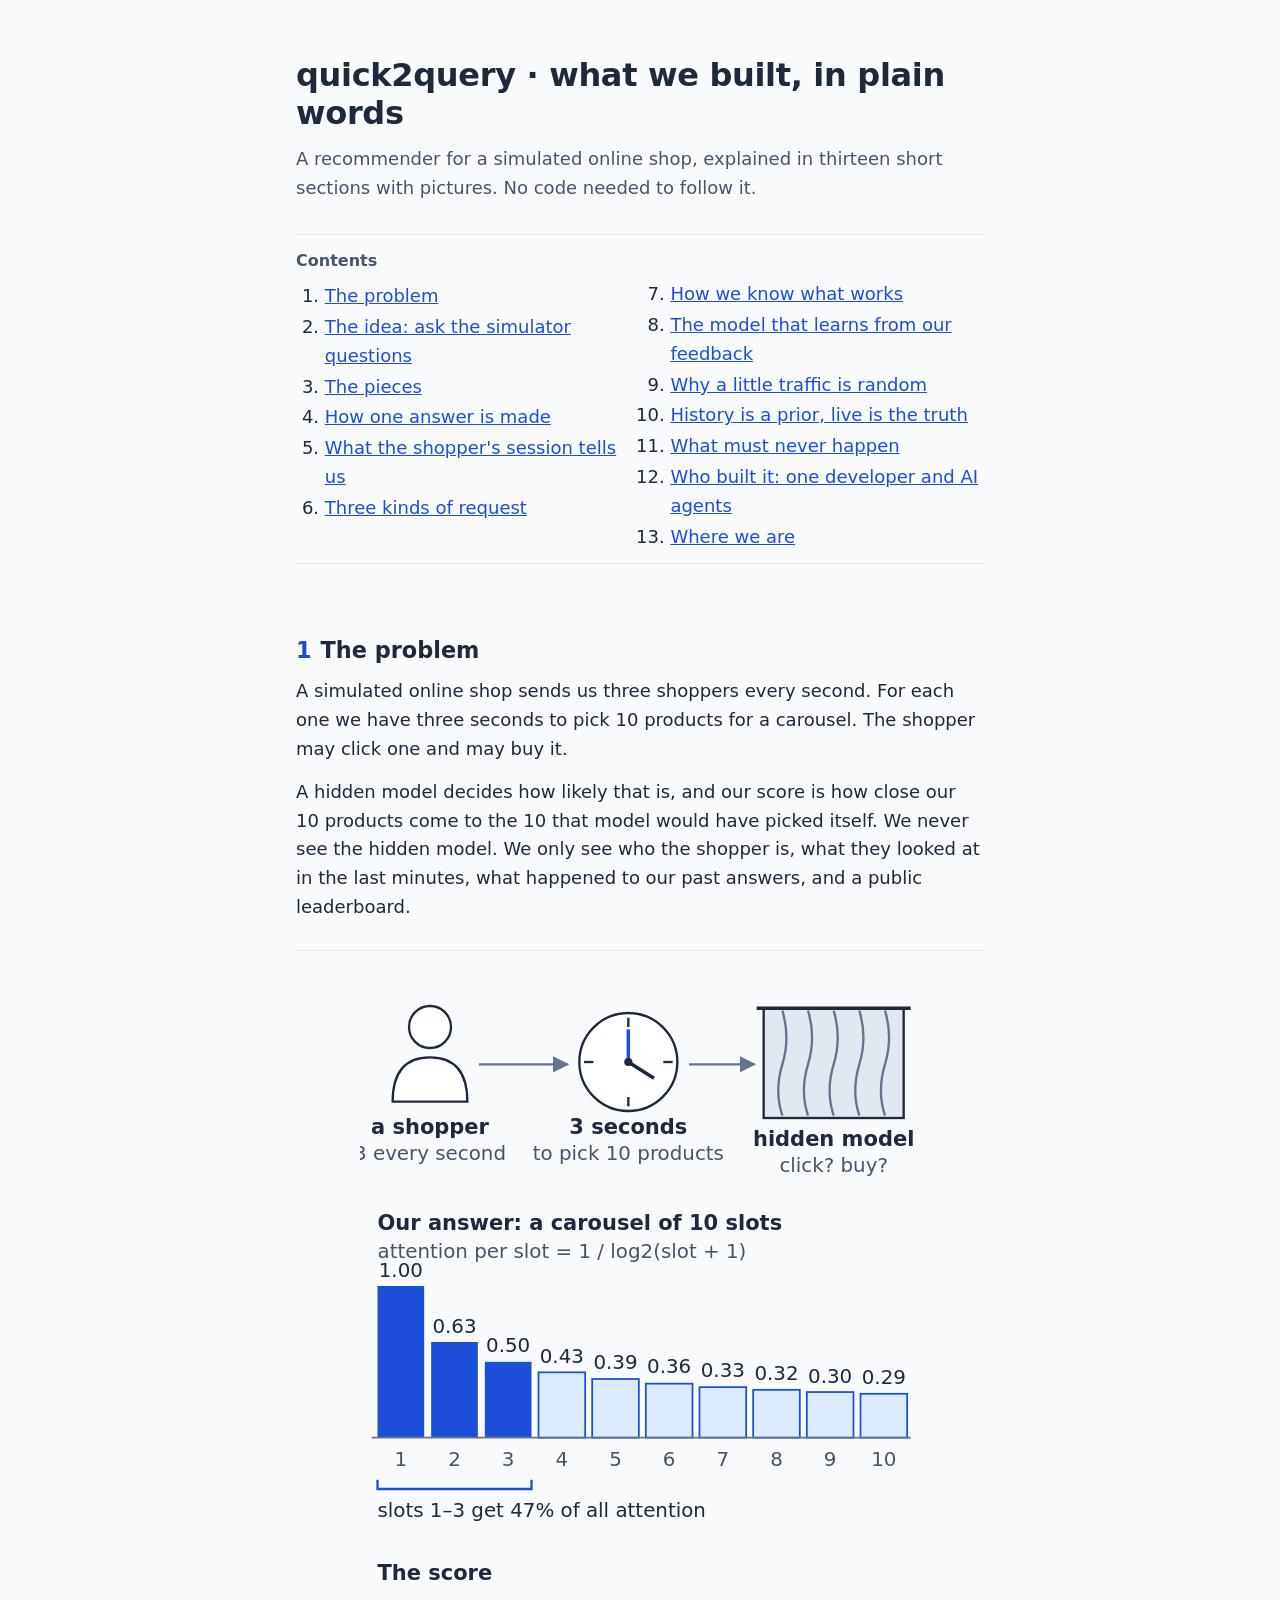
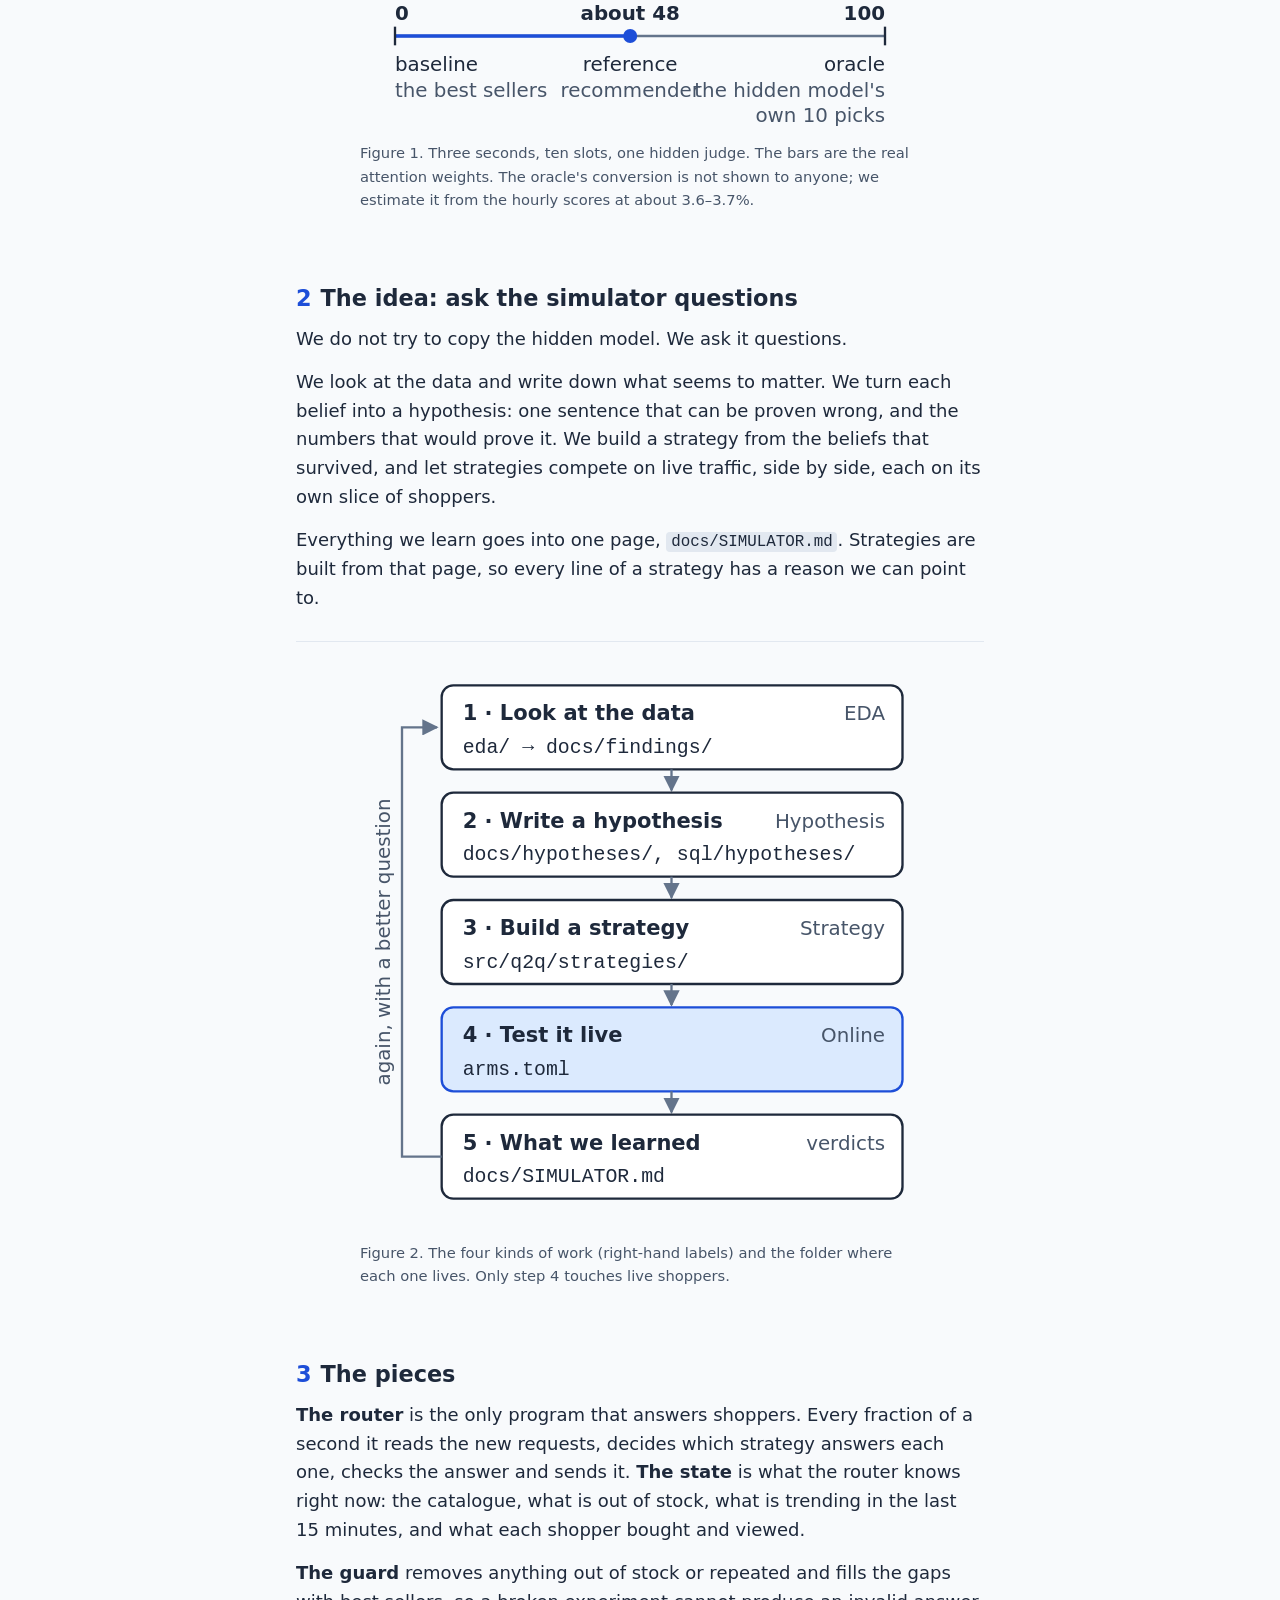
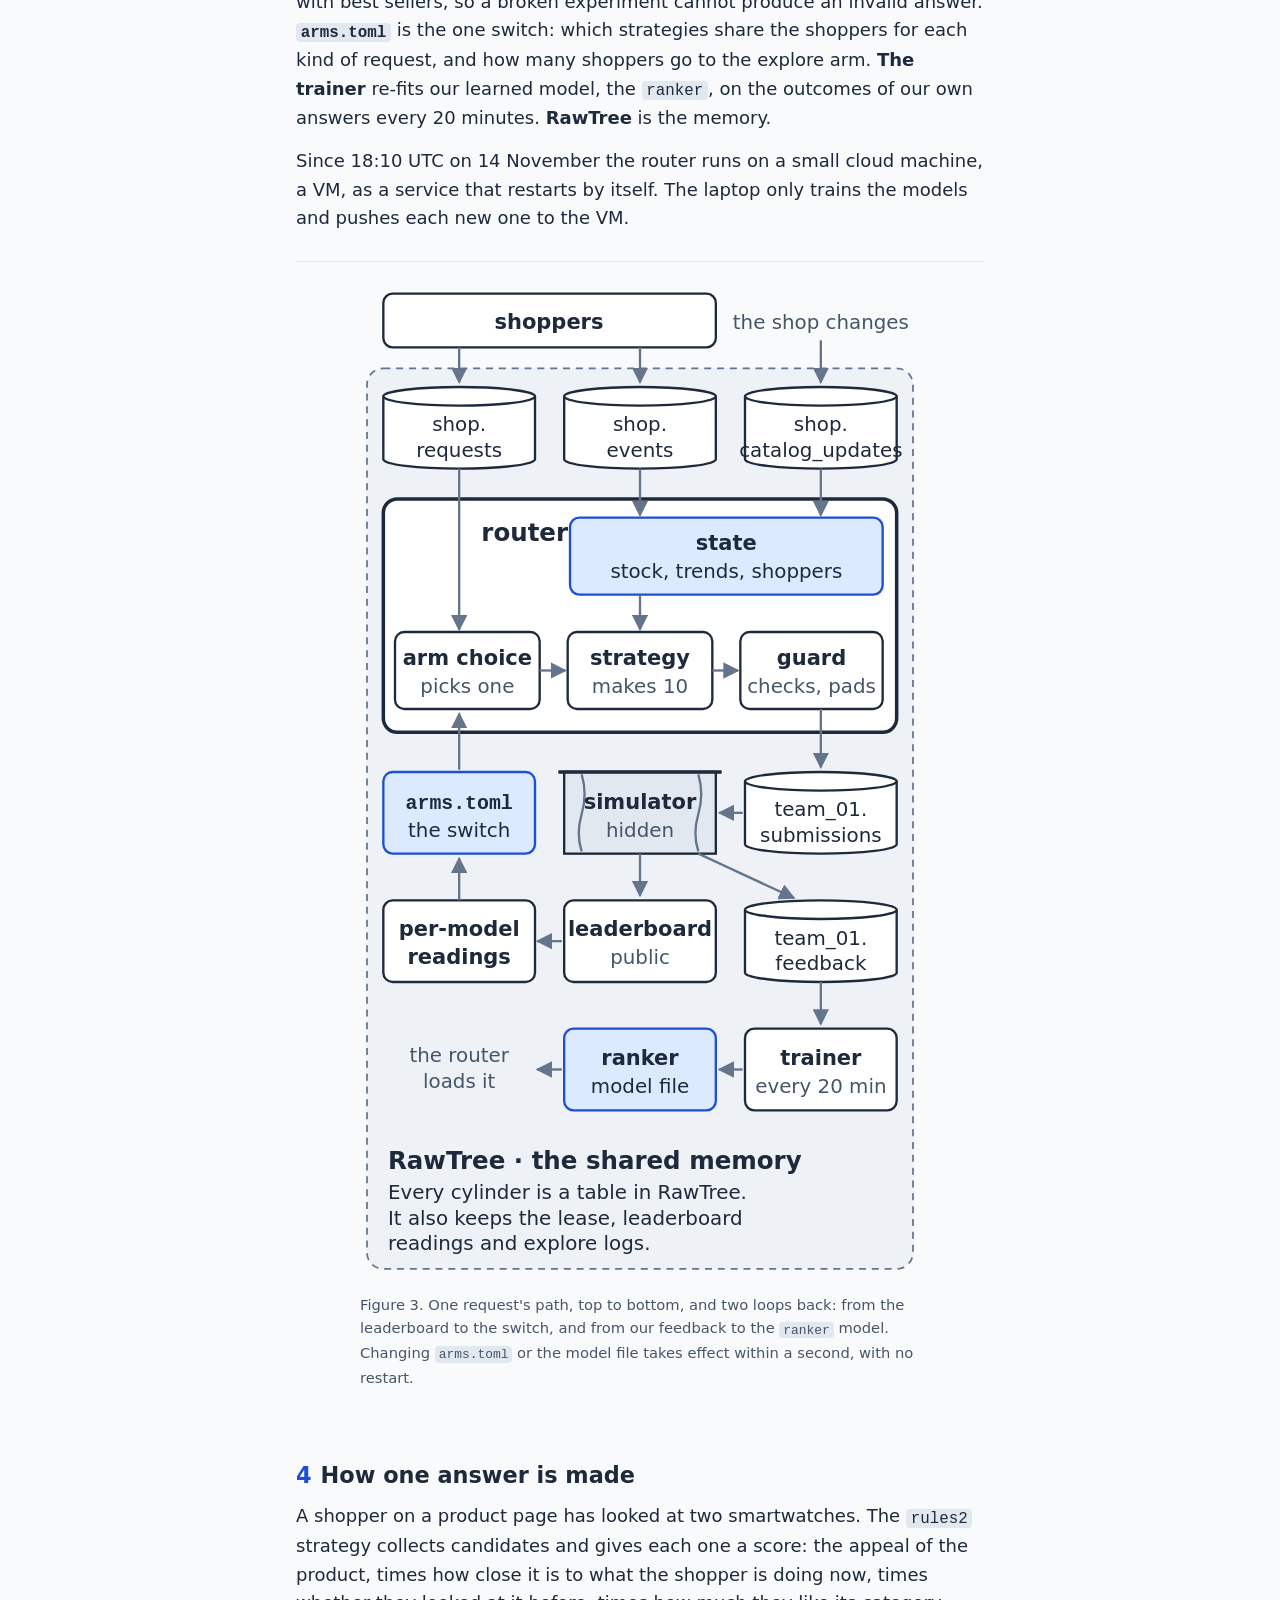
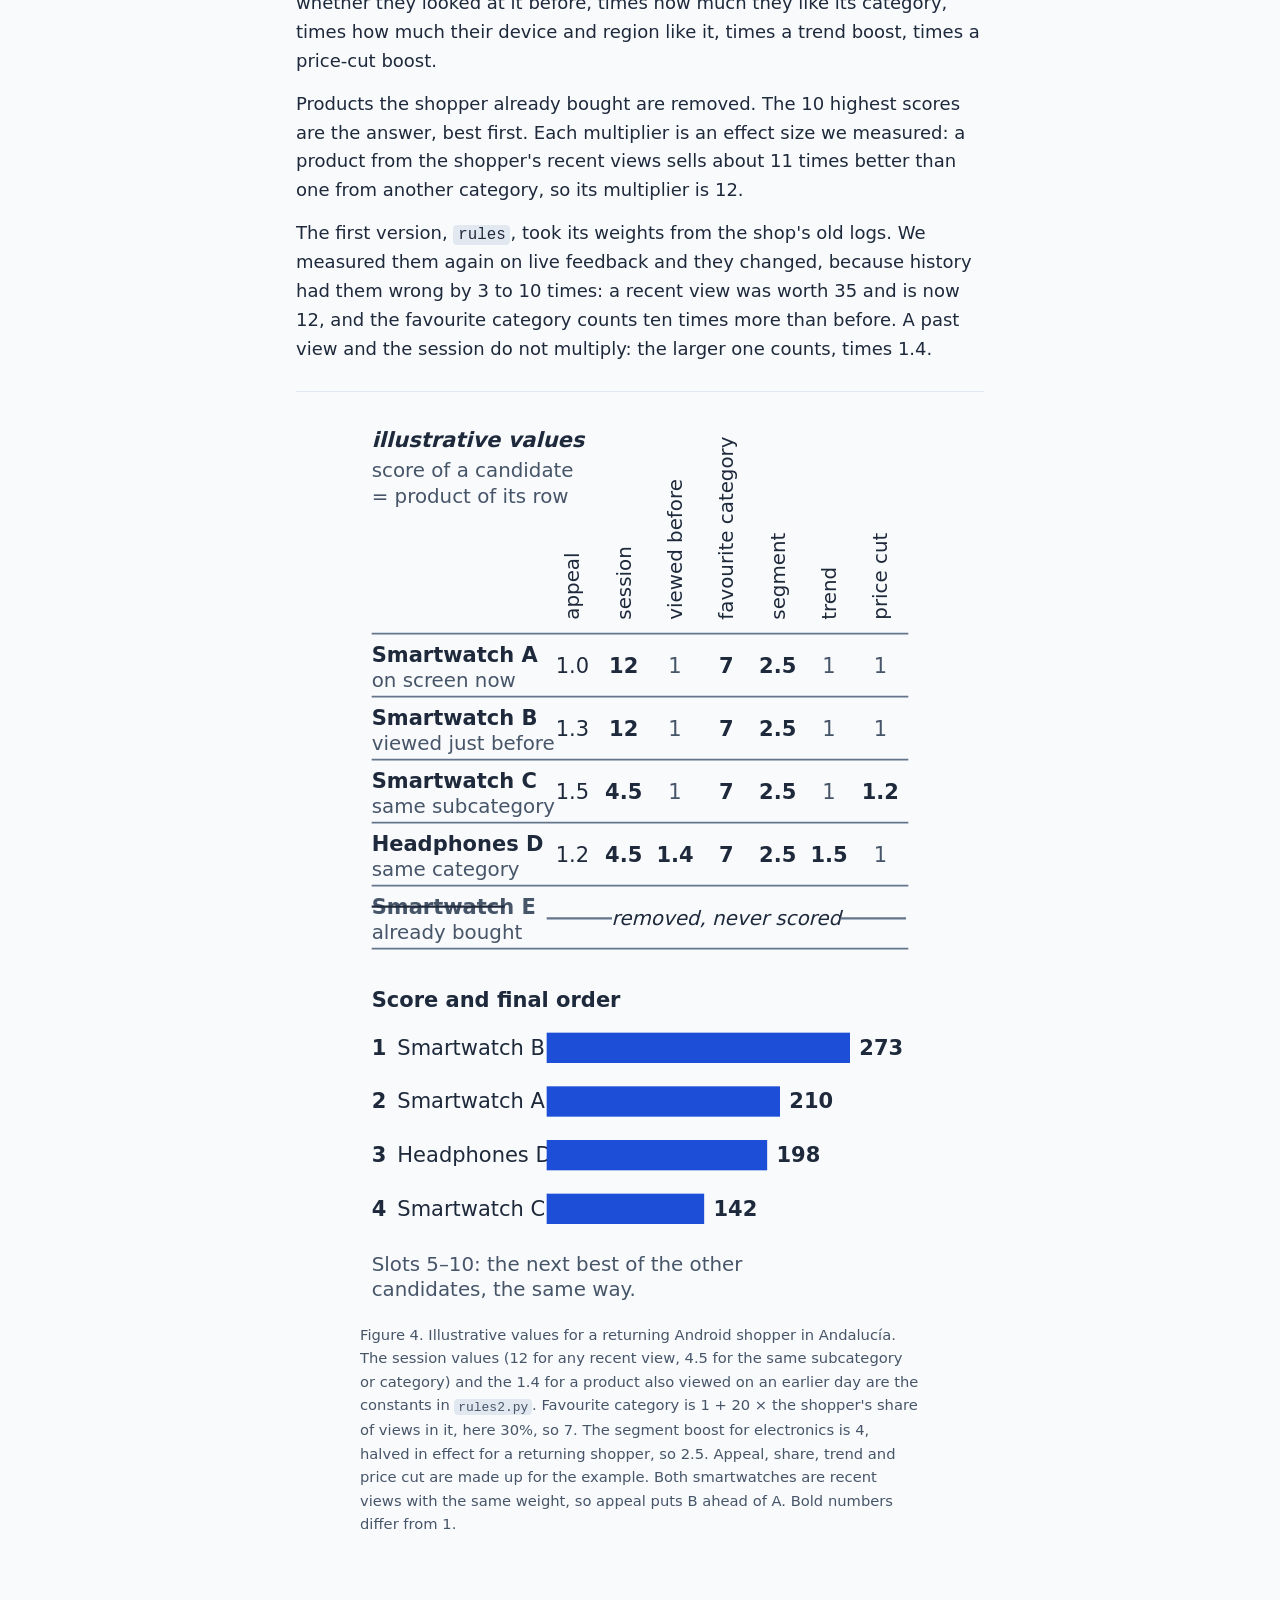
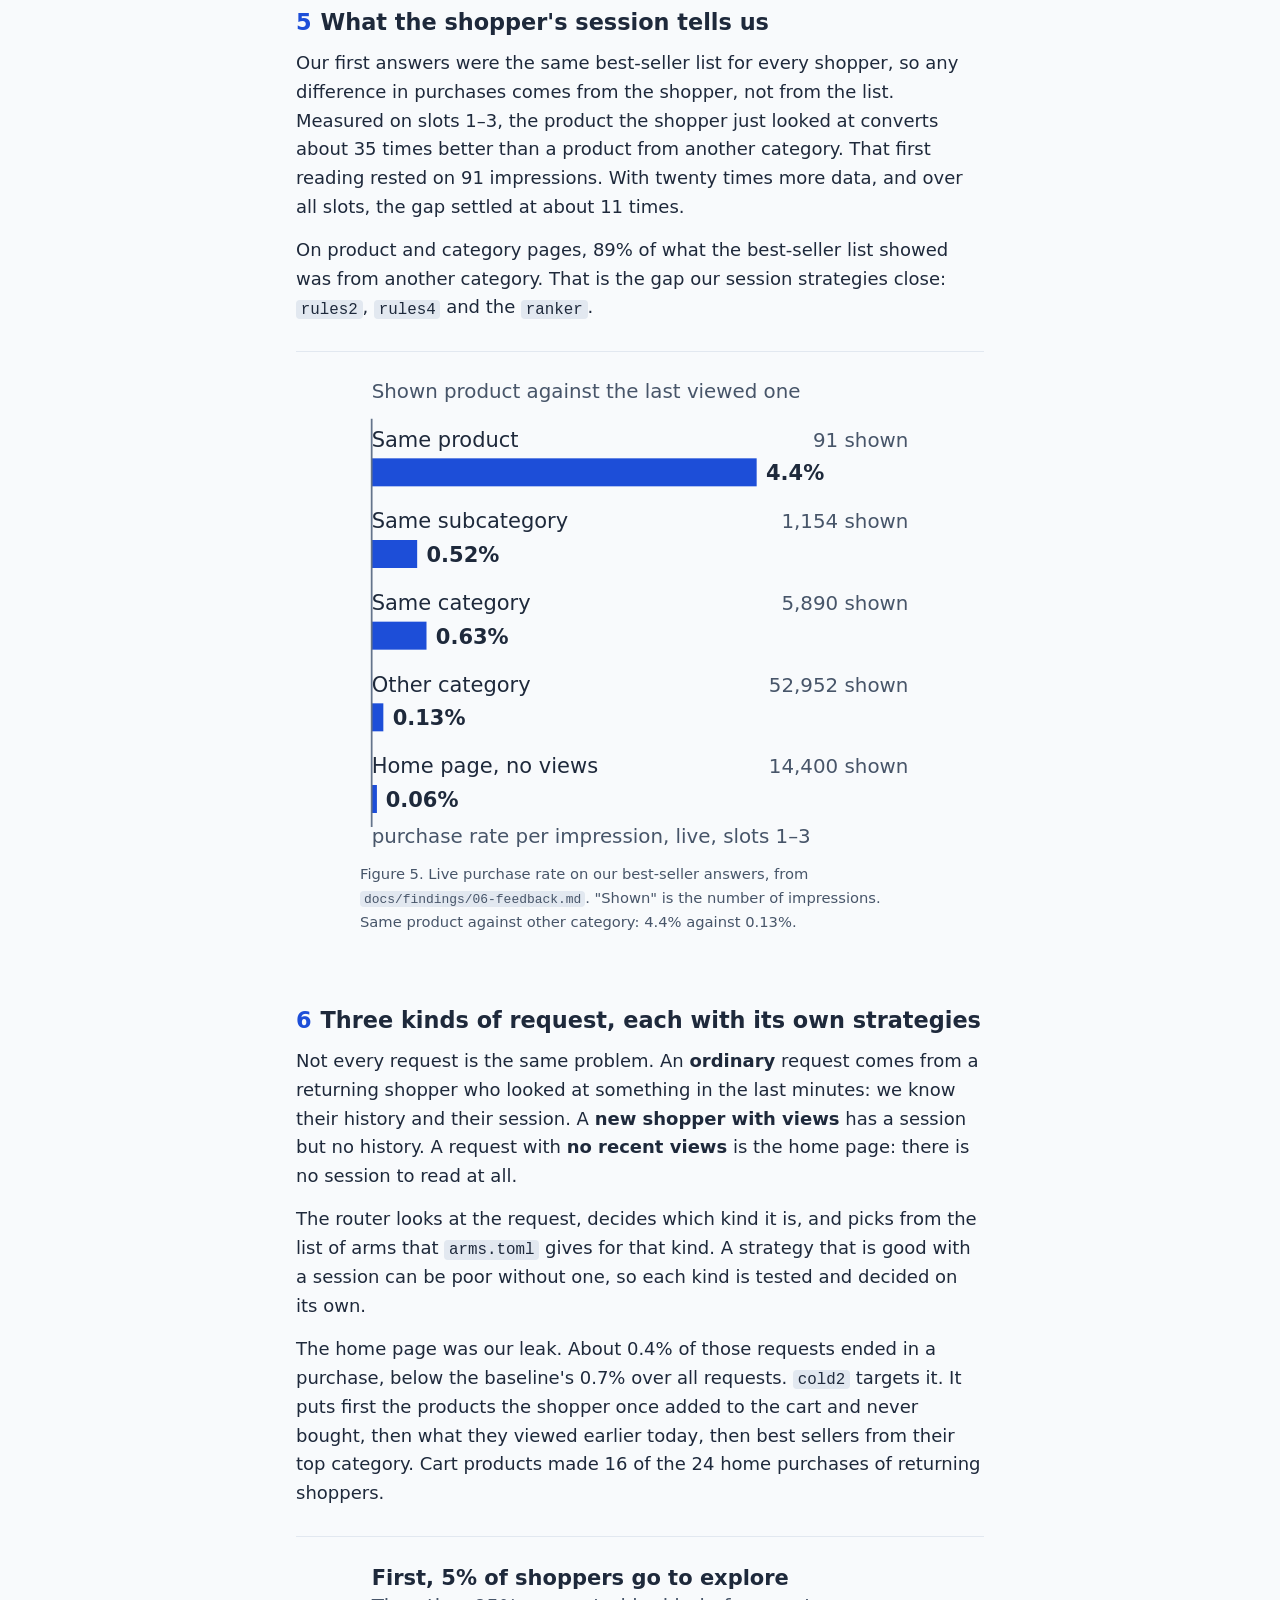
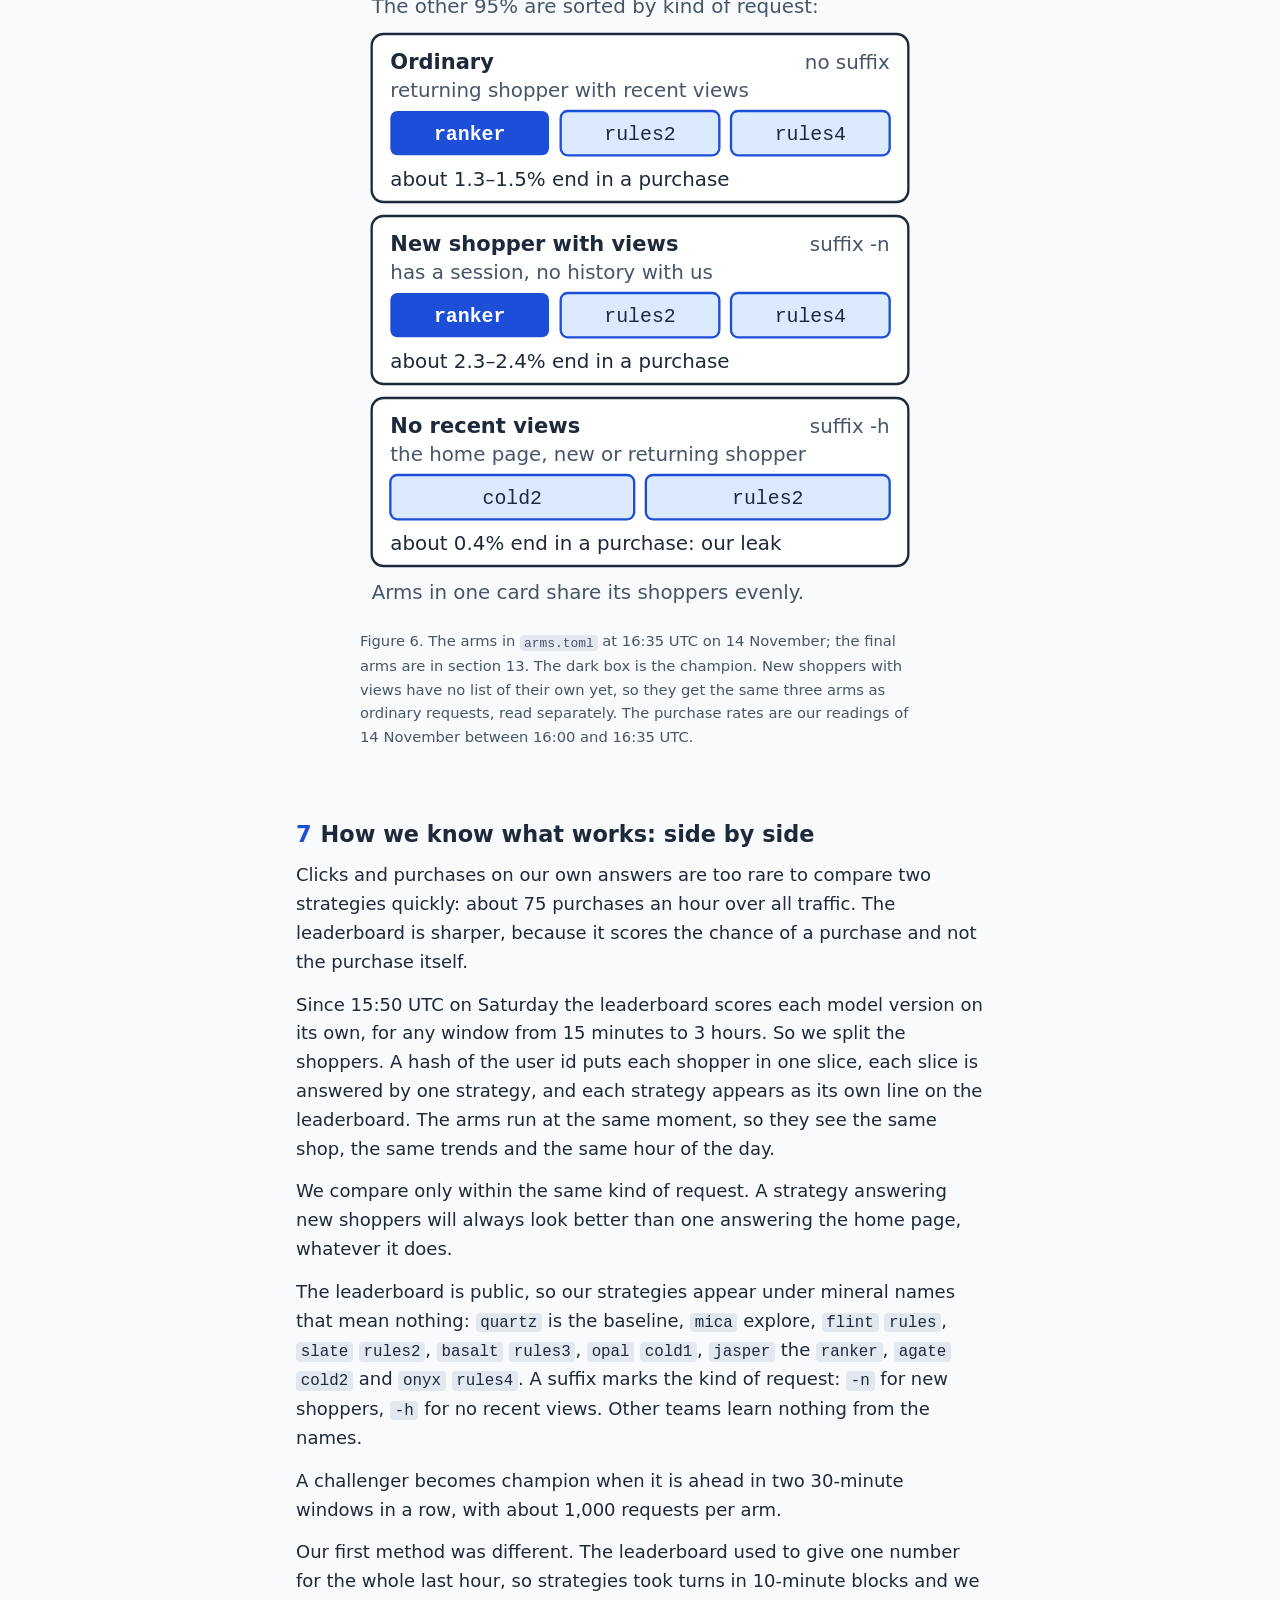
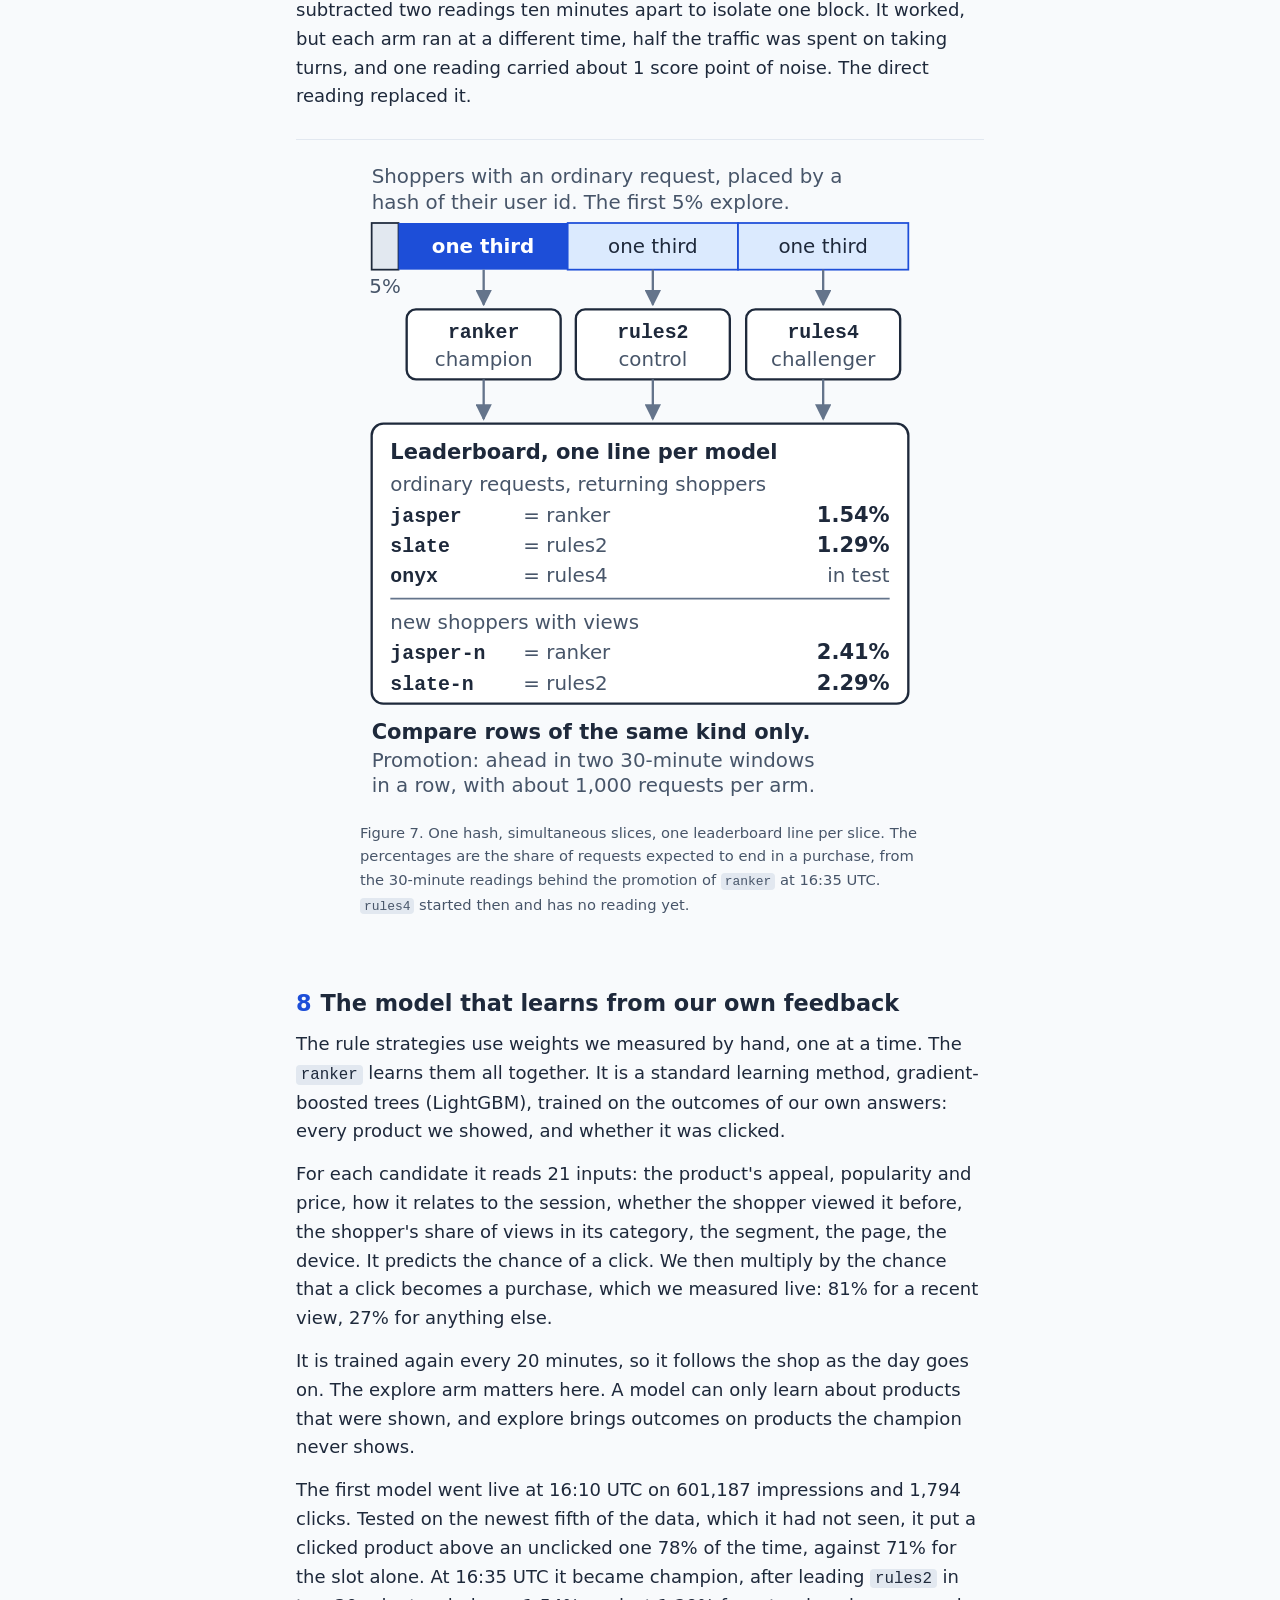
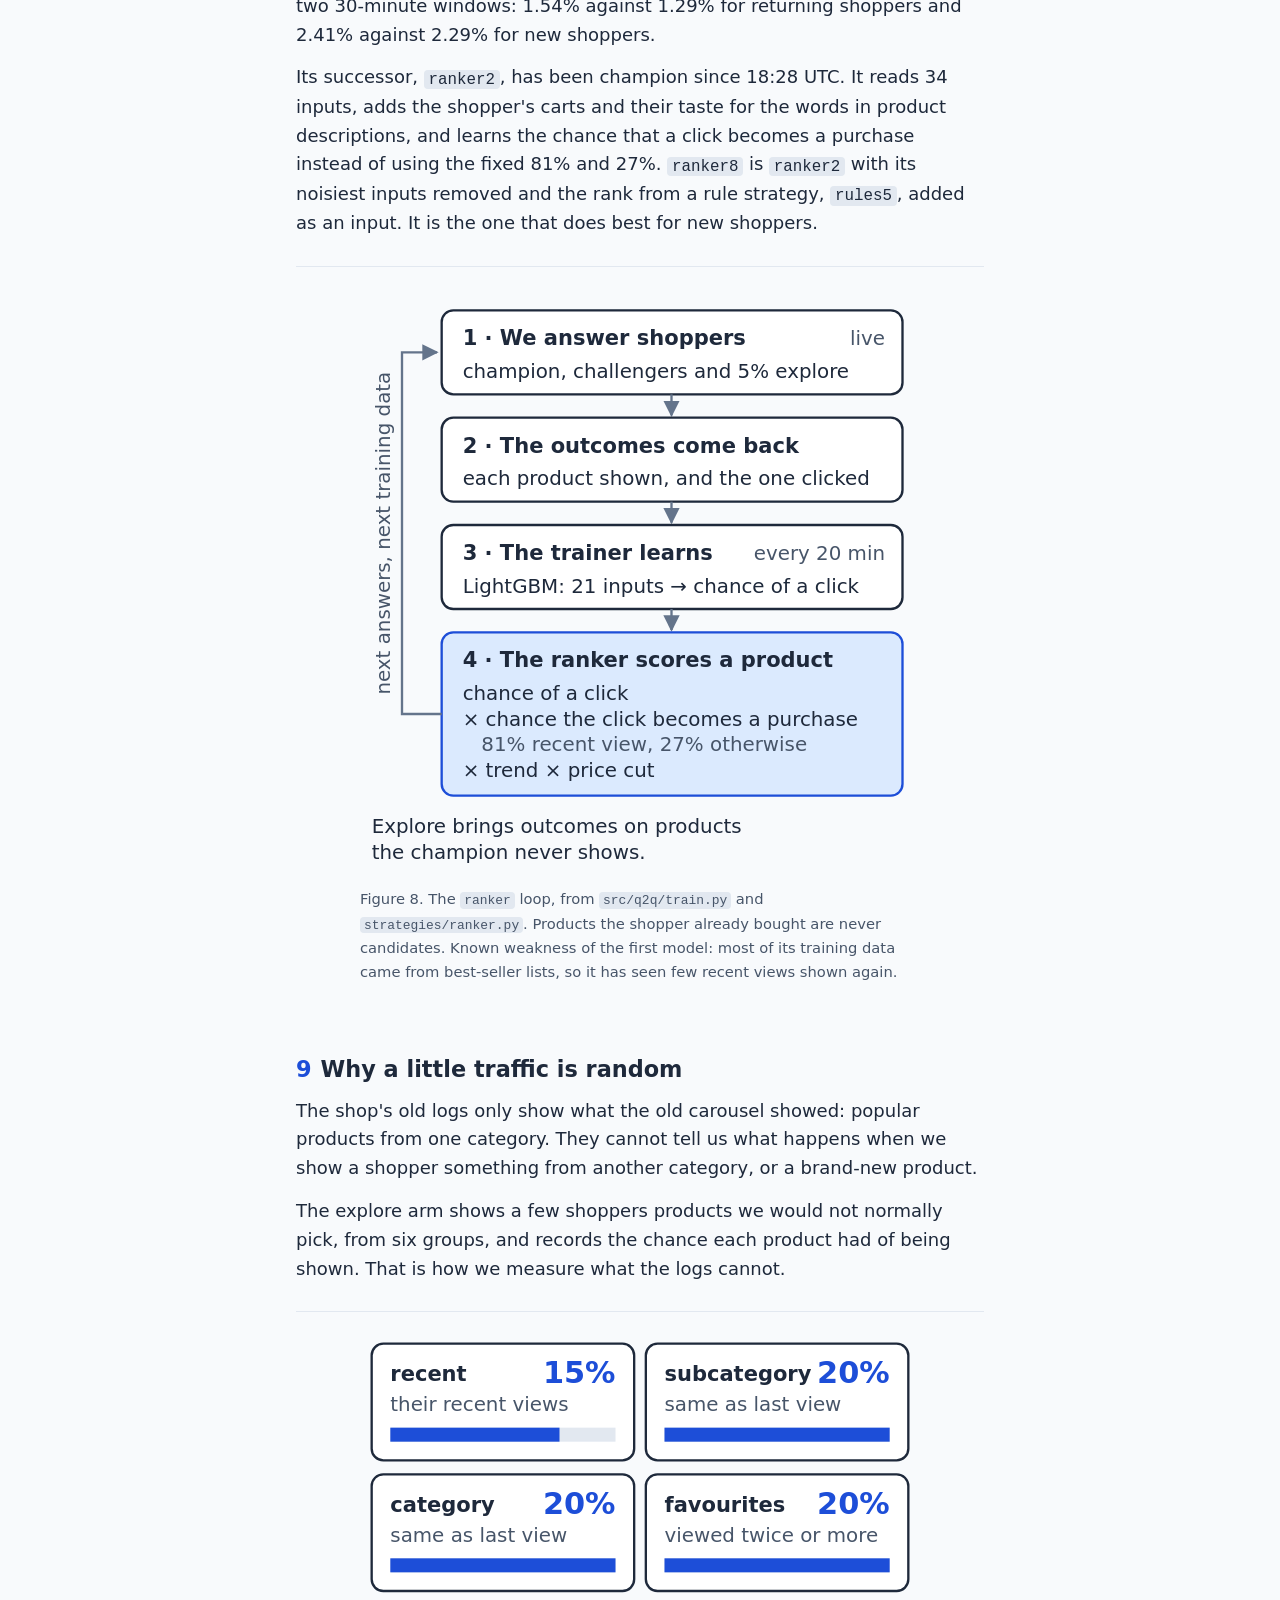
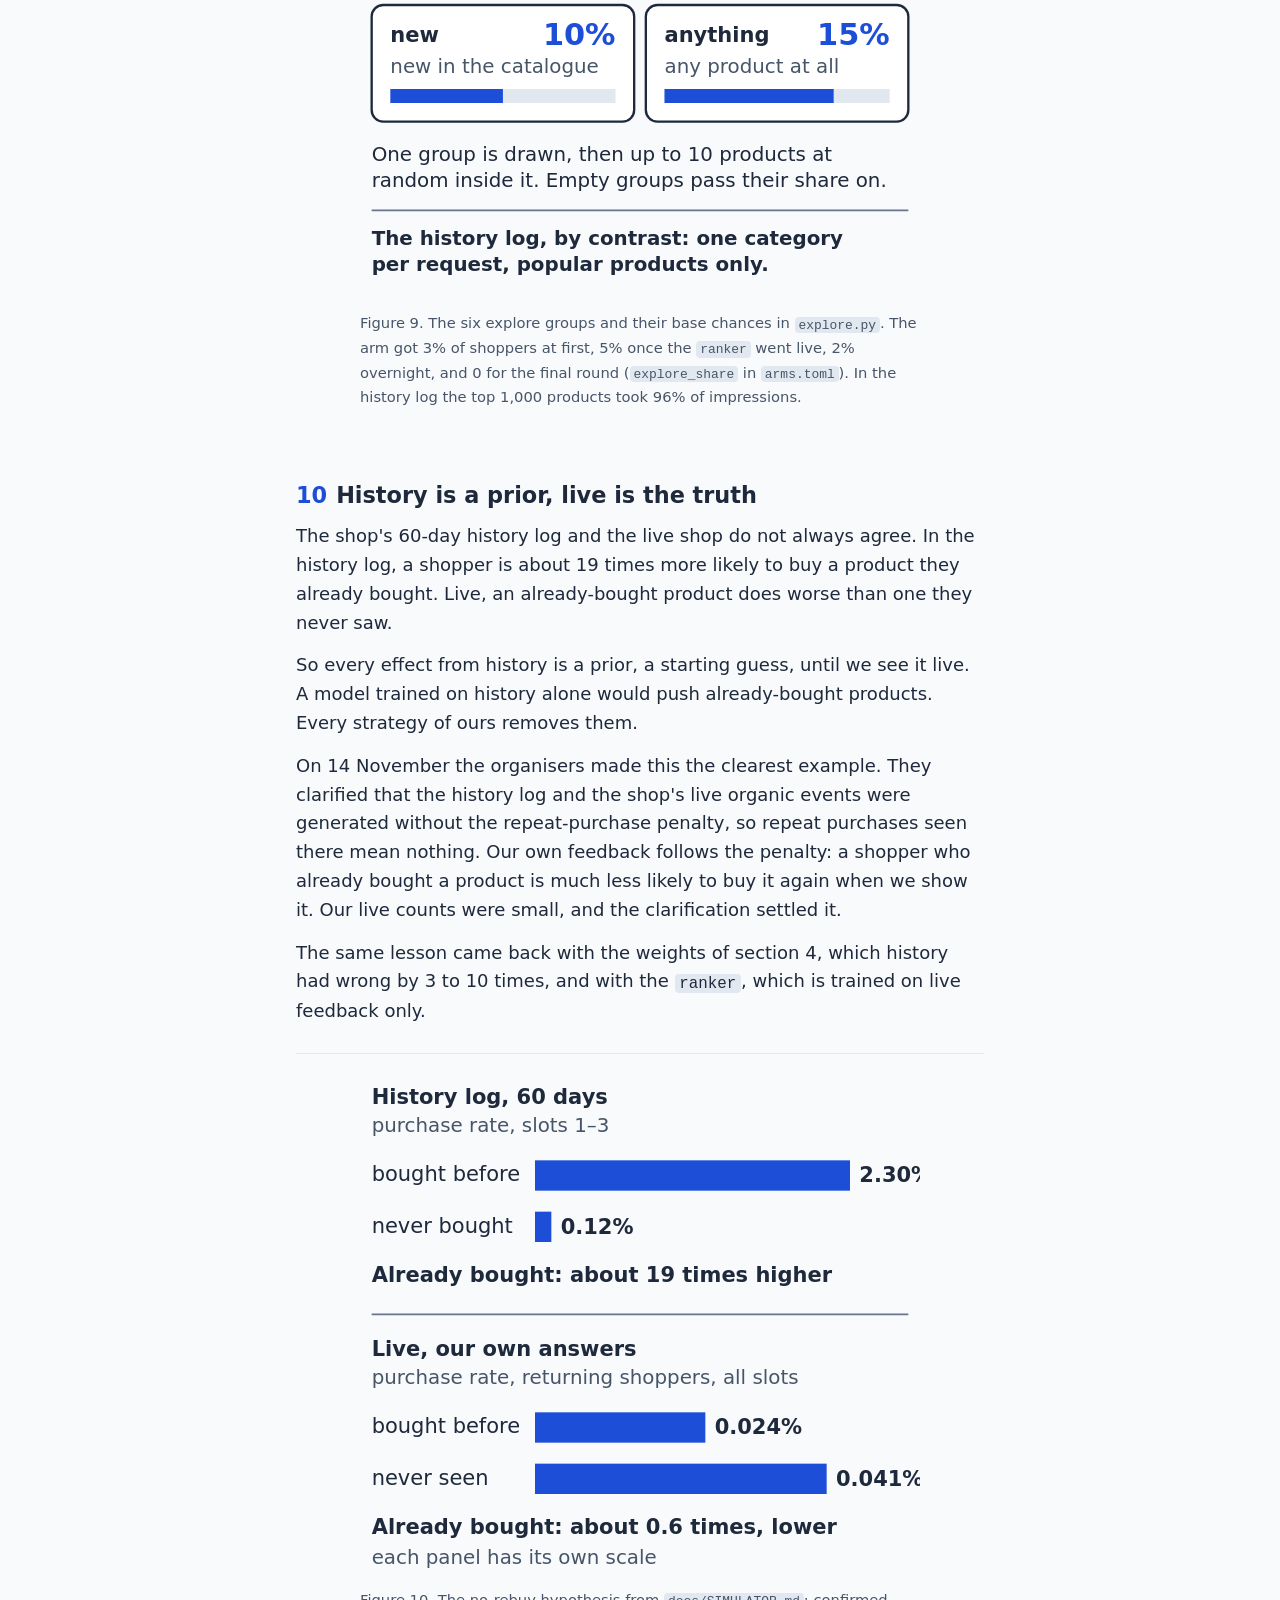
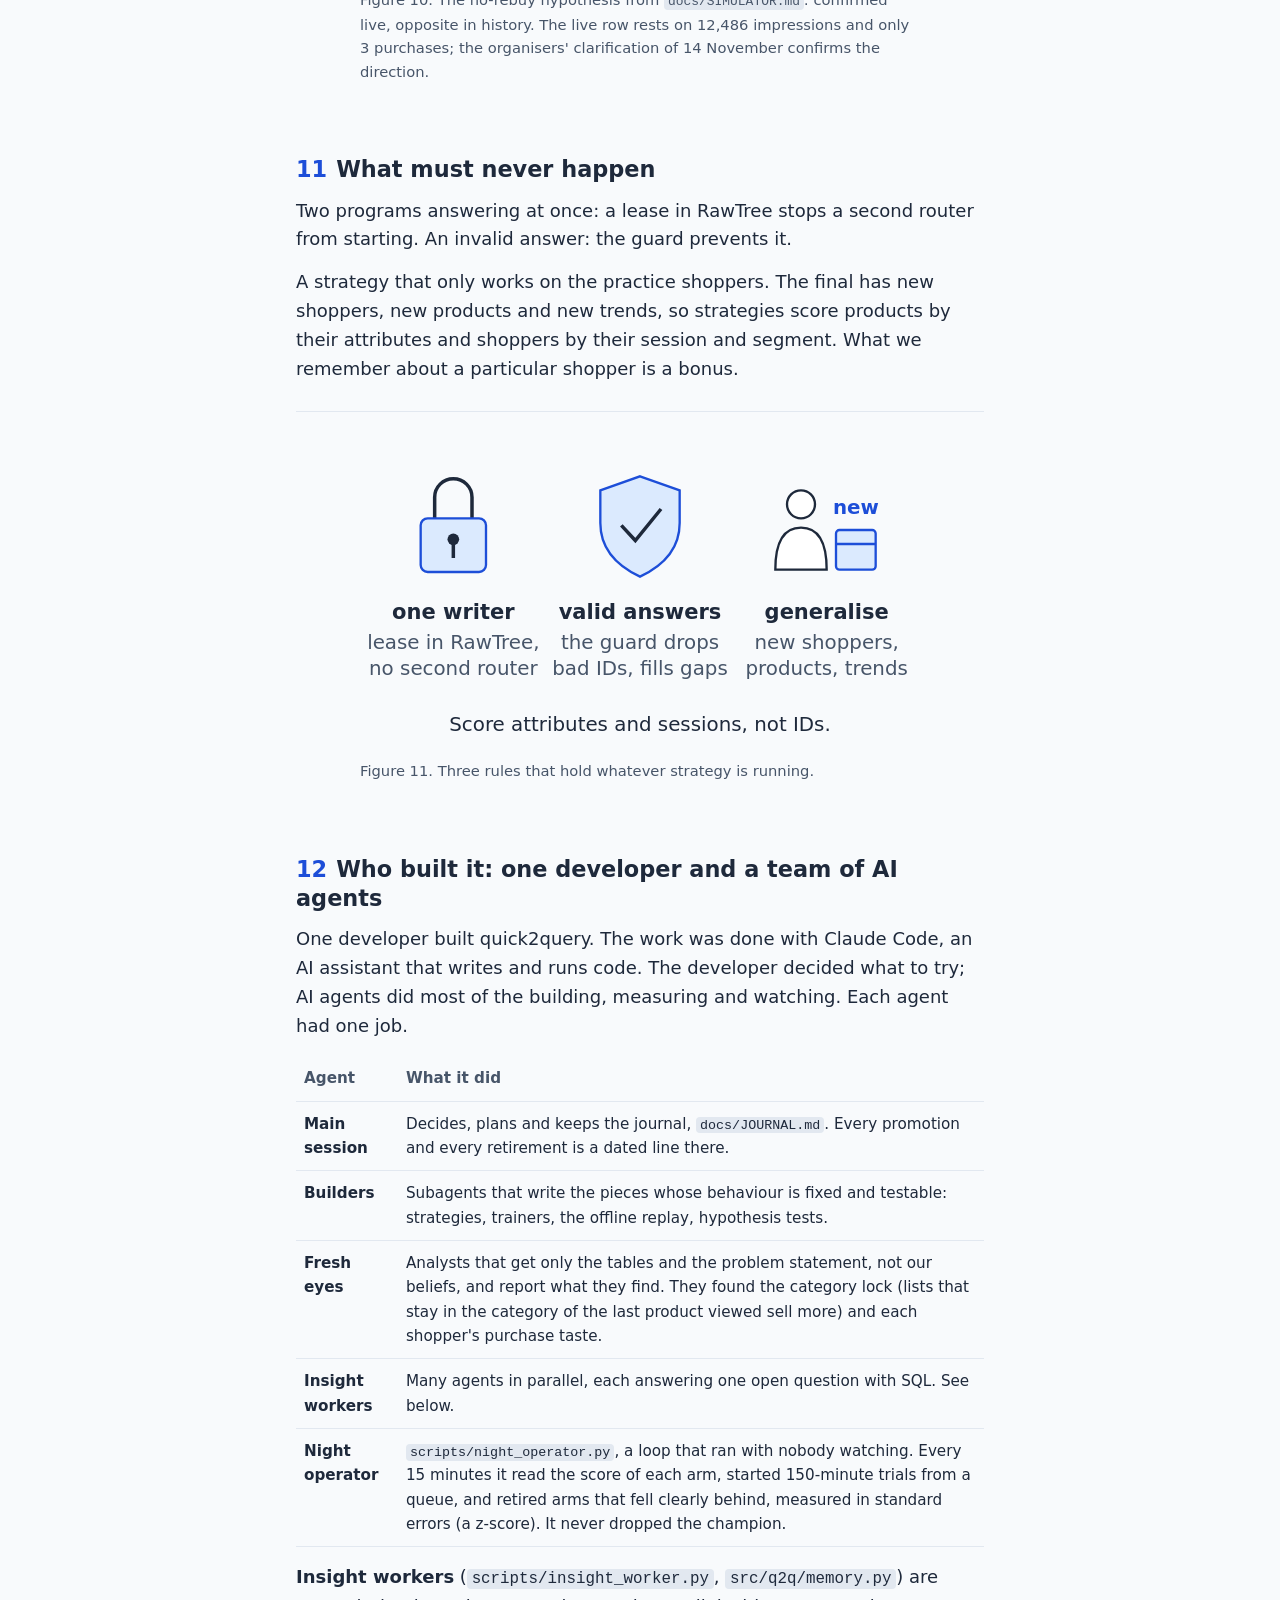
==== commit aa210539: "feat: insight loop, agents with RawTree as shared memory through MCP; explainer agents section Insig" ====
--- a/docs/explainer.html
+++ b/docs/explainer.html
@@ -85,7 +85,7 @@
 
 <header>
 <h1>quick2query · what we built, in plain words</h1>
-<p class="lede">A recommender for a simulated online shop, explained in twelve short sections with pictures. No code needed to follow it.</p>
+<p class="lede">A recommender for a simulated online shop, explained in thirteen short sections with pictures. No code needed to follow it.</p>
 
 <nav class="toc" aria-label="Contents">
 <h2>Contents</h2>
@@ -101,6 +101,7 @@
 <li><a href="#explore">Why a little traffic is random</a></li>
 <li><a href="#prior">History is a prior, live is the truth</a></li>
 <li><a href="#never">What must never happen</a></li>
+<li><a href="#agents">Who built it: one developer and AI agents</a></li>
 <li><a href="#now">Where we are</a></li>
 </ol>
 </nav>
@@ -232,6 +233,7 @@
 <h2><span class="n">3</span>The pieces</h2>
 <p><strong>The router</strong> is the only program that answers shoppers. Every fraction of a second it reads the new requests, decides which strategy answers each one, checks the answer and sends it. <strong>The state</strong> is what the router knows right now: the catalogue, what is out of stock, what is trending in the last 15 minutes, and what each shopper bought and viewed.</p>
 <p><strong>The guard</strong> removes anything out of stock or repeated and fills the gaps with best sellers, so a broken experiment cannot produce an invalid answer. <strong><code>arms.toml</code></strong> is the one switch: which strategies share the shoppers for each kind of request, and how many shoppers go to the explore arm. <strong>The trainer</strong> re-fits our learned model, the <code>ranker</code>, on the outcomes of our own answers every 20 minutes. <strong>RawTree</strong> is the memory.</p>
+<p>Since 18:10 UTC on 14 November the router runs on a small cloud machine, a VM, as a service that restarts by itself. The laptop only trains the models and pushes each new one to the VM.</p>
 <figure>
 <svg viewBox="0 0 480 856" role="img" aria-label="Architecture. Shoppers create requests and events; the shop publishes catalogue updates. The router builds its state from events and catalogue updates, chooses an arm for each request, lets the strategy pick 10 products and passes them through the guard. Answers go to team_01.submissions. The simulator scores them into the leaderboard and into team_01.feedback. The leaderboard gives one reading per model, the readings decide arms.toml, and arms.toml steers the router. The trainer reads the feedback every 20 minutes and writes a new ranker model file, which the router loads. All tables live in RawTree, the shared memory.">
 <defs><marker id="m3" viewBox="0 0 10 10" refX="9" refY="5" markerWidth="7" markerHeight="7" orient="auto-start-reverse"><path d="M0 0L10 5L0 10z" class="f-line"/></marker></defs>
@@ -440,7 +442,7 @@
 <text x="26" y="508" class="sm">about 0.4% end in a purchase: our leak</text>
 <text x="10" y="550" class="sm mu">Arms in one card share its shoppers evenly.</text>
 </svg>
-<figcaption>Figure 6. The arms in <code>arms.toml</code> now. The dark box is the champion. New shoppers with views have no list of their own yet, so they get the same three arms as ordinary requests, read separately. The purchase rates are our readings of 14 November between 16:00 and 16:35 UTC.</figcaption>
+<figcaption>Figure 6. The arms in <code>arms.toml</code> at 16:35 UTC on 14 November; the final arms are in section 13. The dark box is the champion. New shoppers with views have no list of their own yet, so they get the same three arms as ordinary requests, read separately. The purchase rates are our readings of 14 November between 16:00 and 16:35 UTC.</figcaption>
 </figure>
 </section>
 
@@ -504,6 +506,7 @@
 <p>For each candidate it reads 21 inputs: the product's appeal, popularity and price, how it relates to the session, whether the shopper viewed it before, the shopper's share of views in its category, the segment, the page, the device. It predicts the chance of a click. We then multiply by the chance that a click becomes a purchase, which we measured live: 81% for a recent view, 27% for anything else.</p>
 <p>It is trained again every 20 minutes, so it follows the shop as the day goes on. The explore arm matters here. A model can only learn about products that were shown, and explore brings outcomes on products the champion never shows.</p>
 <p>The first model went live at 16:10 UTC on 601,187 impressions and 1,794 clicks. Tested on the newest fifth of the data, which it had not seen, it put a clicked product above an unclicked one 78% of the time, against 71% for the slot alone. At 16:35 UTC it became champion, after leading <code>rules2</code> in two 30-minute windows: 1.54% against 1.29% for returning shoppers and 2.41% against 2.29% for new shoppers.</p>
+<p>Its successor, <code>ranker2</code>, has been champion since 18:28 UTC. It reads 34 inputs, adds the shopper's carts and their taste for the words in product descriptions, and learns the chance that a click becomes a purchase instead of using the fixed 81% and 27%. <code>ranker8</code> is <code>ranker2</code> with its noisiest inputs removed and the rank from a rule strategy, <code>rules5</code>, added as an input. It is the one that does best for new shoppers.</p>
 <figure>
 <svg viewBox="0 0 480 504" role="img" aria-label="A loop of four steps. One, we answer shoppers with the champion, the challengers and 5 percent explore. Two, the outcomes come back: each product shown and the one clicked. Three, the trainer, LightGBM with 21 inputs, learns the chance of a click every 20 minutes. Four, the ranker scores candidates as the chance of a click, times the chance the click becomes a purchase, 81 percent for a recent view and 27 percent otherwise, times trend and price cut. Its answers become the next training data.">
 <defs><marker id="m8" viewBox="0 0 10 10" refX="9" refY="5" markerWidth="7" markerHeight="7" orient="auto-start-reverse"><path d="M0 0L10 5L0 10z" class="f-line"/></marker></defs>
@@ -573,7 +576,7 @@
 <text x="10" y="440" class="sm b">The history log, by contrast: one category</text>
 <text x="10" y="462" class="sm b">per request, popular products only.</text>
 </svg>
-<figcaption>Figure 9. The six explore groups and their base chances in <code>explore.py</code>. The arm gets 5% of shoppers today (<code>explore_share</code> in <code>arms.toml</code>), raised from 3% when the <code>ranker</code> went live. In the history log the top 1,000 products took 96% of impressions.</figcaption>
+<figcaption>Figure 9. The six explore groups and their base chances in <code>explore.py</code>. The arm got 3% of shoppers at first, 5% once the <code>ranker</code> went live, 2% overnight, and 0 for the final round (<code>explore_share</code> in <code>arms.toml</code>). In the history log the top 1,000 products took 96% of impressions.</figcaption>
 </figure>
 </section>
 
@@ -643,12 +646,88 @@
 </section>
 
 <!-- 12 -->
+<section id="agents">
+<h2><span class="n">12</span>Who built it: one developer and a team of AI agents</h2>
+<p>One developer built quick2query. The work was done with Claude Code, an AI assistant that writes and runs code. The developer decided what to try; AI agents did most of the building, measuring and watching. Each agent had one job.</p>
+<table>
+<thead><tr><th scope="col">Agent</th><th scope="col">What it did</th></tr></thead>
+<tbody>
+<tr><td><strong>Main session</strong></td><td>Decides, plans and keeps the journal, <code>docs/JOURNAL.md</code>. Every promotion and every retirement is a dated line there.</td></tr>
+<tr><td><strong>Builders</strong></td><td>Subagents that write the pieces whose behaviour is fixed and testable: strategies, trainers, the offline replay, hypothesis tests.</td></tr>
+<tr><td><strong>Fresh eyes</strong></td><td>Analysts that get only the tables and the problem statement, not our beliefs, and report what they find. They found the category lock (lists that stay in the category of the last product viewed sell more) and each shopper's purchase taste.</td></tr>
+<tr><td><strong>Insight workers</strong></td><td>Many agents in parallel, each answering one open question with SQL. See below.</td></tr>
+<tr><td><strong>Night operator</strong></td><td><code>scripts/night_operator.py</code>, a loop that ran with nobody watching. Every 15 minutes it read the score of each arm, started 150-minute trials from a queue, and retired arms that fell clearly behind, measured in standard errors (a z-score). It never dropped the champion.</td></tr>
+</tbody>
+</table>
+<p><strong>Insight workers</strong> (<code>scripts/insight_worker.py</code>, <code>src/q2q/memory.py</code>) are several Claude Code agents that run in parallel with no one at the keyboard. Each one claims an open question, stored as a row in <code>team_01.scratch</code>. It answers it only by running read-only SQL in RawTree, through the RawTree MCP server, the connector that lets an agent query RawTree directly. It writes its finding and a verdict back as a row, and adds its follow-up questions as new rows.</p>
+<p>The claim makes it safe to run many workers on many machines: a question goes to whoever claimed it first. The memory is RawTree rows, so every agent and the developer see the same questions and answers. The 26 past hypotheses (<code>docs/hypotheses/</code>) are loaded into the same memory, marked as a backfill.</p>
+<figure>
+<svg viewBox="0 0 480 486" role="img" aria-label="The loop the agents run. One, a question, stored as a row in team_01.scratch. Two, SQL in RawTree, read-only, run by an insight worker. Three, a strategy file in src/q2q/strategies, written by a builder. Four, a live arm on a hash share of shoppers, set in arms.toml. Five, a verdict from our feedback and the leaderboard. The next question is queued as a new row and the loop starts again.">
+<defs><marker id="m12" viewBox="0 0 10 10" refX="9" refY="5" markerWidth="7" markerHeight="7" orient="auto-start-reverse"><path d="M0 0L10 5L0 10z" class="f-line"/></marker></defs>
+<rect x="70" y="20" width="395" height="72" rx="10" class="f-paper s-fg w2"/>
+<text x="88" y="50" class="b">1 · A question</text><text x="450" y="50" class="end sm mu">memory</text>
+<text x="88" y="78" class="sm">a row in <tspan class="mono">team_01.scratch</tspan></text>
+<line x1="267" y1="92" x2="267" y2="110" class="s-line w2" marker-end="url(#m12)"/>
+<rect x="70" y="112" width="395" height="72" rx="10" class="f-paper s-fg w2"/>
+<text x="88" y="142" class="b">2 · SQL in RawTree</text><text x="450" y="142" class="end sm mu">insight worker</text>
+<text x="88" y="170" class="sm">read-only, through the MCP server</text>
+<line x1="267" y1="184" x2="267" y2="202" class="s-line w2" marker-end="url(#m12)"/>
+<rect x="70" y="204" width="395" height="72" rx="10" class="f-paper s-fg w2"/>
+<text x="88" y="234" class="b">3 · A strategy file</text><text x="450" y="234" class="end sm mu">builder</text>
+<text x="88" y="262" class="mono">src/q2q/strategies/</text>
+<line x1="267" y1="276" x2="267" y2="294" class="s-line w2" marker-end="url(#m12)"/>
+<rect x="70" y="296" width="395" height="72" rx="10" class="f-acs s-ac w2"/>
+<text x="88" y="326" class="b">4 · A live arm</text><text x="450" y="326" class="end sm mu">online</text>
+<text x="88" y="354" class="sm">a hash share of shoppers, <tspan class="mono">arms.toml</tspan></text>
+<line x1="267" y1="368" x2="267" y2="386" class="s-line w2" marker-end="url(#m12)"/>
+<rect x="70" y="388" width="395" height="72" rx="10" class="f-paper s-fg w2"/>
+<text x="88" y="418" class="b">5 · A verdict</text><text x="450" y="418" class="end sm mu">operator</text>
+<text x="88" y="446" class="sm">from our feedback and the leaderboard</text>
+<path d="M70 424 H36 V56 H66" class="f-none s-line w2" marker-end="url(#m12)"/>
+<text x="26" y="240" class="mid sm mu" transform="rotate(-90 26 240)">the next question, as a new row</text>
+</svg>
+<figcaption>Figure 12. The same loop as Figure 2, now run by agents. The right-hand labels say who does each step. Steps 1 and 2 only read RawTree; step 4 is the only one that touches live shoppers.</figcaption>
+</figure>
+<p>Three real findings from the insight workers on the morning of 15 November, in their own numbers:</p>
+<table>
+<thead><tr><th scope="col">Question</th><th scope="col">What the worker found</th><th scope="col">Verdict</th></tr></thead>
+<tbody>
+<tr><td>Do price changes move a product's purchases per view?</td><td>In the hour after a price cut, purchases per view rose from 6.09% to 6.46% (1,198 cuts). After a raise they fell from 4.72% to 4.10% (3,793 raises), and views fell 15%. 8 MCP calls.</td><td>supported</td></tr>
+<tr><td>How many products in today's events are missing from the catalogue?</td><td>600 of the 5,600 products seen today are not in <code>shop.catalog</code>. They are products added during the event, announced in <code>shop.catalog_updates</code>, and take 10.02% of today's purchases. 4 MCP calls.</td><td>supported</td></tr>
+<tr><td>Is the page that converts best also the one that earns most?</td><td>Product pages convert best (1.82%), but category pages earn slightly more per request (EUR 0.7875 against 0.7818), because their orders are larger. In effect a tie. 6 MCP calls.</td><td>rejected</td></tr>
+</tbody>
+</table>
+<figure>
+<svg viewBox="0 0 480 364" role="img" aria-label="The project in numbers: 1 developer, 2,314 tool calls, 42 subagents, 31 strategy files, 26 hypothesis files, 30 SQL files, 61 journal entries, 32 insight rows of which 6 live and 26 backfill, and 28 RawTree MCP calls by the insight workers.">
+<g class="f-paper s-fg w2">
+<rect x="10" y="10" width="146" height="108" rx="10"/><rect x="167" y="10" width="146" height="108" rx="10"/><rect x="324" y="10" width="146" height="108" rx="10"/>
+<rect x="10" y="128" width="146" height="108" rx="10"/><rect x="167" y="128" width="146" height="108" rx="10"/><rect x="324" y="128" width="146" height="108" rx="10"/>
+<rect x="10" y="246" width="146" height="108" rx="10"/><rect x="167" y="246" width="146" height="108" rx="10"/><rect x="324" y="246" width="146" height="108" rx="10"/>
+</g>
+<text x="24" y="54" class="big ac">1</text><text x="24" y="82" class="sm b">developer</text><text x="24" y="104" class="sm mu">who decides</text>
+<text x="181" y="54" class="big ac">2,314</text><text x="181" y="82" class="sm b">tool calls</text><text x="181" y="104" class="sm mu">in Claude Code</text>
+<text x="338" y="54" class="big ac">42</text><text x="338" y="82" class="sm b">subagents</text><text x="338" y="104" class="sm mu">one job each</text>
+<text x="24" y="172" class="big ac">31</text><text x="24" y="200" class="sm b">strategy files</text><text x="24" y="222" class="sm mu">one idea each</text>
+<text x="181" y="172" class="big ac">26</text><text x="181" y="200" class="sm b">hypotheses</text><text x="181" y="222" class="sm mu">each a verdict</text>
+<text x="338" y="172" class="big ac">30</text><text x="338" y="200" class="sm b">SQL files</text><text x="338" y="222" class="sm mu">run in RawTree</text>
+<text x="24" y="290" class="big ac">61</text><text x="24" y="318" class="sm b">journal entries</text><text x="24" y="340" class="sm mu">dated decisions</text>
+<text x="181" y="290" class="big ac">32</text><text x="181" y="318" class="sm b">insight rows</text><text x="181" y="340" class="sm mu">6 live, 26 backfill</text>
+<text x="338" y="290" class="big ac">28</text><text x="338" y="318" class="sm b">MCP calls</text><text x="338" y="340" class="sm mu">by the workers</text>
+</svg>
+<figcaption>The project in numbers, from <code>site/stats.json</code> at 08:46 UTC on 15 November. MCP calls are the RawTree queries the live insight workers ran.</figcaption>
+</figure>
+<p><strong>Why this goes beyond one shop.</strong> Any stream whose data drifts needs the same loop: device telemetry, logs, prices. Watch the stream, ask a question, test the answer on a small share, adapt. Only the SQL and the strategy files change.</p>
+</section>
+
+<!-- 13 -->
 <section id="now">
-<h2><span class="n">12</span>Where we are</h2>
-<p>The dated decisions from <code>docs/JOURNAL.md</code>, Saturday 14 November, times in UTC. Today <code>ranker</code> is champion and 5% of shoppers go to the explore arm. Requests with recent views are shared in thirds by <code>ranker</code>, <code>rules2</code> and <code>rules4</code>. Requests with no recent views are shared in halves by <code>cold2</code> and <code>rules2</code>.</p>
+<h2><span class="n">13</span>Where we are</h2>
+<p>The dated decisions from <code>docs/JOURNAL.md</code>, times in UTC. The final arms were set at 07:59 on Sunday 15 November. <code>ranker2</code> answers ordinary requests and the home page. <code>ranker8</code> answers new shoppers with recent views. No shopper goes to the explore arm.</p>
+<p>The morning's challengers, <code>aff1</code>, <code>lock3</code>, <code>super1</code> and <code>super2</code>, multiplied signals that <code>ranker2</code> already uses. Some led after 18 and 30 minutes, but over a 75-minute read none beat the champions. The final round runs from 09:00 to 11:00 UTC on 15 November; its results are not known yet.</p>
 <table>
 <thead><tr><th scope="col">Time</th><th scope="col">What happened</th></tr></thead>
 <tbody>
+<tr><th scope="colgroup" colspan="2">Saturday 14 November</th></tr>
 <tr><td class="t">13:10</td><td>Plan approved by Santi, stratified explore arm chosen. Build started.</td></tr>
 <tr><td class="t">13:26</td><td>Switchover: the starter stopped and <code>q2q serve</code> took over on the laptop. 26 requests went to the fallback. Champion <code>baseline</code>, explore 3%.</td></tr>
 <tr><td class="t">13:28</td><td><code>rules</code> on alternate 10-minute blocks against <code>baseline</code>.</td></tr>
@@ -667,6 +746,19 @@
 <tr><td class="t">16:35</td><td><strong>Home page: the signal is the cart, not the view.</strong> Products added to the cart and never bought made 16 of 24 home purchases of returning shoppers. <code>cold2</code> uses carts and today's views and replaces <code>cold1</code> on half of home requests.</td></tr>
 <tr><td class="t">16:35</td><td><code>rules4</code> in test on a third of ordinary requests: the first recent view leads, and the session's category is the one with most views. Category pages are not a leak: 2.02% against 1.85% for product pages.</td></tr>
 <tr><td class="t">16:35</td><td>Wide-feature study, interim: 185 inputs instead of 21 rank clicks and purchases better on live data. A model trained on history does not transfer to live purchases.</td></tr>
+<tr><td class="t">17:00</td><td>The night operator starts: every 15 minutes it reads each arm's score and drops or promotes arms by itself.</td></tr>
+<tr><td class="t">17:15</td><td><code>ranker2</code> in test, with 13 more inputs and a learned purchase model.</td></tr>
+<tr><td class="t">17:25</td><td><code>rules4</code> promoted to champion; fewer arms at once, explore down to 2%.</td></tr>
+<tr><td class="t">18:10</td><td>The router moves from the laptop to the VM. The laptop keeps training and pushes each new model.</td></tr>
+<tr><td class="t">18:28</td><td><strong><code>ranker2</code> promoted to champion.</strong> Team rank over 60 minutes: 14th at 17:20, 9th at 18:25.</td></tr>
+<tr><td class="t">21:12</td><td><code>rules5</code> off ordinary requests after trailing in every window since 17:20: <code>ranker2</code> answers them alone. 11th of 42 teams over 60 minutes.</td></tr>
+<tr><td class="t">22:35</td><td>Clean window, champion only: 8th of 42, +40.9 (top team +54.8). Ordinary 1.80%, new shoppers 2.80%, home page 0.54% against the baseline's 0.57%. The home page is the gap we did not close.</td></tr>
+<tr><th scope="colgroup" colspan="2">Sunday 15 November</th></tr>
+<tr><td class="t">03:30</td><td>The operator retires <code>blend1</code> on ordinary requests and <code>ranker8</code> on the home page. Neither was ahead after its 150-minute trial.</td></tr>
+<tr><td class="t">06:05</td><td>Exploration over, operator stopped. No home-page idea beat <code>ranker2</code> live over 3 hours: 0.59% against <code>cold2</code> 0.51% and <code>pin1</code> 0.48%.</td></tr>
+<tr><td class="t">06:20–07:16</td><td>Morning challengers built from the fresh-eyes findings: <code>lock1</code>, <code>lock3</code>, <code>aff1</code>, <code>super1</code>, <code>super2</code>. <code>ranker8</code> becomes the base for new shoppers: +78.5 against +63.1 for <code>ranker2</code> over 3 hours. Early reads put <code>lock3</code> and <code>aff1</code> ahead.</td></tr>
+<tr><td class="t">07:59</td><td><strong>Final arms set.</strong> 75-minute read: ordinary requests <code>ranker2</code> +55.0 against <code>aff1</code> +52.3, <code>lock3</code> +50.7, <code>super1</code> +44.8, <code>super2</code> +38.4; new shoppers <code>ranker8</code> +85.9 against <code>aff1</code> +67.7. The early leads were noise. Final: <code>ranker2</code> on ordinary requests and the home page, <code>ranker8</code> on new shoppers, explore 0.</td></tr>
+<tr><td class="t">09:00–11:00</td><td>Final round, on new shoppers and products, with the leaderboard hidden. Results not known yet.</td></tr>
 </tbody>
 </table>
 </section>
